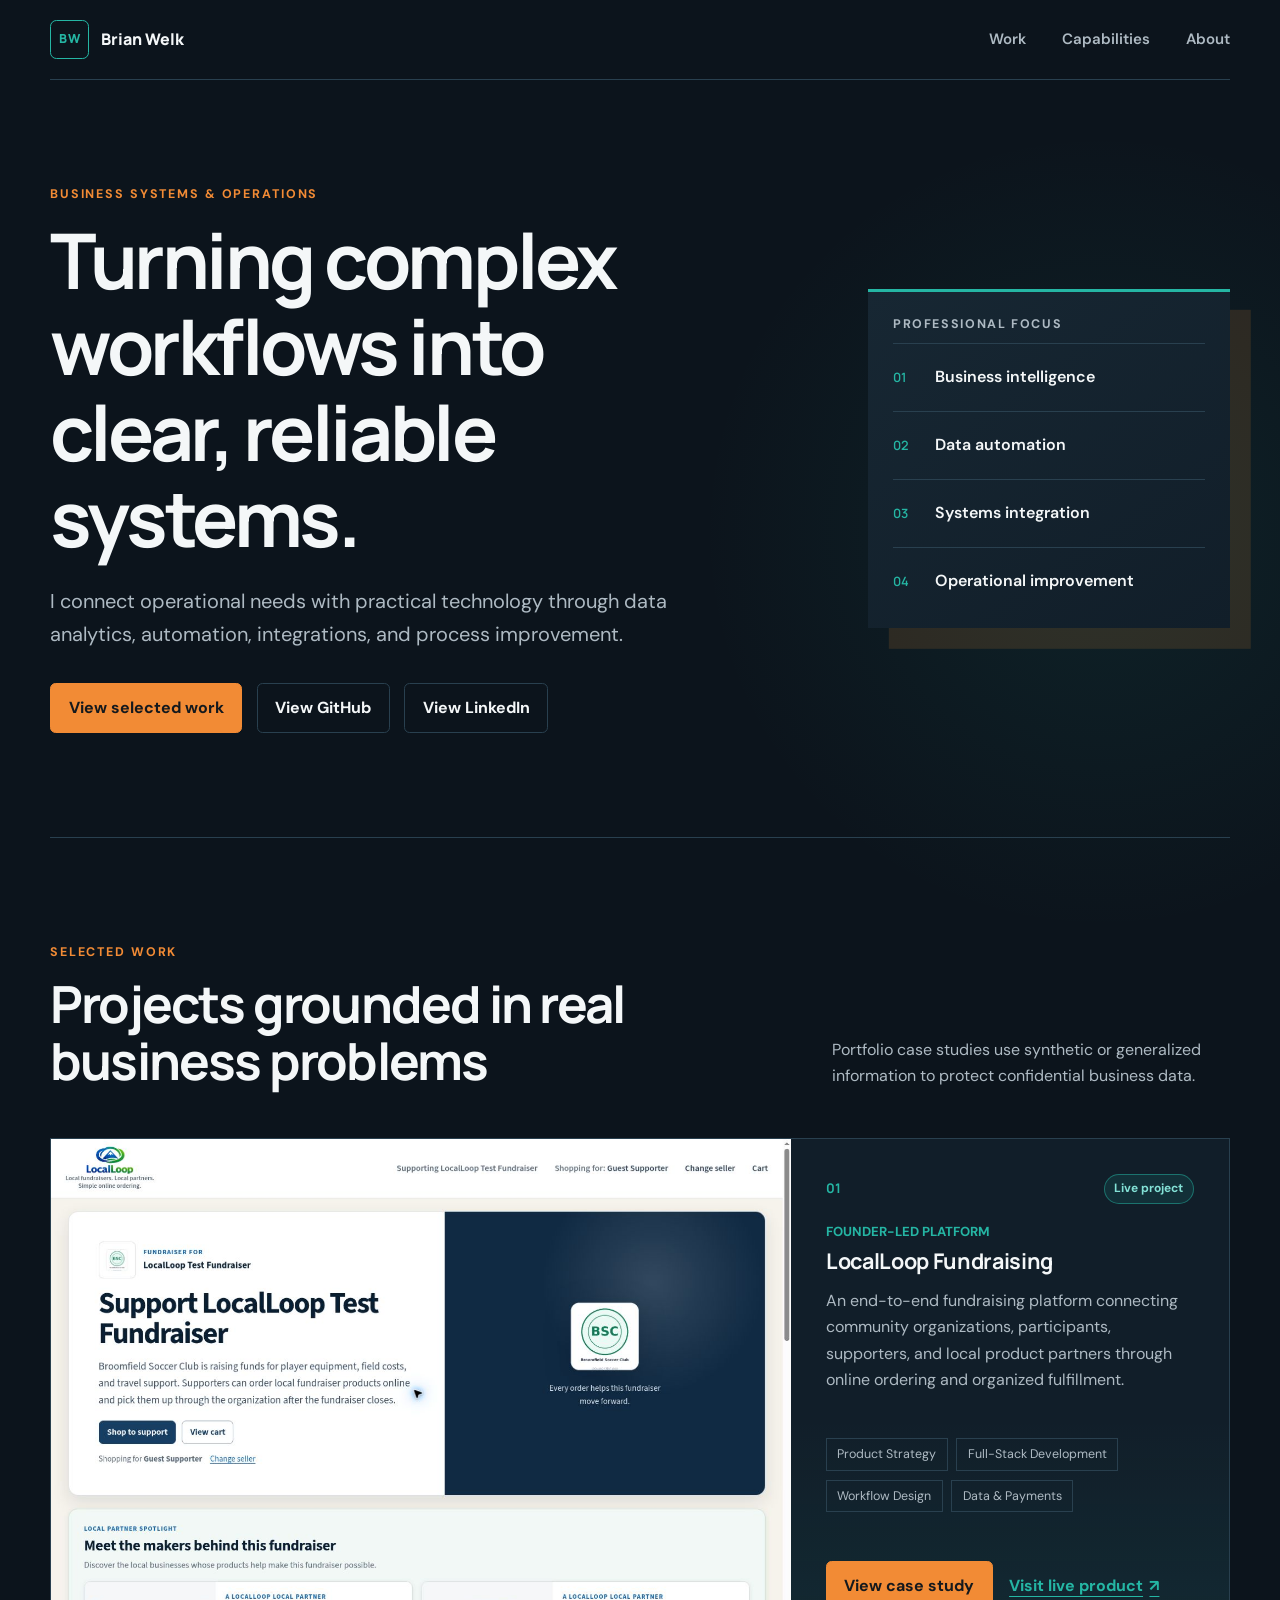
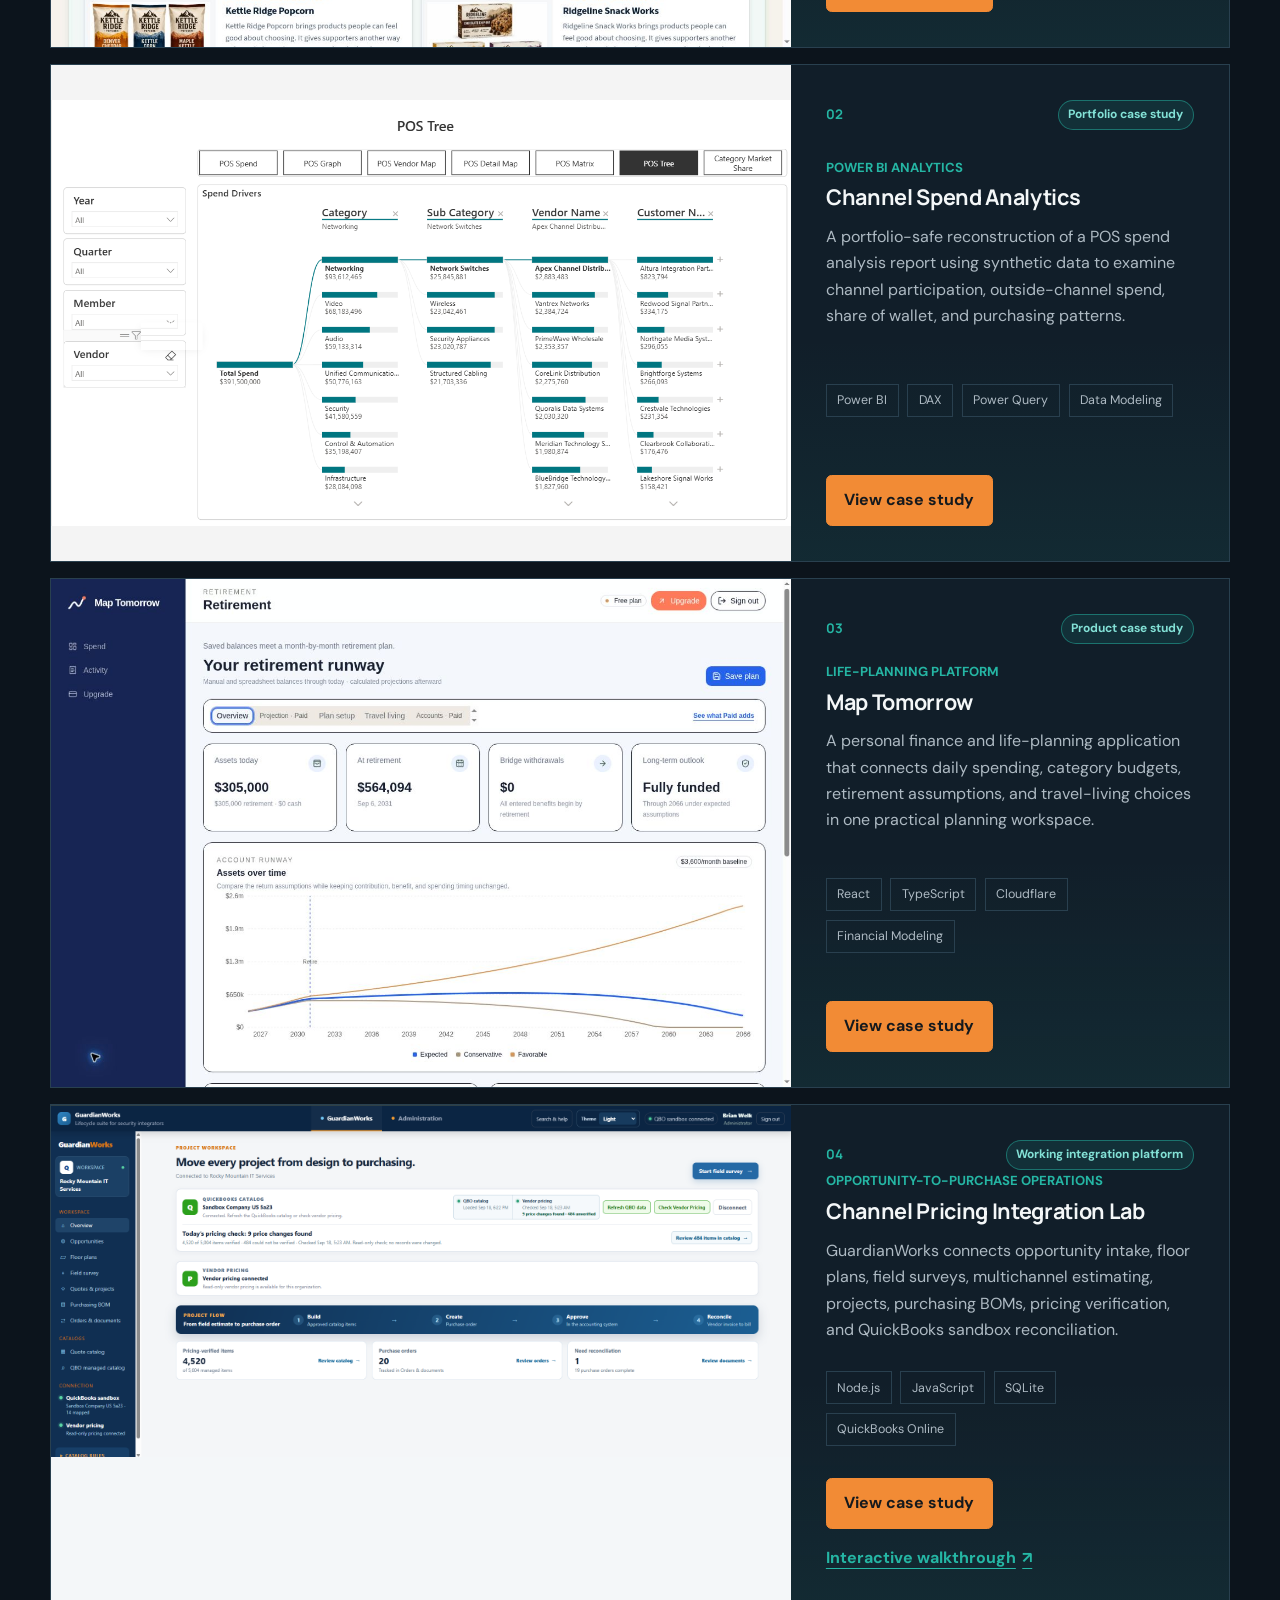
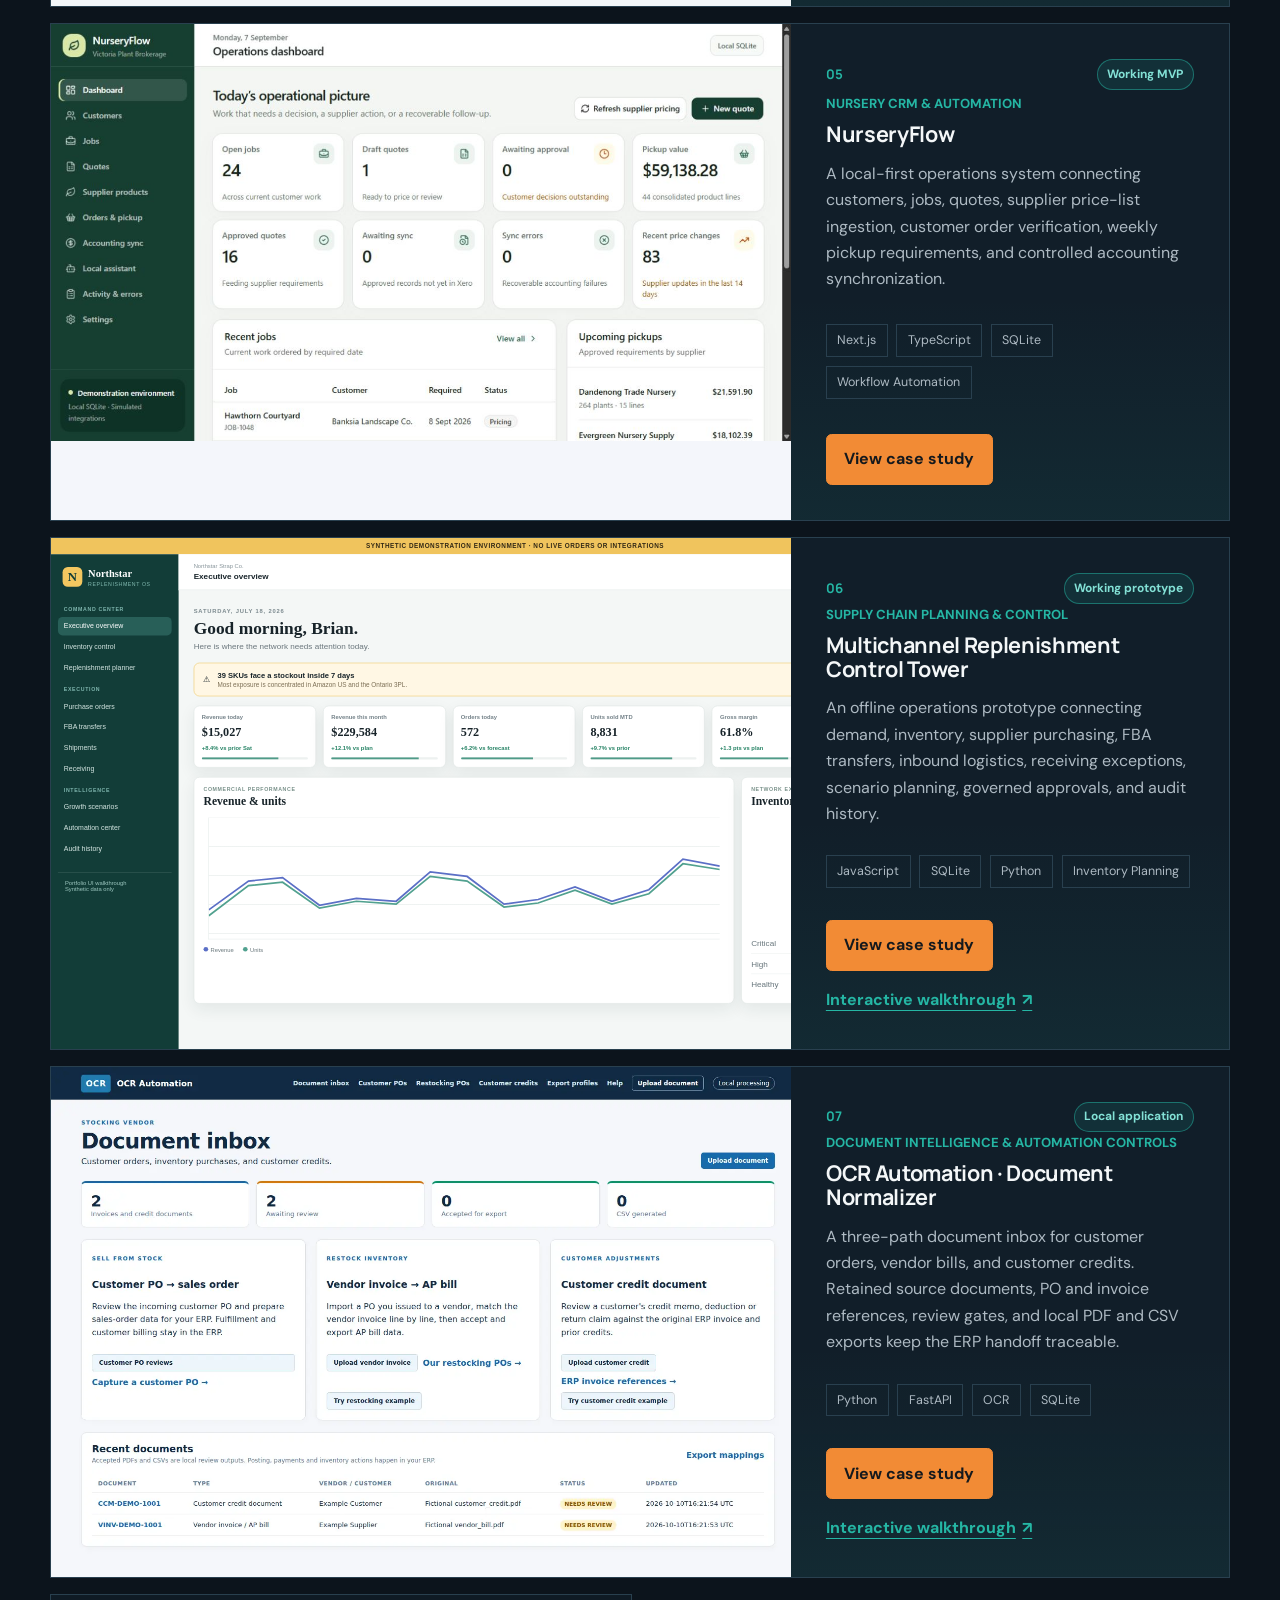
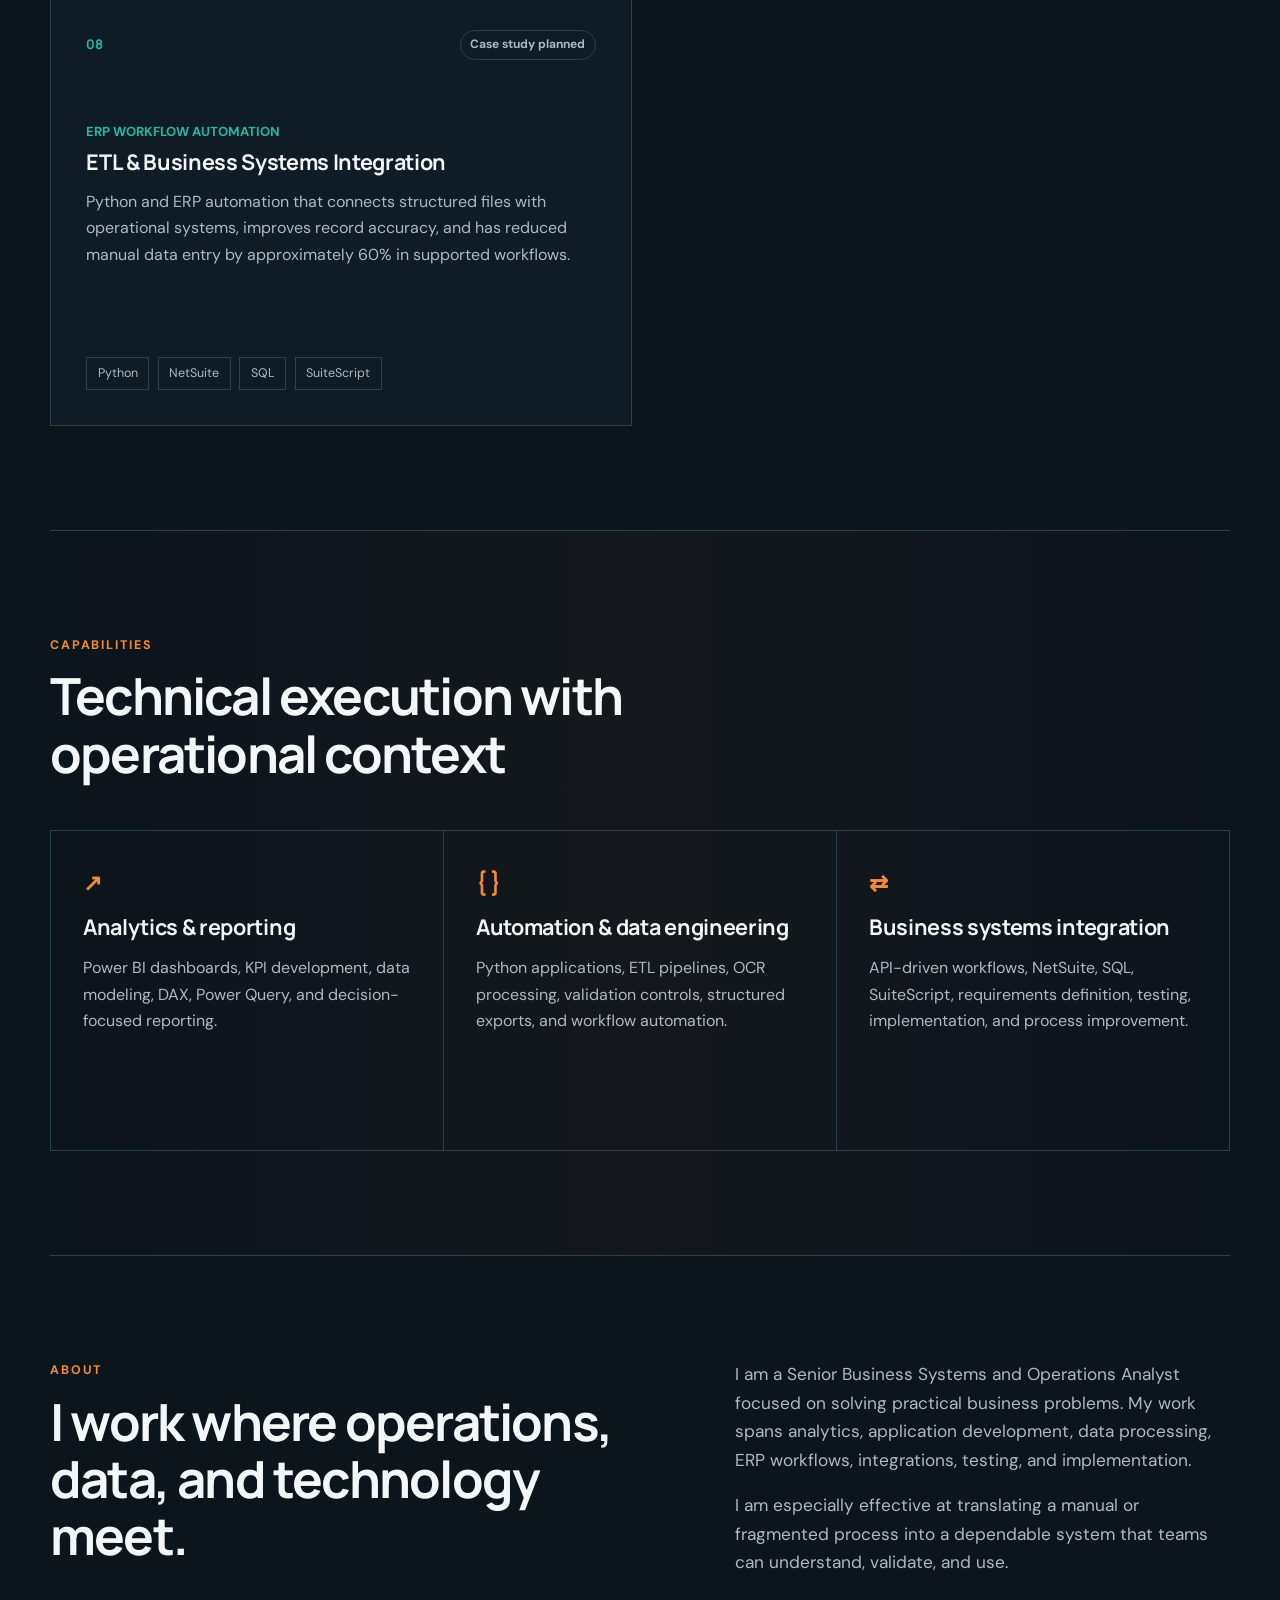
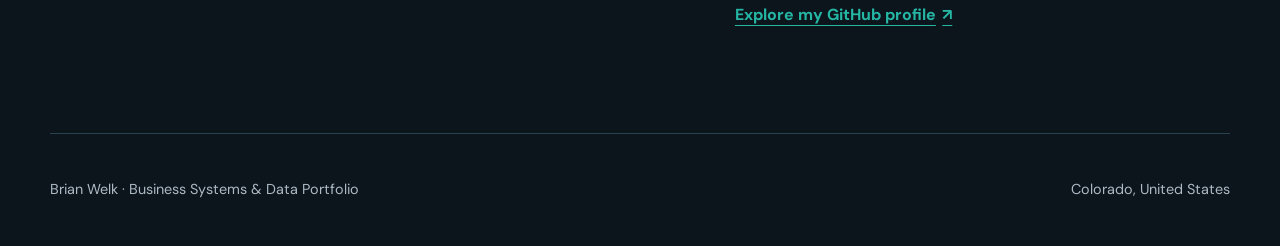
==== index.html @ 55d8aea2 "Refresh index.html from current OCR application" ====
<!doctype html>
<html lang="en">
  <head>
    <meta charset="utf-8" />
    <meta name="viewport" content="width=device-width, initial-scale=1" />
    <meta
      name="description"
      content="Brian Welk's portfolio of business systems, data analytics, automation, and integration work."
    />
    <meta name="theme-color" content="#101a24" />
    <title>Brian Welk | Business Systems Portfolio</title>
    <link rel="preconnect" href="https://fonts.googleapis.com" />
    <link rel="preconnect" href="https://fonts.gstatic.com" crossorigin />
    <link
      href="https://fonts.googleapis.com/css2?family=DM+Sans:wght@400;500;600;700&amp;family=Manrope:wght@600;700;800&amp;display=swap"
      rel="stylesheet"
    />
    <link rel="stylesheet" href="styles.css" />
  </head>
  <body>
    <a class="skip-link" href="#main">Skip to content</a>

    <header class="site-header">
      <a class="nameplate" href="#top" aria-label="Brian Welk home">
        <span class="nameplate-mark" aria-hidden="true">BW</span>
        <span>Brian Welk</span>
      </a>
      <nav aria-label="Primary navigation">
        <a href="#work">Work</a>
        <a href="#capabilities">Capabilities</a>
        <a href="#about">About</a>
      </nav>
    </header>

    <main id="main">
      <section class="hero" id="top">
        <div class="hero-copy">
          <p class="eyebrow">Business systems &amp; operations</p>
          <h1>Turning complex workflows into clear, reliable systems.</h1>
          <p class="hero-summary">
            I connect operational needs with practical technology through data analytics,
            automation, integrations, and process improvement.
          </p>
          <div class="hero-actions">
            <a class="button button-primary" href="#work">View selected work</a>
            <a
              class="button button-secondary"
              href="https://github.com/BRWelk"
              target="_blank"
              rel="noreferrer"
            >View GitHub</a>
            <a
              class="button button-secondary"
              href="https://www.linkedin.com/in/brianrwelk/"
              target="_blank"
              rel="noreferrer"
            >View LinkedIn</a>
          </div>
        </div>

        <aside class="focus-panel" aria-label="Professional focus">
          <p class="focus-label">Professional focus</p>
          <ul>
            <li><span>01</span> Business intelligence</li>
            <li><span>02</span> Data automation</li>
            <li><span>03</span> Systems integration</li>
            <li><span>04</span> Operational improvement</li>
          </ul>
        </aside>
      </section>

      <section class="section" id="work">
        <div class="section-heading">
          <div>
            <p class="eyebrow">Selected work</p>
            <h2>Projects grounded in real business problems</h2>
          </div>
          <p>
            Portfolio case studies use synthetic or generalized information to protect
            confidential business data.
          </p>
        </div>

        <div class="project-grid">
          <article class="project-card project-featured project-visual">
            <a class="project-image-link" href="projects/localloop.html" aria-label="View the LocalLoop Fundraising case study">
              <img src="assets/localloop/storefront.jpg" alt="LocalLoop fundraiser storefront showing a test fundraiser and local partner products" />
            </a>
            <div class="project-card-body">
              <div class="project-topline">
                <span class="project-number">01</span>
                <span class="status status-live">Live project</span>
              </div>
              <div>
                <p class="project-type">Founder-led platform</p>
                <h3>LocalLoop Fundraising</h3>
                <p>
                  An end-to-end fundraising platform connecting community organizations,
                  participants, supporters, and local product partners through online
                  ordering and organized fulfillment.
                </p>
              </div>
              <ul class="tag-list" aria-label="Capabilities">
                <li>Product Strategy</li>
                <li>Full-Stack Development</li>
                <li>Workflow Design</li>
                <li>Data &amp; Payments</li>
              </ul>
              <div class="project-links">
                <a class="button button-primary" href="projects/localloop.html">View case study</a>
                <a class="text-link" href="https://localloopfundraising.com/" target="_blank" rel="noreferrer">Visit live product <span aria-hidden="true">↗</span></a>
              </div>
            </div>
          </article>

          <article class="project-card project-featured project-visual">
            <a class="project-image-link" href="projects/channel-spend-analytics.html" aria-label="View the Channel Spend Analytics case study">
              <img class="powerbi-cover" src="assets/channel-spend/pos-tree-expanded.png" alt="Channel Spend Analytics decomposition tree showing category, subcategory, vendor, and customer spend drivers" />
            </a>
            <div class="project-card-body">
              <div class="project-topline">
                <span class="project-number">02</span>
                <span class="status status-live">Portfolio case study</span>
              </div>
              <div>
                <p class="project-type">Power BI analytics</p>
                <h3>Channel Spend Analytics</h3>
                <p>
                  A portfolio-safe reconstruction of a POS spend analysis report using
                  synthetic data to examine channel participation, outside-channel spend,
                  share of wallet, and purchasing patterns.
                </p>
              </div>
              <ul class="tag-list" aria-label="Technologies">
                <li>Power BI</li>
                <li>DAX</li>
                <li>Power Query</li>
                <li>Data Modeling</li>
              </ul>
              <div class="project-links">
                <a class="button button-primary" href="projects/channel-spend-analytics.html">View case study</a>
              </div>
            </div>
          </article>

          <article class="project-card project-featured project-visual">
            <a class="project-image-link" href="projects/map-tomorrow.html" aria-label="View the Map Tomorrow case study">
              <img class="app-cover" src="assets/map-tomorrow/retirement-overview.jpg" alt="Map Tomorrow retirement overview showing assets, retirement funding, and long-term projection scenarios" />
            </a>
            <div class="project-card-body">
              <div class="project-topline">
                <span class="project-number">03</span>
                <span class="status status-live">Product case study</span>
              </div>
              <div>
                <p class="project-type">Life-planning platform</p>
                <h3>Map Tomorrow</h3>
                <p>
                  A personal finance and life-planning application that connects daily
                  spending, category budgets, retirement assumptions, and travel-living
                  choices in one practical planning workspace.
                </p>
              </div>
              <ul class="tag-list" aria-label="Technologies">
                <li>React</li>
                <li>TypeScript</li>
                <li>Cloudflare</li>
                <li>Financial Modeling</li>
              </ul>
              <div class="project-links">
                <a class="button button-primary" href="projects/map-tomorrow.html">View case study</a>
              </div>
            </div>
          </article>

          <article class="project-card project-featured project-visual">
            <a class="project-image-link" href="projects/channel-pricing-integration-lab.html" aria-label="View the Channel Pricing Integration Lab case study">
              <img class="app-cover channel-card-cover" src="assets/channel-pricing/current/overview.webp" alt="GuardianWorks project workspace overview showing pricing verification, purchase orders, project flow, and reconciliation status" />
            </a>
            <div class="project-card-body">
              <div class="project-topline">
                <span class="project-number">04</span>
                <span class="status status-live">Working integration platform</span>
              </div>
              <div>
                <p class="project-type">Opportunity-to-purchase operations</p>
                <h3>Channel Pricing Integration Lab</h3>
                <p>
                  GuardianWorks connects opportunity intake, floor plans, field surveys,
                  multichannel estimating, projects, purchasing BOMs, pricing verification,
                  and QuickBooks sandbox reconciliation.
                </p>
              </div>
              <ul class="tag-list" aria-label="Technologies">
                <li>Node.js</li>
                <li>JavaScript</li>
                <li>SQLite</li>
                <li>QuickBooks Online</li>
              </ul>
              <div class="project-links">
                <a class="button button-primary" href="projects/channel-pricing-integration-lab.html">View case study</a>
                <a class="text-link" href="demos/guardianworks/index.html" target="_blank" rel="noreferrer">Interactive walkthrough <span aria-hidden="true">↗</span></a>
              </div>
            </div>
          </article>

          <article class="project-card project-featured project-visual">
            <a class="project-image-link" href="projects/nurseryflow.html" aria-label="View the NurseryFlow case study">
              <img class="app-cover" src="assets/nurseryflow/dashboard.png" alt="NurseryFlow operations dashboard showing jobs, quotes, supplier pickups, accounting status, and recent price changes" />
            </a>
            <div class="project-card-body">
              <div class="project-topline">
                <span class="project-number">05</span>
                <span class="status status-live">Working MVP</span>
              </div>
              <div>
                <p class="project-type">Nursery CRM &amp; automation</p>
                <h3>NurseryFlow</h3>
                <p>
                  A local-first operations system connecting customers, jobs, quotes,
                  supplier price-list ingestion, customer order verification, weekly
                  pickup requirements, and controlled accounting synchronization.
                </p>
              </div>
              <ul class="tag-list" aria-label="Technologies">
                <li>Next.js</li>
                <li>TypeScript</li>
                <li>SQLite</li>
                <li>Workflow Automation</li>
              </ul>
              <div class="project-links">
                <a class="button button-primary" href="projects/nurseryflow.html">View case study</a>
              </div>
            </div>
          </article>

          <article class="project-card project-featured project-visual">
            <a class="project-image-link" href="projects/replenishment-control-tower.html" aria-label="View the Multichannel Replenishment Control Tower case study">
              <div class="control-tower-card-preview">
                <iframe src="demos/replenishment-control-tower/index.html?view=overview" title="Multichannel Replenishment Control Tower executive overview preview" loading="lazy"></iframe>
              </div>
            </a>
            <div class="project-card-body">
              <div class="project-topline">
                <span class="project-number">06</span>
                <span class="status status-live">Working prototype</span>
              </div>
              <div>
                <p class="project-type">Supply chain planning &amp; control</p>
                <h3>Multichannel Replenishment Control Tower</h3>
                <p>
                  An offline operations prototype connecting demand, inventory, supplier
                  purchasing, FBA transfers, inbound logistics, receiving exceptions,
                  scenario planning, governed approvals, and audit history.
                </p>
              </div>
              <ul class="tag-list" aria-label="Technologies">
                <li>JavaScript</li>
                <li>SQLite</li>
                <li>Python</li>
                <li>Inventory Planning</li>
              </ul>
              <div class="project-links">
                <a class="button button-primary" href="projects/replenishment-control-tower.html">View case study</a>
                <a class="text-link" href="demos/replenishment-control-tower/index.html" target="_blank" rel="noreferrer">Interactive walkthrough <span aria-hidden="true">↗</span></a>
              </div>
            </div>
          </article>

          <article class="project-card project-featured project-visual">
            <a class="project-image-link" href="projects/ocr-document-normalizer.html" aria-label="View the OCR Document Normalizer case study">
              <div class="ocr-card-preview">
                <img src="assets/ocr/current/inbox.svg" alt="Current OCR Automation document inbox with customer PO, vendor invoice, and customer credit paths" loading="lazy" />
              </div>
            </a>
            <div class="project-card-body">
              <div class="project-topline">
                <span class="project-number">07</span>
                <span class="status status-live">Local application</span>
              </div>
              <div>
                <p class="project-type">Document intelligence &amp; automation controls</p>
                <h3>OCR Automation · Document Normalizer</h3>
                <p>
                  A three-path document inbox for customer orders, vendor bills, and customer
                  credits. Retained source documents, PO and invoice references, review gates,
                  and local PDF and CSV exports keep the ERP handoff traceable.
                </p>
              </div>
              <ul class="tag-list" aria-label="Technologies">
                <li>Python</li>
                <li>FastAPI</li>
                <li>OCR</li>
                <li>SQLite</li>
              </ul>
              <div class="project-links">
                <a class="button button-primary" href="projects/ocr-document-normalizer.html">View case study</a>
                <a class="text-link" href="demos/ocr-document-normalizer/index.html" target="_blank" rel="noreferrer">Interactive walkthrough <span aria-hidden="true">↗</span></a>
              </div>
            </div>
          </article>

          <article class="project-card">
            <div class="project-topline">
              <span class="project-number">08</span>
              <span class="status status-muted">Case study planned</span>
            </div>
            <div>
              <p class="project-type">ERP workflow automation</p>
              <h3>ETL &amp; Business Systems Integration</h3>
              <p>
                Python and ERP automation that connects structured files with operational
                systems, improves record accuracy, and has reduced manual data entry by
                approximately 60% in supported workflows.
              </p>
            </div>
            <ul class="tag-list" aria-label="Technologies">
              <li>Python</li>
              <li>NetSuite</li>
              <li>SQL</li>
              <li>SuiteScript</li>
            </ul>
          </article>
        </div>
      </section>

      <section class="section capabilities-section" id="capabilities">
        <div class="section-heading compact">
          <div>
            <p class="eyebrow">Capabilities</p>
            <h2>Technical execution with operational context</h2>
          </div>
        </div>

        <div class="capability-grid">
          <article>
            <span class="capability-icon" aria-hidden="true">↗</span>
            <h3>Analytics &amp; reporting</h3>
            <p>
              Power BI dashboards, KPI development, data modeling, DAX, Power Query, and
              decision-focused reporting.
            </p>
          </article>
          <article>
            <span class="capability-icon" aria-hidden="true">{ }</span>
            <h3>Automation &amp; data engineering</h3>
            <p>
              Python applications, ETL pipelines, OCR processing, validation controls,
              structured exports, and workflow automation.
            </p>
          </article>
          <article>
            <span class="capability-icon" aria-hidden="true">⇄</span>
            <h3>Business systems integration</h3>
            <p>
              API-driven workflows, NetSuite, SQL, SuiteScript, requirements definition,
              testing, implementation, and process improvement.
            </p>
          </article>
        </div>
      </section>

      <section class="section about-section" id="about">
        <div>
          <p class="eyebrow">About</p>
          <h2>I work where operations, data, and technology meet.</h2>
        </div>
        <div class="about-copy">
          <p>
            I am a Senior Business Systems and Operations Analyst focused on solving
            practical business problems. My work spans analytics, application development,
            data processing, ERP workflows, integrations, testing, and implementation.
          </p>
          <p>
            I am especially effective at translating a manual or fragmented process into a
            dependable system that teams can understand, validate, and use.
          </p>
          <a
            class="text-link"
            href="https://github.com/BRWelk"
            target="_blank"
            rel="noreferrer"
          >Explore my GitHub profile <span aria-hidden="true">↗</span></a>
        </div>
      </section>
    </main>

    <footer>
      <p>Brian Welk · Business Systems &amp; Data Portfolio</p>
      <p>Colorado, United States</p>
    </footer>
  </body>
</html>
---- styles.css ----
:root {
  color-scheme: dark;
  --ink: #f4f7f8;
  --muted: #aebac3;
  --canvas: #0c141c;
  --surface: #111e29;
  --surface-2: #172733;
  --line: #29404f;
  --teal: #25b6a4;
  --orange: #f28b35;
  --orange-soft: rgba(242, 139, 53, 0.14);
  --teal-soft: rgba(37, 182, 164, 0.12);
  --max-width: 1180px;
}

* {
  box-sizing: border-box;
}

html {
  scroll-behavior: smooth;
}

body {
  margin: 0;
  background:
    radial-gradient(circle at 86% 8%, rgba(37, 182, 164, 0.09), transparent 25rem),
    var(--canvas);
  color: var(--ink);
  font-family: "DM Sans", system-ui, -apple-system, BlinkMacSystemFont, "Segoe UI", sans-serif;
  font-size: 1rem;
  line-height: 1.65;
}

a {
  color: inherit;
}

.skip-link {
  position: fixed;
  top: 0.75rem;
  left: 0.75rem;
  z-index: 20;
  padding: 0.65rem 0.9rem;
  background: var(--ink);
  color: var(--canvas);
  transform: translateY(-150%);
}

.skip-link:focus {
  transform: translateY(0);
}

.site-header,
main,
footer {
  width: min(calc(100% - 2.5rem), var(--max-width));
  margin-inline: auto;
}

.site-header {
  min-height: 5rem;
  display: flex;
  align-items: center;
  justify-content: space-between;
  border-bottom: 1px solid var(--line);
}

.nameplate {
  display: inline-flex;
  align-items: center;
  gap: 0.75rem;
  font-family: "Manrope", sans-serif;
  font-weight: 800;
  text-decoration: none;
}

.nameplate-mark {
  width: 2.45rem;
  height: 2.45rem;
  display: grid;
  place-items: center;
  border: 1px solid var(--teal);
  border-radius: 0.4rem;
  color: var(--teal);
  font-size: 0.78rem;
  letter-spacing: 0.04em;
}

nav {
  display: flex;
  gap: clamp(1rem, 3vw, 2.25rem);
}

nav a {
  color: var(--muted);
  font-size: 0.94rem;
  font-weight: 600;
  text-decoration: none;
}

nav a:hover,
nav a:focus-visible {
  color: var(--ink);
}

.hero {
  min-height: 37rem;
  display: grid;
  grid-template-columns: minmax(0, 1.45fr) minmax(18rem, 0.72fr);
  gap: clamp(3rem, 7vw, 7rem);
  align-items: center;
  padding: 6.5rem 0;
  border-bottom: 1px solid var(--line);
}

.eyebrow {
  margin: 0 0 0.75rem;
  color: var(--orange);
  font-size: 0.78rem;
  font-weight: 700;
  letter-spacing: 0.15em;
  text-transform: uppercase;
}

h1,
h2,
h3 {
  margin-top: 0;
  font-family: "Manrope", sans-serif;
  line-height: 1.12;
}

h1 {
  max-width: 13ch;
  margin-bottom: 1.5rem;
  font-size: clamp(2.8rem, 6vw, 5.35rem);
  letter-spacing: -0.045em;
}

h2 {
  margin-bottom: 0;
  font-size: clamp(2rem, 4vw, 3.2rem);
  letter-spacing: -0.035em;
}

h3 {
  margin-bottom: 0.9rem;
  font-size: 1.35rem;
  letter-spacing: -0.015em;
}

.hero-summary {
  max-width: 42rem;
  margin: 0;
  color: var(--muted);
  font-size: clamp(1.05rem, 2vw, 1.25rem);
}

.hero-actions {
  display: flex;
  flex-wrap: wrap;
  gap: 0.9rem;
  margin-top: 2rem;
}

.button {
  display: inline-flex;
  min-height: 3rem;
  align-items: center;
  justify-content: center;
  padding: 0.7rem 1.1rem;
  border: 1px solid var(--line);
  border-radius: 0.35rem;
  font-weight: 700;
  text-decoration: none;
  transition: transform 160ms ease, border-color 160ms ease, background 160ms ease;
}

.button:hover,
.button:focus-visible {
  transform: translateY(-2px);
}

.button-primary {
  border-color: var(--orange);
  background: var(--orange);
  color: #15191d;
}

.button-secondary:hover,
.button-secondary:focus-visible {
  border-color: var(--teal);
  background: var(--teal-soft);
}

.focus-panel {
  position: relative;
  padding: 1.4rem 1.55rem 0.85rem;
  border-top: 3px solid var(--teal);
  background: linear-gradient(145deg, var(--surface-2), var(--surface));
  box-shadow: 1.3rem 1.3rem 0 var(--orange-soft);
}

.focus-label {
  margin: 0 0 0.5rem;
  color: var(--muted);
  font-size: 0.78rem;
  font-weight: 700;
  letter-spacing: 0.13em;
  text-transform: uppercase;
}

.focus-panel ul {
  margin: 0;
  padding: 0;
  list-style: none;
}

.focus-panel li {
  display: grid;
  grid-template-columns: 2.6rem 1fr;
  align-items: center;
  min-height: 4.25rem;
  border-top: 1px solid var(--line);
  font-weight: 600;
}

.focus-panel li span {
  color: var(--teal);
  font-family: "Manrope", sans-serif;
  font-size: 0.8rem;
}

.section {
  padding: 6.5rem 0;
  border-bottom: 1px solid var(--line);
}

.section-heading {
  display: grid;
  grid-template-columns: minmax(0, 1.2fr) minmax(18rem, 0.65fr);
  gap: 3rem;
  align-items: end;
  margin-bottom: 3rem;
}

.section-heading > p {
  margin: 0;
  color: var(--muted);
}

.section-heading.compact {
  grid-template-columns: minmax(0, 48rem);
}

.project-grid {
  display: grid;
  grid-template-columns: repeat(2, minmax(0, 1fr));
  gap: 1rem;
}

.project-card {
  min-height: 27rem;
  display: flex;
  flex-direction: column;
  justify-content: space-between;
  padding: clamp(1.5rem, 3vw, 2.2rem);
  border: 1px solid var(--line);
  background: rgba(17, 30, 41, 0.72);
}

.project-card.project-featured {
  grid-column: 1 / -1;
  min-height: auto;
  background:
    linear-gradient(180deg, transparent 55%, rgba(37, 182, 164, 0.08)),
    var(--surface);
}

.project-visual {
  display: grid;
  grid-template-columns: minmax(0, 1.35fr) minmax(19rem, 0.8fr);
  padding: 0;
  overflow: hidden;
}

.project-image-link {
  display: block;
  min-height: 31rem;
  background: var(--surface-2);
  overflow: hidden;
}

.project-image-link img {
  width: 100%;
  height: 100%;
  display: block;
  object-fit: cover;
  object-position: left top;
  transition: transform 260ms ease;
}

.project-image-link img.powerbi-cover {
  object-fit: contain;
  object-position: center;
  background: #f4f4f4;
}

.project-image-link img.app-cover {
  object-fit: contain;
  object-position: left top;
  background: #f4f6fb;
}

.project-image-link:hover img,
.project-image-link:focus-visible img {
  transform: scale(1.018);
}

.project-card-body {
  display: flex;
  flex-direction: column;
  justify-content: space-between;
  padding: clamp(1.5rem, 3vw, 2.2rem);
}

.project-topline {
  display: flex;
  align-items: center;
  justify-content: space-between;
  gap: 1rem;
}

.project-number {
  color: var(--teal);
  font-family: "Manrope", sans-serif;
  font-size: 0.83rem;
  font-weight: 700;
}

.status {
  padding: 0.27rem 0.6rem;
  border: 1px solid rgba(242, 139, 53, 0.45);
  border-radius: 999px;
  background: var(--orange-soft);
  color: #ffc18a;
  font-size: 0.75rem;
  font-weight: 700;
}

.status-muted {
  border-color: var(--line);
  background: transparent;
  color: var(--muted);
}

.status-live {
  border-color: rgba(37, 182, 164, 0.5);
  background: var(--teal-soft);
  color: #83e1d6;
}

.project-type {
  margin: 0 0 0.45rem;
  color: var(--teal);
  font-size: 0.82rem;
  font-weight: 700;
  text-transform: uppercase;
}

.project-card p:not(.project-type) {
  margin: 0;
  color: var(--muted);
}

.tag-list {
  display: flex;
  flex-wrap: wrap;
  gap: 0.55rem;
  margin: 1.75rem 0 0;
  padding: 0;
  list-style: none;
}

.tag-list li {
  padding: 0.32rem 0.65rem;
  border: 1px solid var(--line);
  color: var(--muted);
  font-size: 0.78rem;
}

.project-links {
  display: flex;
  flex-wrap: wrap;
  gap: 1rem;
  align-items: center;
  margin-top: 2rem;
}

.project-links .text-link {
  margin-top: 0;
}

.case-header {
  min-height: 5rem;
}

.case-header nav a {
  display: inline-flex;
  align-items: center;
  gap: 0.4rem;
}

.case-main {
  width: 100%;
}

.case-hero,
.case-section,
.case-gallery,
.case-next {
  width: min(calc(100% - 2.5rem), var(--max-width));
  margin-inline: auto;
}

.case-hero {
  display: grid;
  grid-template-columns: minmax(0, 1.15fr) minmax(19rem, 0.62fr);
  gap: clamp(3rem, 8vw, 8rem);
  align-items: end;
  padding: 6rem 0 4rem;
}

.case-hero h1 {
  max-width: 11ch;
  margin-bottom: 1.2rem;
}

.case-hero-summary {
  margin: 0;
  color: var(--muted);
  font-size: 1.16rem;
}

.case-facts {
  margin: 0;
  border-top: 1px solid var(--line);
}

.case-facts div {
  display: grid;
  grid-template-columns: 6.5rem 1fr;
  gap: 1rem;
  padding: 0.9rem 0;
  border-bottom: 1px solid var(--line);
}

.case-facts dt {
  color: var(--teal);
  font-size: 0.76rem;
  font-weight: 700;
  letter-spacing: 0.1em;
  text-transform: uppercase;
}

.case-facts dd {
  margin: 0;
  color: var(--muted);
}

.case-cover {
  width: min(calc(100% - 2.5rem), 1380px);
  margin: 0 auto 6rem;
  border: 1px solid var(--line);
  background: var(--surface);
}

.case-cover img {
  width: 100%;
  display: block;
}

.case-section {
  display: grid;
  grid-template-columns: minmax(15rem, 0.45fr) minmax(0, 1fr);
  gap: clamp(3rem, 9vw, 9rem);
  padding: 0 0 6rem;
}

.case-section + .case-section {
  padding-top: 6rem;
  border-top: 1px solid var(--line);
}

.case-section-copy {
  max-width: 48rem;
}

.case-section-copy > p {
  margin-top: 0;
  color: var(--muted);
  font-size: 1.08rem;
}

.outcome-list {
  display: grid;
  gap: 0.85rem;
  margin: 2rem 0 0;
  padding: 0;
  list-style: none;
}

.outcome-list li {
  padding: 1rem 1.15rem;
  border-left: 3px solid var(--teal);
  background: var(--surface);
}

.case-gallery {
  padding: 6rem 0;
  border-top: 1px solid var(--line);
}

.gallery-heading {
  max-width: 50rem;
  margin-bottom: 3rem;
}

.gallery-heading p:last-child {
  color: var(--muted);
}

.gallery-grid {
  display: grid;
  grid-template-columns: repeat(2, minmax(0, 1fr));
  gap: 1rem;
}

.gallery-item {
  margin: 0;
  border: 1px solid var(--line);
  background: var(--surface);
}

.gallery-item.gallery-wide {
  grid-column: 1 / -1;
}

.gallery-item img {
  width: 100%;
  display: block;
  aspect-ratio: 16 / 10;
  object-fit: cover;
  object-position: top left;
}

.report-cover,
.report-gallery .gallery-item {
  background: #f4f4f4;
}

.report-gallery .gallery-item img {
  aspect-ratio: auto;
  object-fit: contain;
}

.app-gallery .gallery-item {
  background: #f4f6fb;
}

.app-gallery .gallery-item img {
  aspect-ratio: 16 / 9;
  object-fit: contain;
  object-position: top left;
}

.gallery-item figcaption {
  padding: 1rem 1.2rem;
  color: var(--muted);
}

.gallery-item figcaption strong {
  display: block;
  margin-bottom: 0.2rem;
  color: var(--ink);
}

.case-next {
  padding: 5rem 0;
  border-top: 1px solid var(--line);
  text-align: center;
}

.case-next h2 {
  margin-bottom: 1.5rem;
}

.capabilities-section {
  background: linear-gradient(90deg, transparent, rgba(242, 139, 53, 0.035), transparent);
}

.capability-grid {
  display: grid;
  grid-template-columns: repeat(3, minmax(0, 1fr));
  border-top: 1px solid var(--line);
  border-left: 1px solid var(--line);
}

.capability-grid article {
  min-height: 20rem;
  padding: 2rem;
  border-right: 1px solid var(--line);
  border-bottom: 1px solid var(--line);
}

.capability-grid p {
  color: var(--muted);
}

.capability-icon {
  min-height: 3.25rem;
  display: block;
  color: var(--orange);
  font-family: "Manrope", sans-serif;
  font-size: 1.45rem;
  font-weight: 700;
}

.about-section {
  display: grid;
  grid-template-columns: minmax(0, 1fr) minmax(20rem, 0.85fr);
  gap: clamp(3rem, 8vw, 8rem);
}

.about-copy p {
  margin-top: 0;
  color: var(--muted);
  font-size: 1.08rem;
}

.text-link {
  display: inline-flex;
  align-items: center;
  gap: 0.4rem;
  margin-top: 0.5rem;
  color: var(--teal);
  font-weight: 700;
  text-decoration-thickness: 1px;
  text-underline-offset: 0.3rem;
}

footer {
  min-height: 7rem;
  display: flex;
  align-items: center;
  justify-content: space-between;
  gap: 1.5rem;
  color: var(--muted);
  font-size: 0.9rem;
}

footer p {
  margin: 0;
}

@media (max-width: 800px) {
  .hero,
  .section-heading,
  .about-section,
  .project-visual,
  .case-hero,
  .case-section {
    grid-template-columns: 1fr;
  }

  .hero {
    min-height: auto;
    padding: 4.5rem 0 5rem;
  }

  .project-grid,
  .capability-grid {
    grid-template-columns: 1fr;
  }

  .project-card,
  .project-card.project-featured,
  .capability-grid article {
    min-height: 23rem;
  }

  .project-card.project-featured {
    min-height: auto;
  }

  .project-image-link {
    min-height: auto;
    aspect-ratio: 16 / 10;
  }

  .gallery-grid {
    grid-template-columns: 1fr;
  }

  .gallery-item.gallery-wide {
    grid-column: auto;
  }
}

@media (max-width: 560px) {
  .site-header {
    min-height: 4.5rem;
  }

  .nameplate > span:last-child {
    display: none;
  }

  nav {
    gap: 0.9rem;
  }

  nav a {
    font-size: 0.86rem;
  }

  h1 {
    font-size: clamp(2.55rem, 15vw, 4rem);
  }

  .section {
    padding: 4.75rem 0;
  }

  footer {
    align-items: flex-start;
    flex-direction: column;
    justify-content: center;
  }
}

@media (prefers-reduced-motion: reduce) {
  html {
    scroll-behavior: auto;
  }

  *,
  *::before,
  *::after {
    transition-duration: 0.01ms !important;
  }
}


/* Multichannel Replenishment Control Tower case study */
.control-tower-card-preview {
  position: relative;
  width: 100%;
  height: 100%;
  min-height: 31rem;
  overflow: hidden;
  background: #f4f7f6;
}
.control-tower-card-preview iframe {
  position: absolute;
  top: 0;
  left: 0;
  width: 1600px;
  height: 1000px;
  border: 0;
  transform: scale(0.58);
  transform-origin: top left;
  pointer-events: none;
}
.control-tower-cover {
  overflow: hidden;
  background: #f4f7f6;
}
.control-tower-cover iframe {
  width: 100%;
  height: min(72vw, 820px);
  min-height: 620px;
  display: block;
  border: 0;
  background: #f4f7f6;
}
.control-tower-cover figcaption {
  padding: 0.9rem 1.2rem;
  color: var(--muted);
  font-size: 0.88rem;
}
.case-actions {
  width: min(calc(100% - 2.5rem), var(--max-width));
  margin: -3.5rem auto 6rem;
  display: flex;
  flex-wrap: wrap;
  gap: 0.8rem;
}
.control-tower-gallery .gallery-grid {
  gap: 1.5rem;
}
.control-tower-gallery .gallery-item {
  overflow: hidden;
}
.app-frame {
  height: 440px;
  overflow: hidden;
  background: #f4f7f6;
}
.app-frame iframe {
  width: 1600px;
  height: 1000px;
  border: 0;
  transform: scale(0.55);
  transform-origin: top left;
  pointer-events: none;
}
.gallery-item.gallery-wide .app-frame {
  height: 590px;
}
.gallery-item.gallery-wide .app-frame iframe {
  transform: scale(0.73);
}
.case-next-links {
  justify-content: center;
}
@media (max-width: 800px) {
  .control-tower-card-preview { min-height: 0; }
  .control-tower-card-preview iframe { transform: scale(0.45); }
  .control-tower-cover iframe { min-height: 520px; }
  .app-frame, .gallery-item.gallery-wide .app-frame { height: 420px; }
  .app-frame iframe, .gallery-item.gallery-wide .app-frame iframe { transform: scale(0.48); }
}
@media (max-width: 560px) {
  .control-tower-cover iframe { min-height: 420px; }
  .case-actions { margin-top: -4rem; }
  .app-frame, .gallery-item.gallery-wide .app-frame { height: 330px; }
  .app-frame iframe, .gallery-item.gallery-wide .app-frame iframe { transform: scale(0.34); }
}


/* OCR Document Normalizer case study */
.ocr-card-preview {
  position: relative;
  width: 100%;
  height: 100%;
  min-height: 31rem;
  overflow: hidden;
  background: #f5f7fa;
}
.ocr-card-preview iframe {
  position: absolute;
  top: 0;
  left: 0;
  width: 1480px;
  height: 980px;
  border: 0;
  transform: scale(0.59);
  transform-origin: top left;
  pointer-events: none;
}
.ocr-cover {
  overflow: hidden;
  background: #f5f7fa;
}
.ocr-cover iframe {
  width: 100%;
  height: min(76vw, 900px);
  min-height: 680px;
  display: block;
  border: 0;
  background: #f5f7fa;
}
.ocr-cover figcaption {
  padding: 0.9rem 1.2rem;
  color: var(--muted);
  font-size: 0.88rem;
}
.ocr-gallery .gallery-grid {
  gap: 1.5rem;
}
.ocr-frame {
  background: #f5f7fa;
}
.ocr-frame iframe {
  width: 1480px;
  height: 1000px;
  border: 0;
  transform: scale(0.55);
  transform-origin: top left;
  pointer-events: none;
}
.gallery-item.gallery-wide .ocr-frame iframe {
  transform: scale(0.72);
}
@media (max-width: 800px) {
  .ocr-card-preview { min-height: 0; }
  .ocr-card-preview iframe { transform: scale(0.46); }
  .ocr-cover iframe { min-height: 560px; }
  .ocr-frame iframe,
  .gallery-item.gallery-wide .ocr-frame iframe { transform: scale(0.47); }
}
@media (max-width: 560px) {
  .ocr-cover iframe { min-height: 440px; }
  .ocr-frame iframe,
  .gallery-item.gallery-wide .ocr-frame iframe { transform: scale(0.34); }
}


/* Current GuardianWorks screenshots */
.channel-card-cover {
  object-fit: contain !important;
  object-position: left top !important;
  background: #f4f7f9 !important;
}
.channel-real-cover {
  background: #f4f7f9;
}
.channel-real-cover a {
  display: block;
}
.channel-real-cover img {
  width: 100%;
  height: auto;
  display: block;
}
.channel-real-cover figcaption {
  padding: 0.9rem 1.2rem;
  color: var(--muted);
  font-size: 0.88rem;
}
.channel-real-gallery .gallery-grid {
  gap: 1.5rem;
}
.channel-real-gallery .gallery-item {
  overflow: hidden;
  background: #f4f7f9;
}
.channel-real-gallery .gallery-item a {
  display: block;
  background: #f4f7f9;
}
.channel-real-gallery .gallery-item img {
  width: 100%;
  height: auto;
  aspect-ratio: auto;
  object-fit: contain;
  object-position: top left;
  background: #f4f7f9;
}
.channel-real-gallery .channel-portrait img {
  max-height: 56rem;
  object-position: top center;
}
@media (max-width: 800px) {
  .channel-real-gallery .channel-portrait img {
    max-height: none;
  }
}
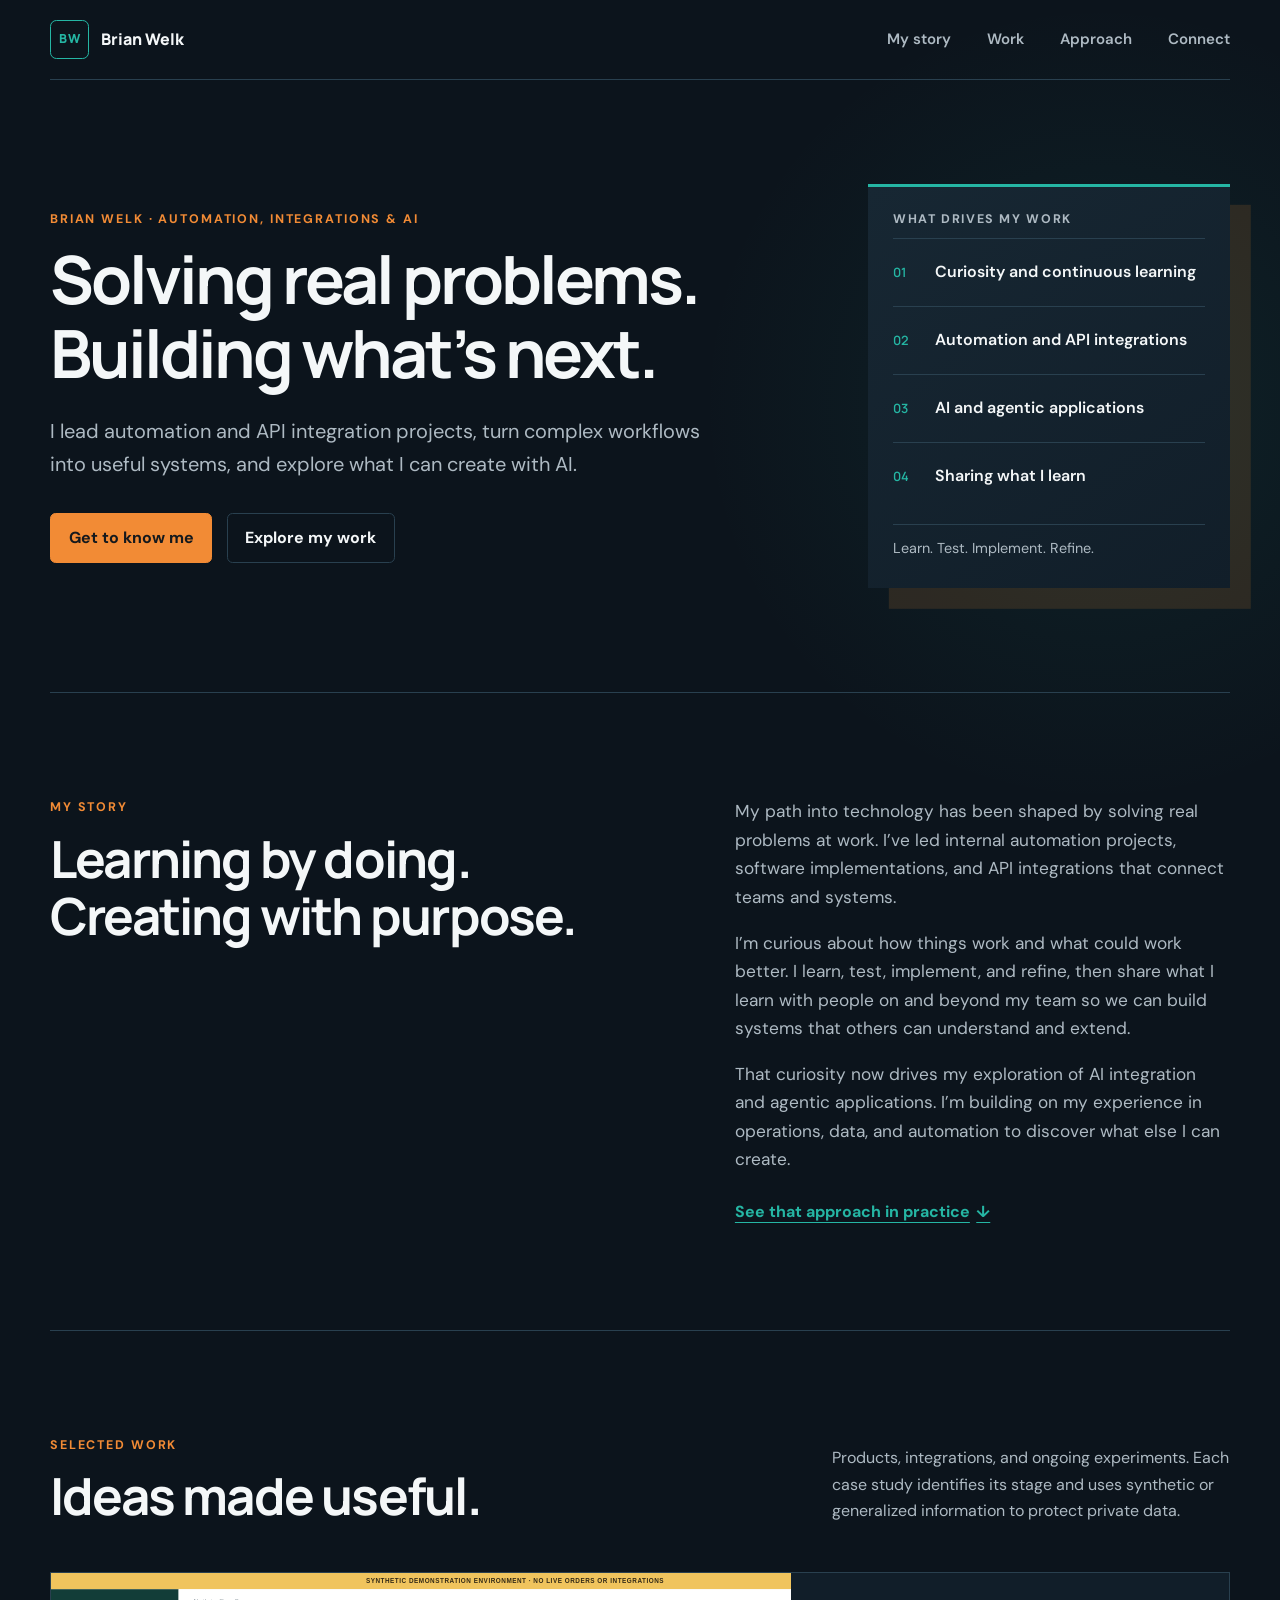
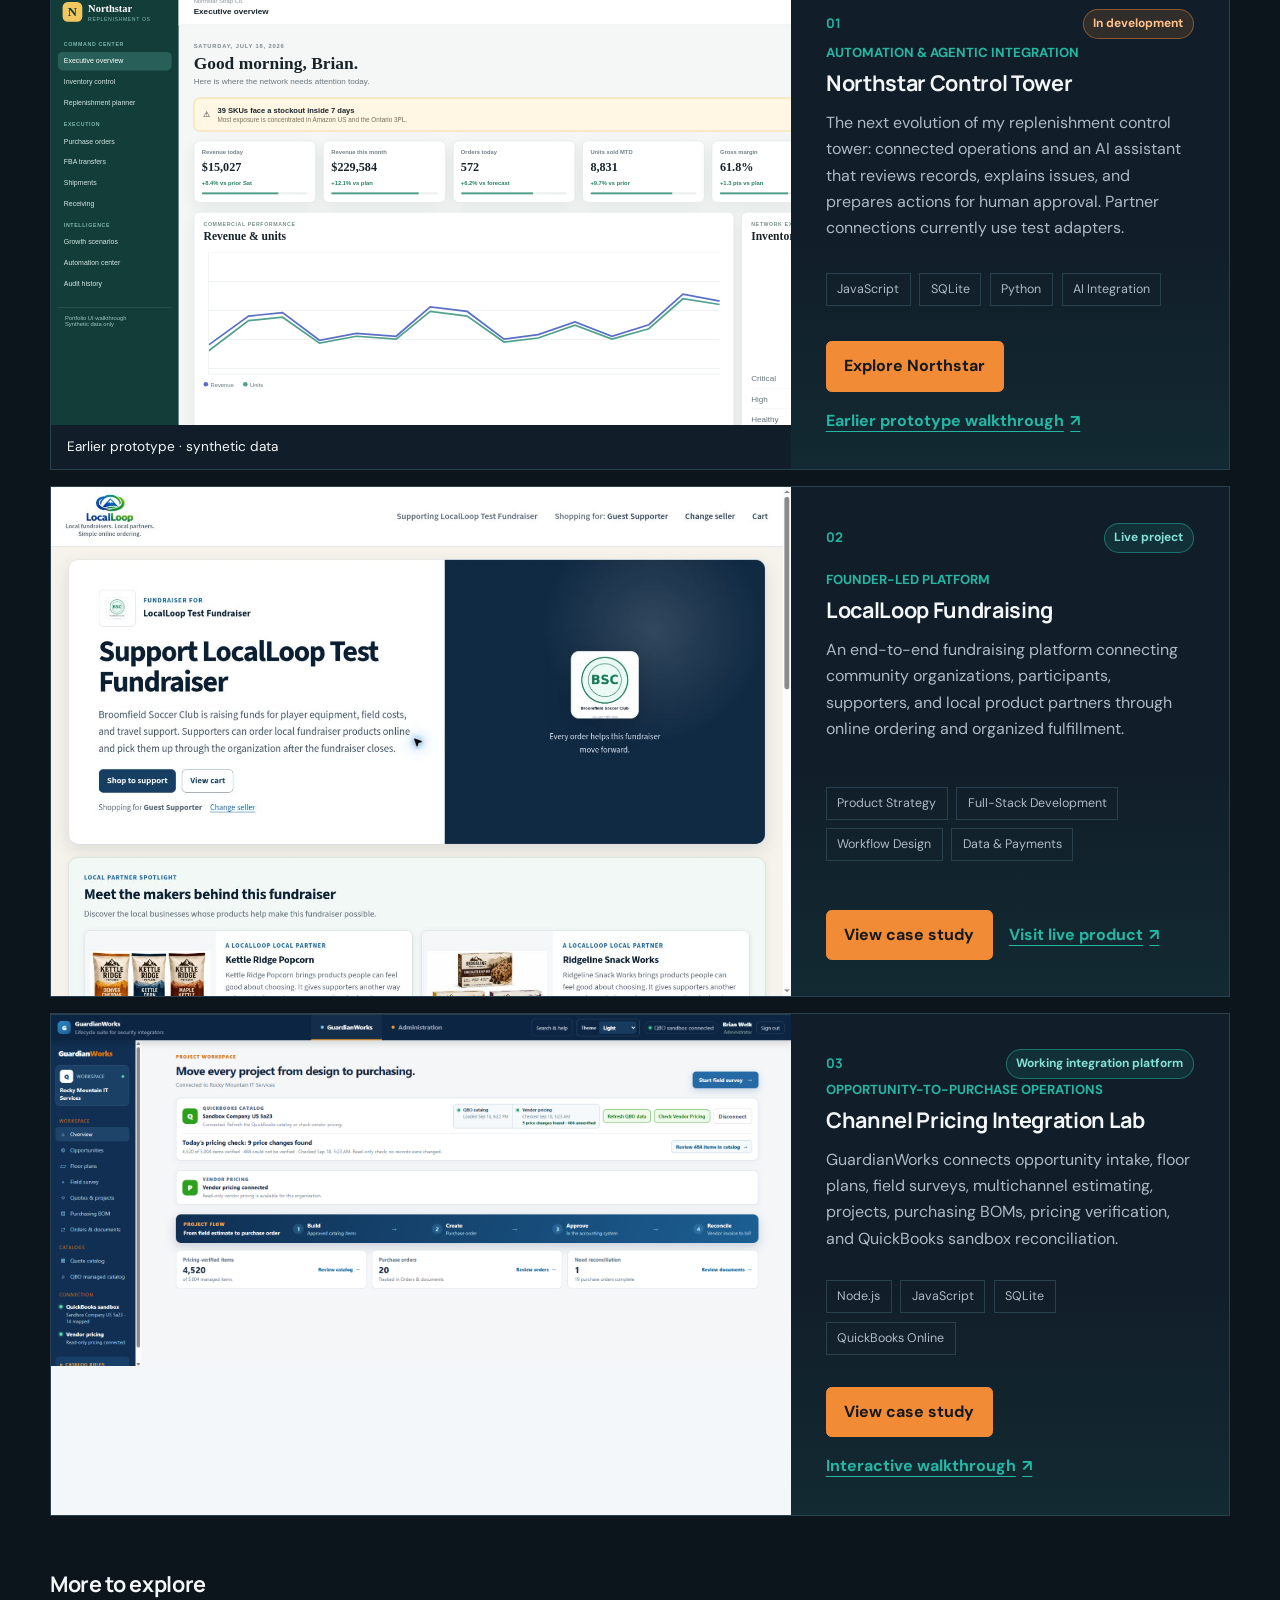
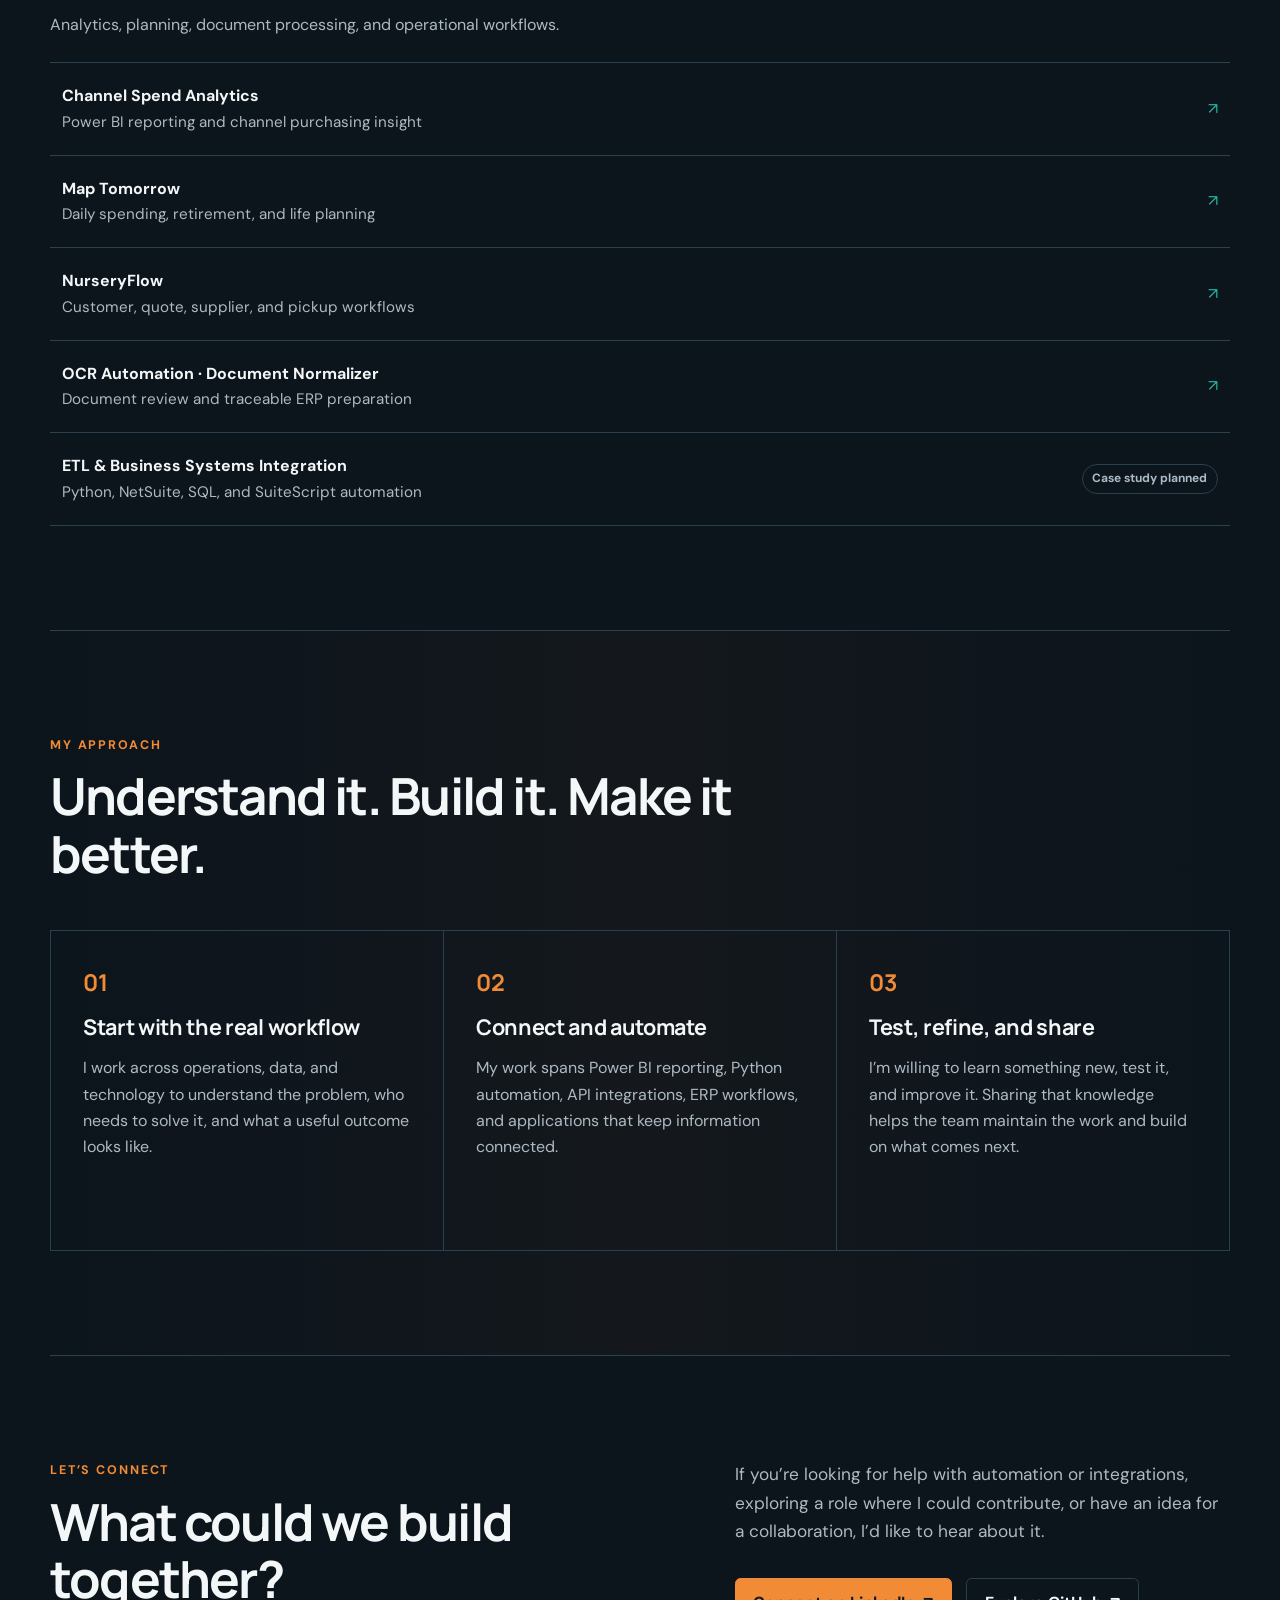
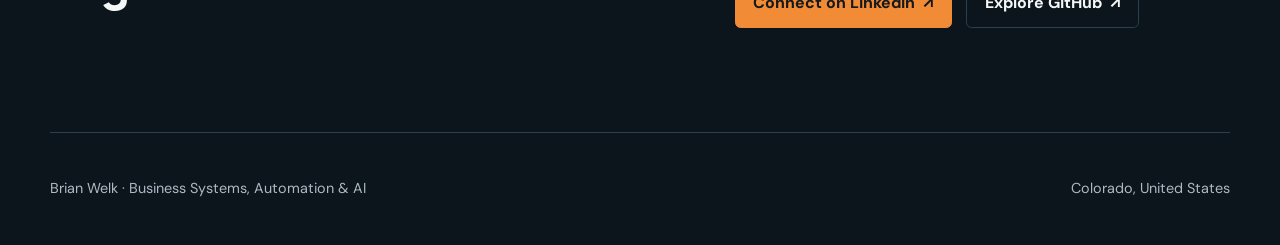
==== commit c8155ec4: "Evolve personal profile and Northstar story with Wix release packaging" ====
--- a/index.html
+++ b/index.html
@@ -3,92 +3,157 @@
   <head>
     <meta charset="utf-8" />
     <meta name="viewport" content="width=device-width, initial-scale=1" />
-    <meta
-      name="description"
-      content="Brian Welk's portfolio of business systems, data analytics, automation, and integration work."
-    />
+    <meta name="description" content="Brian Welk builds practical business systems through automation, API integrations, and continuous learning. Explore his story, projects, and work with AI." />
     <meta name="theme-color" content="#101a24" />
-    <title>Brian Welk | Business Systems Portfolio</title>
+    <title>Brian Welk | Automation, Integrations &amp; AI</title>
+    <link rel="canonical" href="https://brwelk.github.io/" />
+    <meta property="og:type" content="website" />
+    <meta property="og:title" content="Brian Welk | Automation, Integrations &amp; AI" />
+    <meta property="og:description" content="Learning by solving real problems. Building useful systems. Exploring what comes next with AI." />
+    <meta property="og:url" content="https://brwelk.github.io/" />
+    <meta property="og:site_name" content="Brian Welk" />
+    <meta name="twitter:card" content="summary" />
     <link rel="preconnect" href="https://fonts.googleapis.com" />
     <link rel="preconnect" href="https://fonts.gstatic.com" crossorigin />
-    <link
-      href="https://fonts.googleapis.com/css2?family=DM+Sans:wght@400;500;600;700&amp;family=Manrope:wght@600;700;800&amp;display=swap"
-      rel="stylesheet"
-    />
+    <link href="https://fonts.googleapis.com/css2?family=DM+Sans:wght@400;500;600;700&amp;family=Manrope:wght@600;700;800&amp;display=swap" rel="stylesheet" />
     <link rel="stylesheet" href="styles.css" />
+    <script type="application/ld+json">
+    {
+      "@context": "https://schema.org",
+      "@type": "ProfilePage",
+      "@id": "https://brwelk.github.io/#profile",
+      "url": "https://brwelk.github.io/",
+      "name": "Brian Welk | Automation, Integrations & AI",
+      "mainEntity": {
+        "@type": "Person",
+        "@id": "https://brwelk.github.io/#brian-welk",
+        "name": "Brian Welk",
+        "url": "https://brwelk.github.io/",
+        "description": "Brian Welk leads automation and API integration projects, builds practical business systems, and explores AI integration and agentic applications.",
+        "sameAs": ["https://github.com/BRWelk", "https://www.linkedin.com/in/brianrwelk/"],
+        "knowsAbout": ["Business systems", "Workflow automation", "API integrations", "Data analytics", "AI integration"]
+      }
+    }
+    </script>
   </head>
-  <body>
+  <body class="profile-home">
     <a class="skip-link" href="#main">Skip to content</a>
-
     <header class="site-header">
       <a class="nameplate" href="#top" aria-label="Brian Welk home">
         <span class="nameplate-mark" aria-hidden="true">BW</span>
         <span>Brian Welk</span>
       </a>
       <nav aria-label="Primary navigation">
+        <a href="#story">My story</a>
         <a href="#work">Work</a>
-        <a href="#capabilities">Capabilities</a>
-        <a href="#about">About</a>
+        <a href="#capabilities">Approach</a>
+        <a href="#connect">Connect</a>
       </nav>
     </header>
-
     <main id="main">
       <section class="hero" id="top">
         <div class="hero-copy">
-          <p class="eyebrow">Business systems &amp; operations</p>
-          <h1>Turning complex workflows into clear, reliable systems.</h1>
+          <p class="eyebrow">Brian Welk · Automation, integrations &amp; AI</p>
+          <h1>Solving real problems.<br />Building what’s next.</h1>
           <p class="hero-summary">
-            I connect operational needs with practical technology through data analytics,
-            automation, integrations, and process improvement.
+            I lead automation and API integration projects, turn complex workflows into
+            useful systems, and explore what I can create with AI.
           </p>
           <div class="hero-actions">
-            <a class="button button-primary" href="#work">View selected work</a>
-            <a
-              class="button button-secondary"
-              href="https://github.com/BRWelk"
-              target="_blank"
-              rel="noreferrer"
-            >View GitHub</a>
-            <a
-              class="button button-secondary"
-              href="https://www.linkedin.com/in/brianrwelk/"
-              target="_blank"
-              rel="noreferrer"
-            >View LinkedIn</a>
-          </div>
-        </div>
-
-        <aside class="focus-panel" aria-label="Professional focus">
-          <p class="focus-label">Professional focus</p>
+            <a class="button button-primary" href="#story">Get to know me</a>
+            <a class="button button-secondary" href="#work">Explore my work</a>
+          </div>
+        </div>
+        <aside class="focus-panel" aria-label="What drives my work">
+          <p class="focus-label">What drives my work</p>
           <ul>
-            <li><span>01</span> Business intelligence</li>
-            <li><span>02</span> Data automation</li>
-            <li><span>03</span> Systems integration</li>
-            <li><span>04</span> Operational improvement</li>
+            <li><span>01</span> Curiosity and continuous learning</li>
+            <li><span>02</span> Automation and API integrations</li>
+            <li><span>03</span> AI and agentic applications</li>
+            <li><span>04</span> Sharing what I learn</li>
           </ul>
+          <p class="focus-note">Learn. Test. Implement. Refine.</p>
         </aside>
+      </section>
+
+      <section class="section about-section story-section" id="story">
+        <div>
+          <p class="eyebrow">My story</p>
+          <h2>Learning by doing.<br />Creating with purpose.</h2>
+        </div>
+        <div class="about-copy">
+          <p>
+            My path into technology has been shaped by solving real problems at work.
+            I’ve led internal automation projects, software implementations, and API
+            integrations that connect teams and systems.
+          </p>
+          <p>
+            I’m curious about how things work and what could work better. I learn, test,
+            implement, and refine, then share what I learn with people on and beyond my
+            team so we can build systems that others can understand and extend.
+          </p>
+          <p>
+            That curiosity now drives my exploration of AI integration and agentic
+            applications. I’m building on my experience in operations, data, and
+            automation to discover what else I can create.
+          </p>
+          <a class="text-link" href="#work">See that approach in practice <span aria-hidden="true">↓</span></a>
+        </div>
       </section>
 
       <section class="section" id="work">
         <div class="section-heading">
           <div>
             <p class="eyebrow">Selected work</p>
-            <h2>Projects grounded in real business problems</h2>
-          </div>
-          <p>
-            Portfolio case studies use synthetic or generalized information to protect
-            confidential business data.
-          </p>
-        </div>
-
+            <h2>Ideas made useful.</h2>
+          </div>
+          <p>
+            Products, integrations, and ongoing experiments. Each case study identifies
+            its stage and uses synthetic or generalized information to protect private data.
+          </p>
+        </div>
         <div class="project-grid">
+          <article class="project-card project-featured project-visual">
+            <a class="project-image-link" href="projects/replenishment-control-tower.html" aria-label="View the Northstar Control Tower case study">
+              <div class="control-tower-card-preview">
+                <span class="preview-label">Earlier prototype · synthetic data</span>
+                <iframe src="demos/replenishment-control-tower/index.html?view=overview" title="Earlier control tower prototype overview with synthetic data" loading="lazy"></iframe>
+              </div>
+            </a>
+            <div class="project-card-body">
+              <div class="project-topline">
+                <span class="project-number">01</span>
+                <span class="status">In development</span>
+              </div>
+              <div>
+                <p class="project-type">Automation &amp; agentic integration</p>
+                <h3>Northstar Control Tower</h3>
+                <p>
+                  The next evolution of my replenishment control tower: connected operations
+                  and an AI assistant that reviews records, explains issues, and prepares
+                  actions for human approval. Partner connections currently use test adapters.
+                </p>
+              </div>
+              <ul class="tag-list" aria-label="Technologies">
+                <li>JavaScript</li>
+                <li>SQLite</li>
+                <li>Python</li>
+                <li>AI Integration</li>
+              </ul>
+              <div class="project-links">
+                <a class="button button-primary" href="projects/replenishment-control-tower.html">Explore Northstar</a>
+                <a class="text-link" href="demos/replenishment-control-tower/index.html" target="_blank" rel="noreferrer">Earlier prototype walkthrough <span aria-hidden="true">↗</span></a>
+              </div>
+            </div>
+          </article>
+
           <article class="project-card project-featured project-visual">
             <a class="project-image-link" href="projects/localloop.html" aria-label="View the LocalLoop Fundraising case study">
               <img src="assets/localloop/storefront.jpg" alt="LocalLoop fundraiser storefront showing a test fundraiser and local partner products" />
             </a>
             <div class="project-card-body">
               <div class="project-topline">
-                <span class="project-number">01</span>
+                <span class="project-number">02</span>
                 <span class="status status-live">Live project</span>
               </div>
               <div>
@@ -114,72 +179,12 @@
           </article>
 
           <article class="project-card project-featured project-visual">
-            <a class="project-image-link" href="projects/channel-spend-analytics.html" aria-label="View the Channel Spend Analytics case study">
-              <img class="powerbi-cover" src="assets/channel-spend/pos-tree-expanded.png" alt="Channel Spend Analytics decomposition tree showing category, subcategory, vendor, and customer spend drivers" />
-            </a>
-            <div class="project-card-body">
-              <div class="project-topline">
-                <span class="project-number">02</span>
-                <span class="status status-live">Portfolio case study</span>
-              </div>
-              <div>
-                <p class="project-type">Power BI analytics</p>
-                <h3>Channel Spend Analytics</h3>
-                <p>
-                  A portfolio-safe reconstruction of a POS spend analysis report using
-                  synthetic data to examine channel participation, outside-channel spend,
-                  share of wallet, and purchasing patterns.
-                </p>
-              </div>
-              <ul class="tag-list" aria-label="Technologies">
-                <li>Power BI</li>
-                <li>DAX</li>
-                <li>Power Query</li>
-                <li>Data Modeling</li>
-              </ul>
-              <div class="project-links">
-                <a class="button button-primary" href="projects/channel-spend-analytics.html">View case study</a>
-              </div>
-            </div>
-          </article>
-
-          <article class="project-card project-featured project-visual">
-            <a class="project-image-link" href="projects/map-tomorrow.html" aria-label="View the Map Tomorrow case study">
-              <img class="app-cover" src="assets/map-tomorrow/retirement-overview.jpg" alt="Map Tomorrow retirement overview showing assets, retirement funding, and long-term projection scenarios" />
-            </a>
-            <div class="project-card-body">
-              <div class="project-topline">
-                <span class="project-number">03</span>
-                <span class="status status-live">Product case study</span>
-              </div>
-              <div>
-                <p class="project-type">Life-planning platform</p>
-                <h3>Map Tomorrow</h3>
-                <p>
-                  A personal finance and life-planning application that connects daily
-                  spending, category budgets, retirement assumptions, and travel-living
-                  choices in one practical planning workspace.
-                </p>
-              </div>
-              <ul class="tag-list" aria-label="Technologies">
-                <li>React</li>
-                <li>TypeScript</li>
-                <li>Cloudflare</li>
-                <li>Financial Modeling</li>
-              </ul>
-              <div class="project-links">
-                <a class="button button-primary" href="projects/map-tomorrow.html">View case study</a>
-              </div>
-            </div>
-          </article>
-
-          <article class="project-card project-featured project-visual">
             <a class="project-image-link" href="projects/channel-pricing-integration-lab.html" aria-label="View the Channel Pricing Integration Lab case study">
               <img class="app-cover channel-card-cover" src="assets/channel-pricing/current/overview.webp" alt="GuardianWorks project workspace overview showing pricing verification, purchase orders, project flow, and reconciliation status" />
             </a>
             <div class="project-card-body">
               <div class="project-topline">
-                <span class="project-number">04</span>
+                <span class="project-number">03</span>
                 <span class="status status-live">Working integration platform</span>
               </div>
               <div>
@@ -203,190 +208,66 @@
               </div>
             </div>
           </article>
-
-          <article class="project-card project-featured project-visual">
-            <a class="project-image-link" href="projects/nurseryflow.html" aria-label="View the NurseryFlow case study">
-              <img class="app-cover" src="assets/nurseryflow/dashboard.png" alt="NurseryFlow operations dashboard showing jobs, quotes, supplier pickups, accounting status, and recent price changes" />
-            </a>
-            <div class="project-card-body">
-              <div class="project-topline">
-                <span class="project-number">05</span>
-                <span class="status status-live">Working MVP</span>
-              </div>
-              <div>
-                <p class="project-type">Nursery CRM &amp; automation</p>
-                <h3>NurseryFlow</h3>
-                <p>
-                  A local-first operations system connecting customers, jobs, quotes,
-                  supplier price-list ingestion, customer order verification, weekly
-                  pickup requirements, and controlled accounting synchronization.
-                </p>
-              </div>
-              <ul class="tag-list" aria-label="Technologies">
-                <li>Next.js</li>
-                <li>TypeScript</li>
-                <li>SQLite</li>
-                <li>Workflow Automation</li>
-              </ul>
-              <div class="project-links">
-                <a class="button button-primary" href="projects/nurseryflow.html">View case study</a>
-              </div>
-            </div>
-          </article>
-
-          <article class="project-card project-featured project-visual">
-            <a class="project-image-link" href="projects/replenishment-control-tower.html" aria-label="View the Multichannel Replenishment Control Tower case study">
-              <div class="control-tower-card-preview">
-                <iframe src="demos/replenishment-control-tower/index.html?view=overview" title="Multichannel Replenishment Control Tower executive overview preview" loading="lazy"></iframe>
-              </div>
-            </a>
-            <div class="project-card-body">
-              <div class="project-topline">
-                <span class="project-number">06</span>
-                <span class="status status-live">Working prototype</span>
-              </div>
-              <div>
-                <p class="project-type">Supply chain planning &amp; control</p>
-                <h3>Multichannel Replenishment Control Tower</h3>
-                <p>
-                  An offline operations prototype connecting demand, inventory, supplier
-                  purchasing, FBA transfers, inbound logistics, receiving exceptions,
-                  scenario planning, governed approvals, and audit history.
-                </p>
-              </div>
-              <ul class="tag-list" aria-label="Technologies">
-                <li>JavaScript</li>
-                <li>SQLite</li>
-                <li>Python</li>
-                <li>Inventory Planning</li>
-              </ul>
-              <div class="project-links">
-                <a class="button button-primary" href="projects/replenishment-control-tower.html">View case study</a>
-                <a class="text-link" href="demos/replenishment-control-tower/index.html" target="_blank" rel="noreferrer">Interactive walkthrough <span aria-hidden="true">↗</span></a>
-              </div>
-            </div>
-          </article>
-
-          <article class="project-card project-featured project-visual">
-            <a class="project-image-link" href="projects/ocr-document-normalizer.html" aria-label="View the OCR Document Normalizer case study">
-              <div class="ocr-card-preview">
-                <img src="assets/ocr/current/inbox.svg" alt="Current OCR Automation document inbox with customer PO, vendor invoice, and customer credit paths" loading="lazy" />
-              </div>
-            </a>
-            <div class="project-card-body">
-              <div class="project-topline">
-                <span class="project-number">07</span>
-                <span class="status status-live">Local application</span>
-              </div>
-              <div>
-                <p class="project-type">Document intelligence &amp; automation controls</p>
-                <h3>OCR Automation · Document Normalizer</h3>
-                <p>
-                  A three-path document inbox for customer orders, vendor bills, and customer
-                  credits. Retained source documents, PO and invoice references, review gates,
-                  and local PDF and CSV exports keep the ERP handoff traceable.
-                </p>
-              </div>
-              <ul class="tag-list" aria-label="Technologies">
-                <li>Python</li>
-                <li>FastAPI</li>
-                <li>OCR</li>
-                <li>SQLite</li>
-              </ul>
-              <div class="project-links">
-                <a class="button button-primary" href="projects/ocr-document-normalizer.html">View case study</a>
-                <a class="text-link" href="demos/ocr-document-normalizer/index.html" target="_blank" rel="noreferrer">Interactive walkthrough <span aria-hidden="true">↗</span></a>
-              </div>
-            </div>
-          </article>
-
-          <article class="project-card">
-            <div class="project-topline">
-              <span class="project-number">08</span>
-              <span class="status status-muted">Case study planned</span>
-            </div>
-            <div>
-              <p class="project-type">ERP workflow automation</p>
-              <h3>ETL &amp; Business Systems Integration</h3>
-              <p>
-                Python and ERP automation that connects structured files with operational
-                systems, improves record accuracy, and has reduced manual data entry by
-                approximately 60% in supported workflows.
-              </p>
-            </div>
-            <ul class="tag-list" aria-label="Technologies">
-              <li>Python</li>
-              <li>NetSuite</li>
-              <li>SQL</li>
-              <li>SuiteScript</li>
-            </ul>
-          </article>
+        </div>
+        <div class="more-work">
+          <h3>More to explore</h3>
+          <p>Analytics, planning, document processing, and operational workflows.</p>
+          <ul class="work-list">
+            <li><a href="projects/channel-spend-analytics.html"><span><strong>Channel Spend Analytics</strong><span>Power BI reporting and channel purchasing insight</span></span><span aria-hidden="true">↗</span></a></li>
+            <li><a href="projects/map-tomorrow.html"><span><strong>Map Tomorrow</strong><span>Daily spending, retirement, and life planning</span></span><span aria-hidden="true">↗</span></a></li>
+            <li><a href="projects/nurseryflow.html"><span><strong>NurseryFlow</strong><span>Customer, quote, supplier, and pickup workflows</span></span><span aria-hidden="true">↗</span></a></li>
+            <li><a href="projects/ocr-document-normalizer.html"><span><strong>OCR Automation · Document Normalizer</strong><span>Document review and traceable ERP preparation</span></span><span aria-hidden="true">↗</span></a></li>
+            <li class="work-planned"><span><strong>ETL &amp; Business Systems Integration</strong><span>Python, NetSuite, SQL, and SuiteScript automation</span></span><span class="status status-muted">Case study planned</span></li>
+          </ul>
         </div>
       </section>
 
       <section class="section capabilities-section" id="capabilities">
         <div class="section-heading compact">
           <div>
-            <p class="eyebrow">Capabilities</p>
-            <h2>Technical execution with operational context</h2>
-          </div>
-        </div>
-
+            <p class="eyebrow">My approach</p>
+            <h2>Understand it. Build it. Make it better.</h2>
+          </div>
+        </div>
         <div class="capability-grid">
           <article>
-            <span class="capability-icon" aria-hidden="true">↗</span>
-            <h3>Analytics &amp; reporting</h3>
-            <p>
-              Power BI dashboards, KPI development, data modeling, DAX, Power Query, and
-              decision-focused reporting.
-            </p>
+            <span class="capability-icon" aria-hidden="true">01</span>
+            <h3>Start with the real workflow</h3>
+            <p>I work across operations, data, and technology to understand the problem,
+              who needs to solve it, and what a useful outcome looks like.</p>
           </article>
           <article>
-            <span class="capability-icon" aria-hidden="true">{ }</span>
-            <h3>Automation &amp; data engineering</h3>
-            <p>
-              Python applications, ETL pipelines, OCR processing, validation controls,
-              structured exports, and workflow automation.
-            </p>
+            <span class="capability-icon" aria-hidden="true">02</span>
+            <h3>Connect and automate</h3>
+            <p>My work spans Power BI reporting, Python automation, API integrations,
+              ERP workflows, and applications that keep information connected.</p>
           </article>
           <article>
-            <span class="capability-icon" aria-hidden="true">⇄</span>
-            <h3>Business systems integration</h3>
-            <p>
-              API-driven workflows, NetSuite, SQL, SuiteScript, requirements definition,
-              testing, implementation, and process improvement.
-            </p>
-          </article>
-        </div>
-      </section>
-
-      <section class="section about-section" id="about">
+            <span class="capability-icon" aria-hidden="true">03</span>
+            <h3>Test, refine, and share</h3>
+            <p>I’m willing to learn something new, test it, and improve it. Sharing that
+              knowledge helps the team maintain the work and build on what comes next.</p>
+          </article>
+        </div>
+      </section>
+
+      <section class="section about-section connect-section" id="connect">
         <div>
-          <p class="eyebrow">About</p>
-          <h2>I work where operations, data, and technology meet.</h2>
+          <p class="eyebrow">Let’s connect</p>
+          <h2>What could we build together?</h2>
         </div>
         <div class="about-copy">
-          <p>
-            I am a Senior Business Systems and Operations Analyst focused on solving
-            practical business problems. My work spans analytics, application development,
-            data processing, ERP workflows, integrations, testing, and implementation.
-          </p>
-          <p>
-            I am especially effective at translating a manual or fragmented process into a
-            dependable system that teams can understand, validate, and use.
-          </p>
-          <a
-            class="text-link"
-            href="https://github.com/BRWelk"
-            target="_blank"
-            rel="noreferrer"
-          >Explore my GitHub profile <span aria-hidden="true">↗</span></a>
+          <p>If you’re looking for help with automation or integrations, exploring a role
+            where I could contribute, or have an idea for a collaboration, I’d like to hear about it.</p>
+          <div class="hero-actions">
+            <a class="button button-primary" href="https://www.linkedin.com/in/brianrwelk/" target="_blank" rel="noreferrer">Connect on LinkedIn <span aria-hidden="true">↗</span></a>
+            <a class="button button-secondary" href="https://github.com/BRWelk" target="_blank" rel="noreferrer">Explore GitHub <span aria-hidden="true">↗</span></a>
+          </div>
         </div>
       </section>
     </main>
-
     <footer>
-      <p>Brian Welk · Business Systems &amp; Data Portfolio</p>
+      <p>Brian Welk · Business Systems, Automation &amp; AI</p>
       <p>Colorado, United States</p>
     </footer>
   </body>
--- a/styles.css
+++ b/styles.css
@@ -219,7 +219,7 @@
 
 .focus-panel li {
   display: grid;
-  grid-template-columns: 2.6rem 1fr;
+  grid-template-columns: 2.6rem minmax(0, 1fr);
   align-items: center;
   min-height: 4.25rem;
   border-top: 1px solid var(--line);
@@ -840,6 +840,156 @@
 }
 
 
+/* Personal profile: story, featured work, and contact. */
+.profile-home,
+.case-main {
+  overflow-wrap: anywhere;
+}
+.hero > *,
+.about-section > *,
+.case-hero > *,
+.case-section > * {
+  min-width: 0;
+}
+.profile-home .hero h1 {
+  max-width: 17ch;
+  font-size: clamp(2.7rem, 5.2vw, 4.5rem);
+}
+.focus-note {
+  padding-top: 0.7rem;
+  border-top: 1px solid var(--line);
+  color: var(--muted);
+  font-size: 0.9rem;
+}
+.more-work {
+  margin-top: 3.5rem;
+}
+.more-work > p {
+  color: var(--muted);
+}
+.work-list {
+  margin: 1.5rem 0 0;
+  padding: 0;
+  list-style: none;
+  border-top: 1px solid var(--line);
+}
+.work-list li {
+  border-bottom: 1px solid var(--line);
+}
+.work-list a,
+.work-planned {
+  display: flex;
+  justify-content: space-between;
+  align-items: center;
+  gap: 1.5rem;
+  padding: 1.25rem 0.75rem;
+}
+.work-list a {
+  text-decoration: none;
+}
+.work-list a:hover,
+.work-list a:focus-visible {
+  background: var(--teal-soft);
+}
+.work-list strong,
+.work-list a > span:first-child > span,
+.work-planned > span:first-child > span {
+  display: block;
+}
+.work-list a > span:last-child {
+  color: var(--teal);
+}
+.work-list a > span:first-child > span,
+.work-planned > span:first-child > span {
+  color: var(--muted);
+  font-size: 0.95rem;
+}
+.work-planned .status {
+  flex-shrink: 0;
+}
+.control-tower-card-preview {
+  position: relative;
+}
+.preview-label {
+  position: absolute;
+  inset: auto 0 0;
+  z-index: 1;
+  padding: 0.7rem 1rem;
+  background: var(--surface);
+  color: var(--ink);
+  font-size: 0.85rem;
+}
+.development-note {
+  padding: 1.25rem 1.5rem;
+  border-left: 3px solid var(--orange);
+  background: var(--surface);
+  color: var(--muted);
+}
+.prototype-details > summary {
+  width: min(calc(100% - 2.5rem), var(--max-width));
+  margin: 0 auto 3rem;
+  padding: 1.25rem 1rem;
+  border-block: 1px solid var(--line);
+  color: var(--teal);
+  font-weight: 700;
+  cursor: pointer;
+}
+.prototype-details[open] > summary {
+  margin-bottom: 4rem;
+}
+.connect-section .button {
+  gap: 0.5rem;
+}
+a:focus-visible,
+summary:focus-visible {
+  outline: 3px solid #83e1d6;
+  outline-offset: 5px;
+}
+section[id] {
+  scroll-margin-top: 1.5rem;
+}
+@media (max-width: 1000px) {
+  .profile-home .hero,
+  .profile-home .project-visual,
+  .about-section {
+    grid-template-columns: 1fr;
+  }
+}
+@media (max-width: 800px) {
+  .site-header {
+    flex-wrap: wrap;
+    gap: 1rem;
+    padding-block: 1rem;
+  }
+  nav {
+    flex-wrap: wrap;
+  }
+  .case-facts div {
+    grid-template-columns: minmax(0, 6.5rem) minmax(0, 1fr);
+  }
+}
+@media (max-width: 560px) {
+  .profile-home .hero h1 {
+    font-size: clamp(2.45rem, 10vw, 3.4rem);
+  }
+  .work-planned {
+    align-items: flex-start;
+    flex-direction: column;
+    gap: 0.6rem;
+  }
+  .project-topline {
+    flex-wrap: wrap;
+  }
+  .case-facts div {
+    grid-template-columns: 1fr;
+    gap: 0.3rem;
+  }
+}
+@media (prefers-reduced-motion: reduce) {
+  html { scroll-behavior: auto; }
+  .button, .project-image-link img { transition: none; }
+}
+
 /* OCR Document Normalizer case study */
 .ocr-card-preview {
   position: relative;
@@ -860,6 +1010,28 @@
   transform-origin: top left;
   pointer-events: none;
 }
+.ocr-card-preview img {
+  width: 100%;
+  height: 100%;
+  min-height: 31rem;
+  display: block;
+  object-fit: cover;
+  object-position: top left;
+}
+.ocr-real-cover figcaption {
+  padding: 0.9rem 1.2rem;
+  color: var(--muted);
+  font-size: 0.88rem;
+}
+.ocr-real-gallery .gallery-item a {
+  display: block;
+  background: #f4f7f9;
+}
+.ocr-real-gallery .gallery-item img {
+  aspect-ratio: auto;
+  object-fit: contain;
+  background: #f4f7f9;
+}
 .ocr-cover {
   overflow: hidden;
   background: #f5f7fa;
@@ -897,6 +1069,7 @@
 @media (max-width: 800px) {
   .ocr-card-preview { min-height: 0; }
   .ocr-card-preview iframe { transform: scale(0.46); }
+  .ocr-card-preview img { min-height: 0; height: auto; }
   .ocr-cover iframe { min-height: 560px; }
   .ocr-frame iframe,
   .gallery-item.gallery-wide .ocr-frame iframe { transform: scale(0.47); }
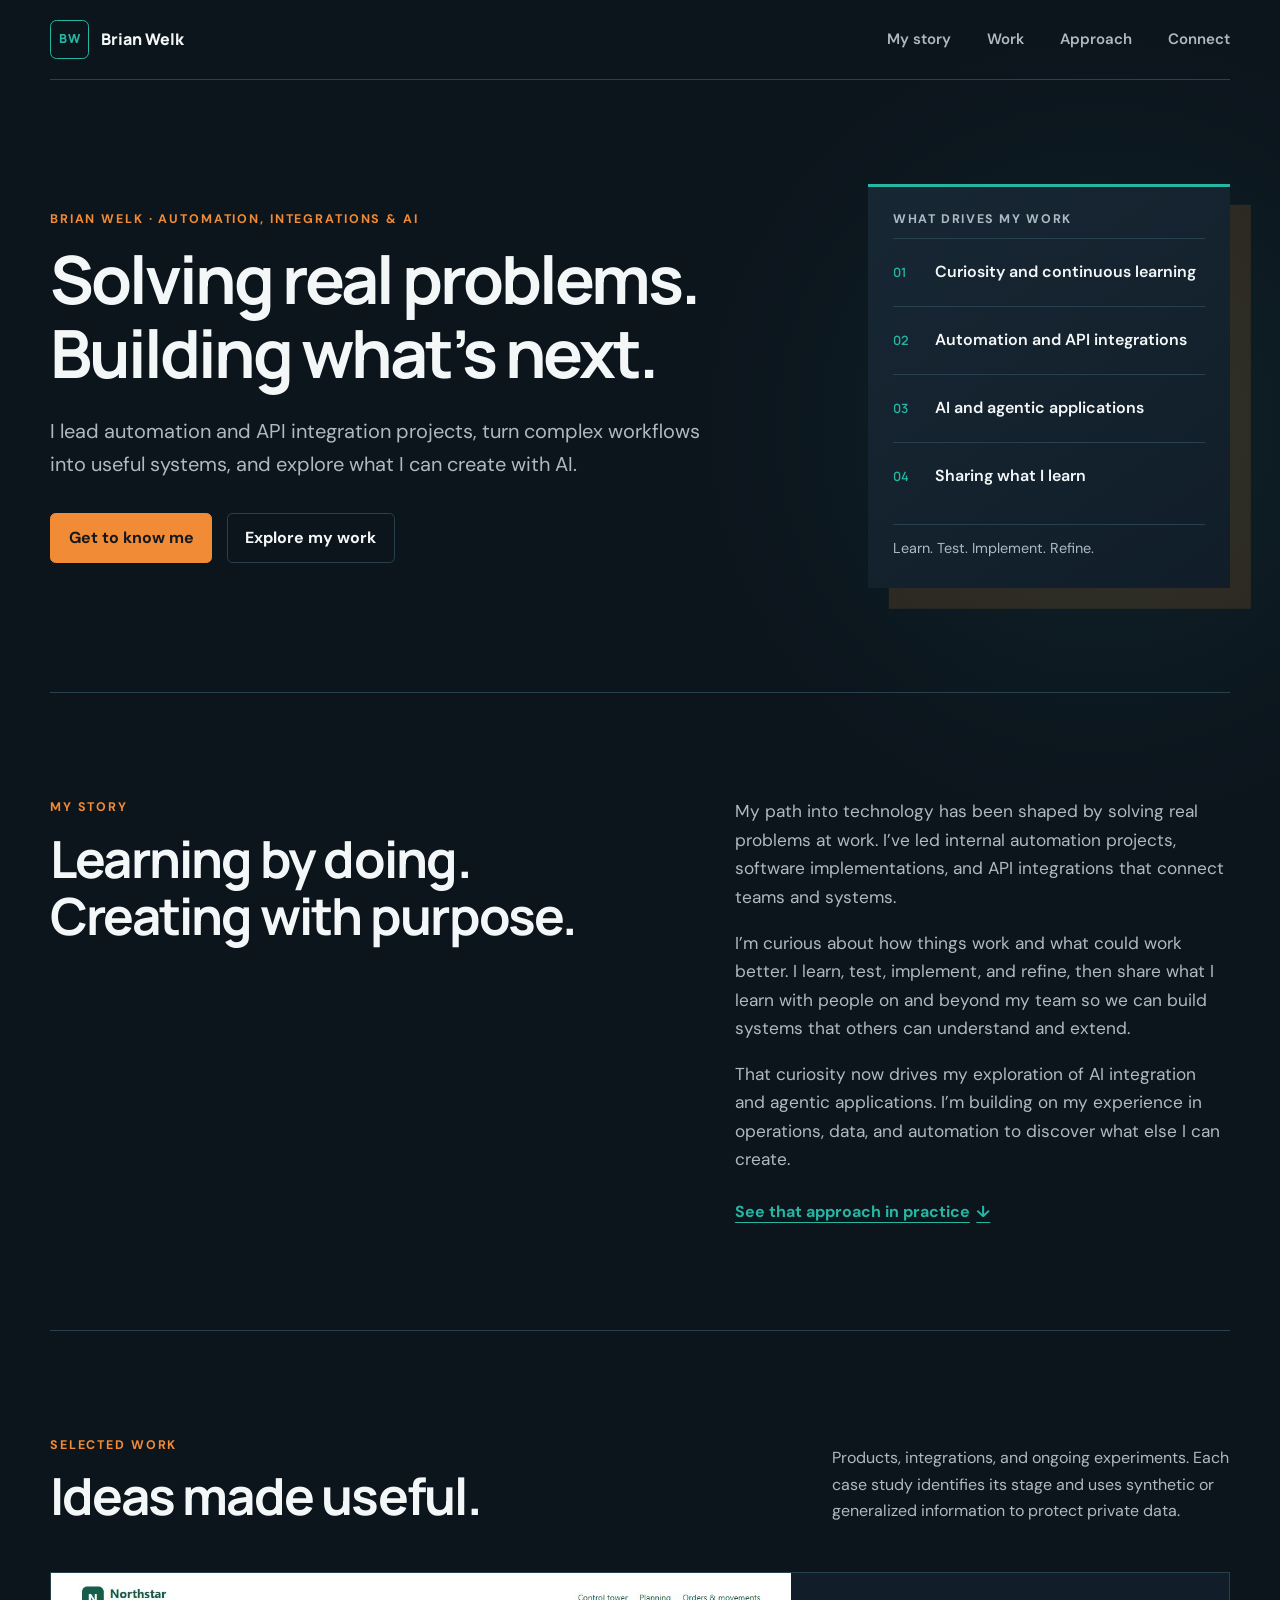
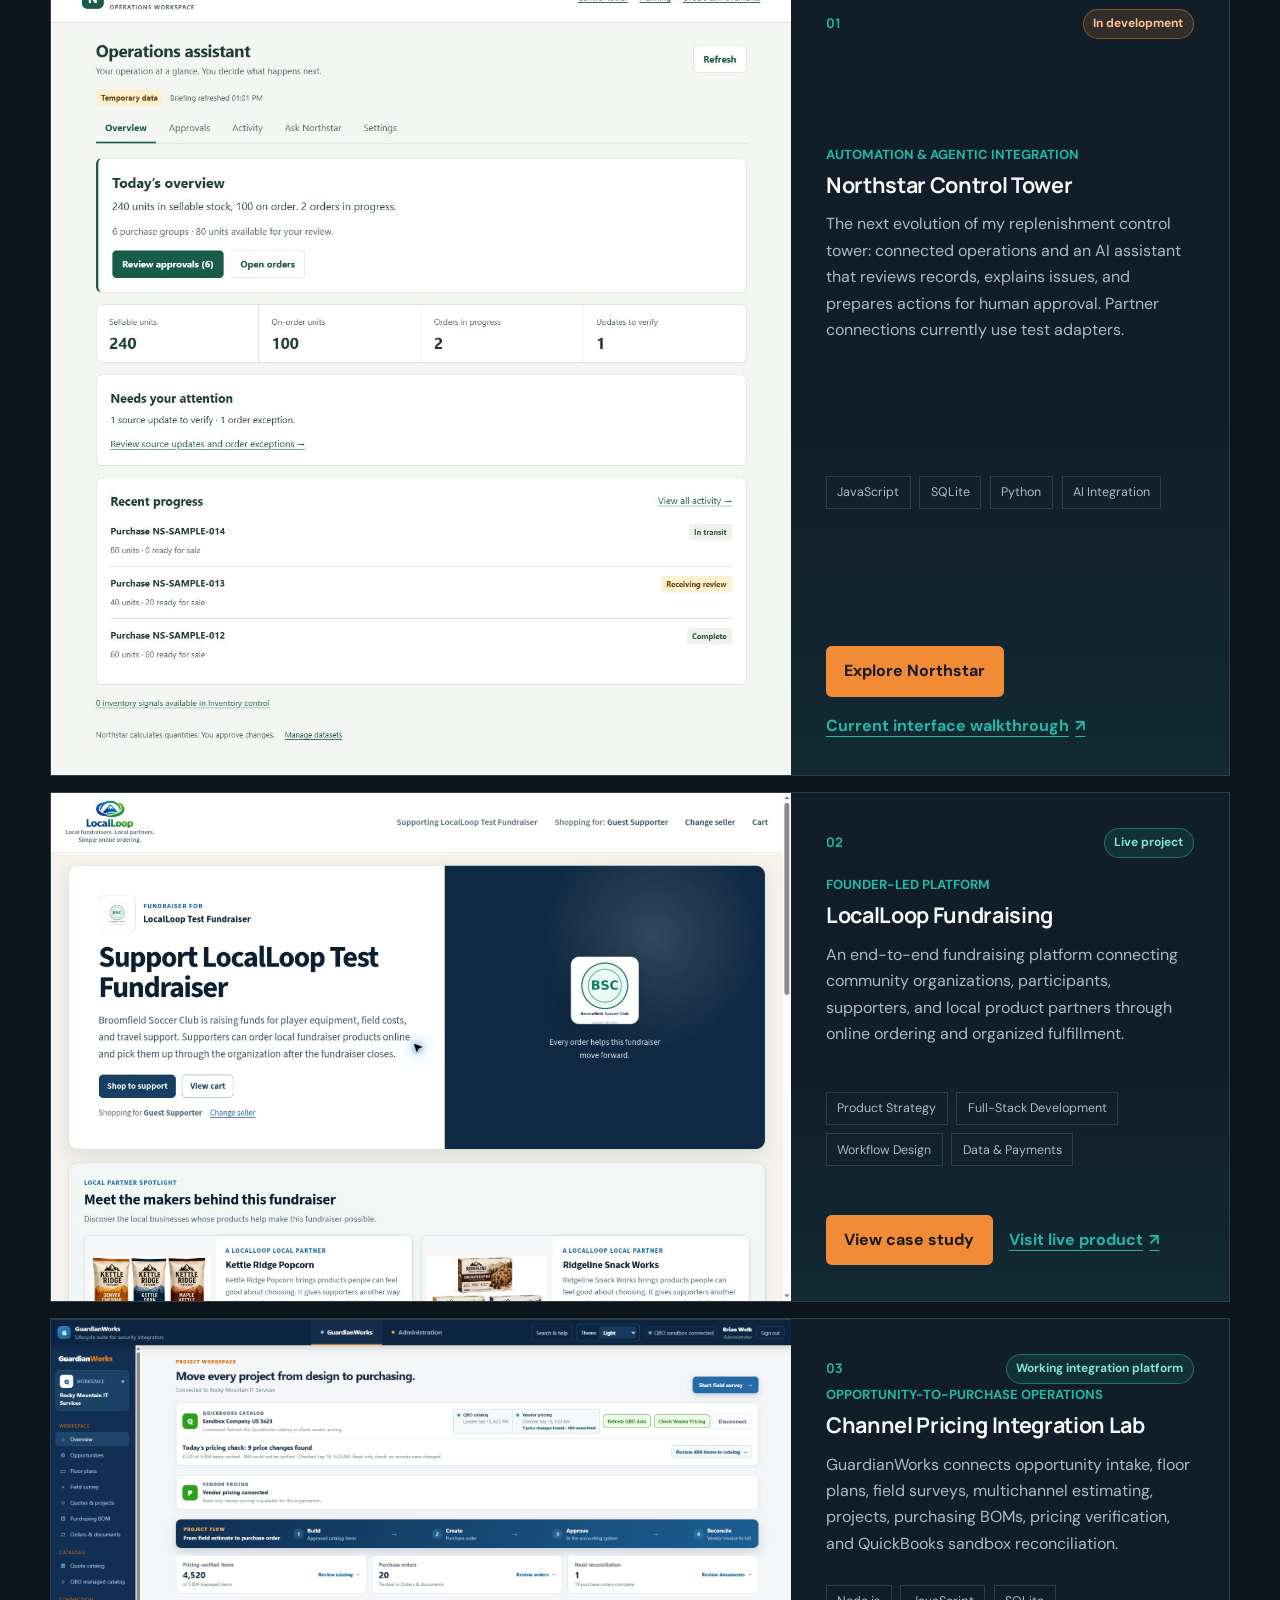
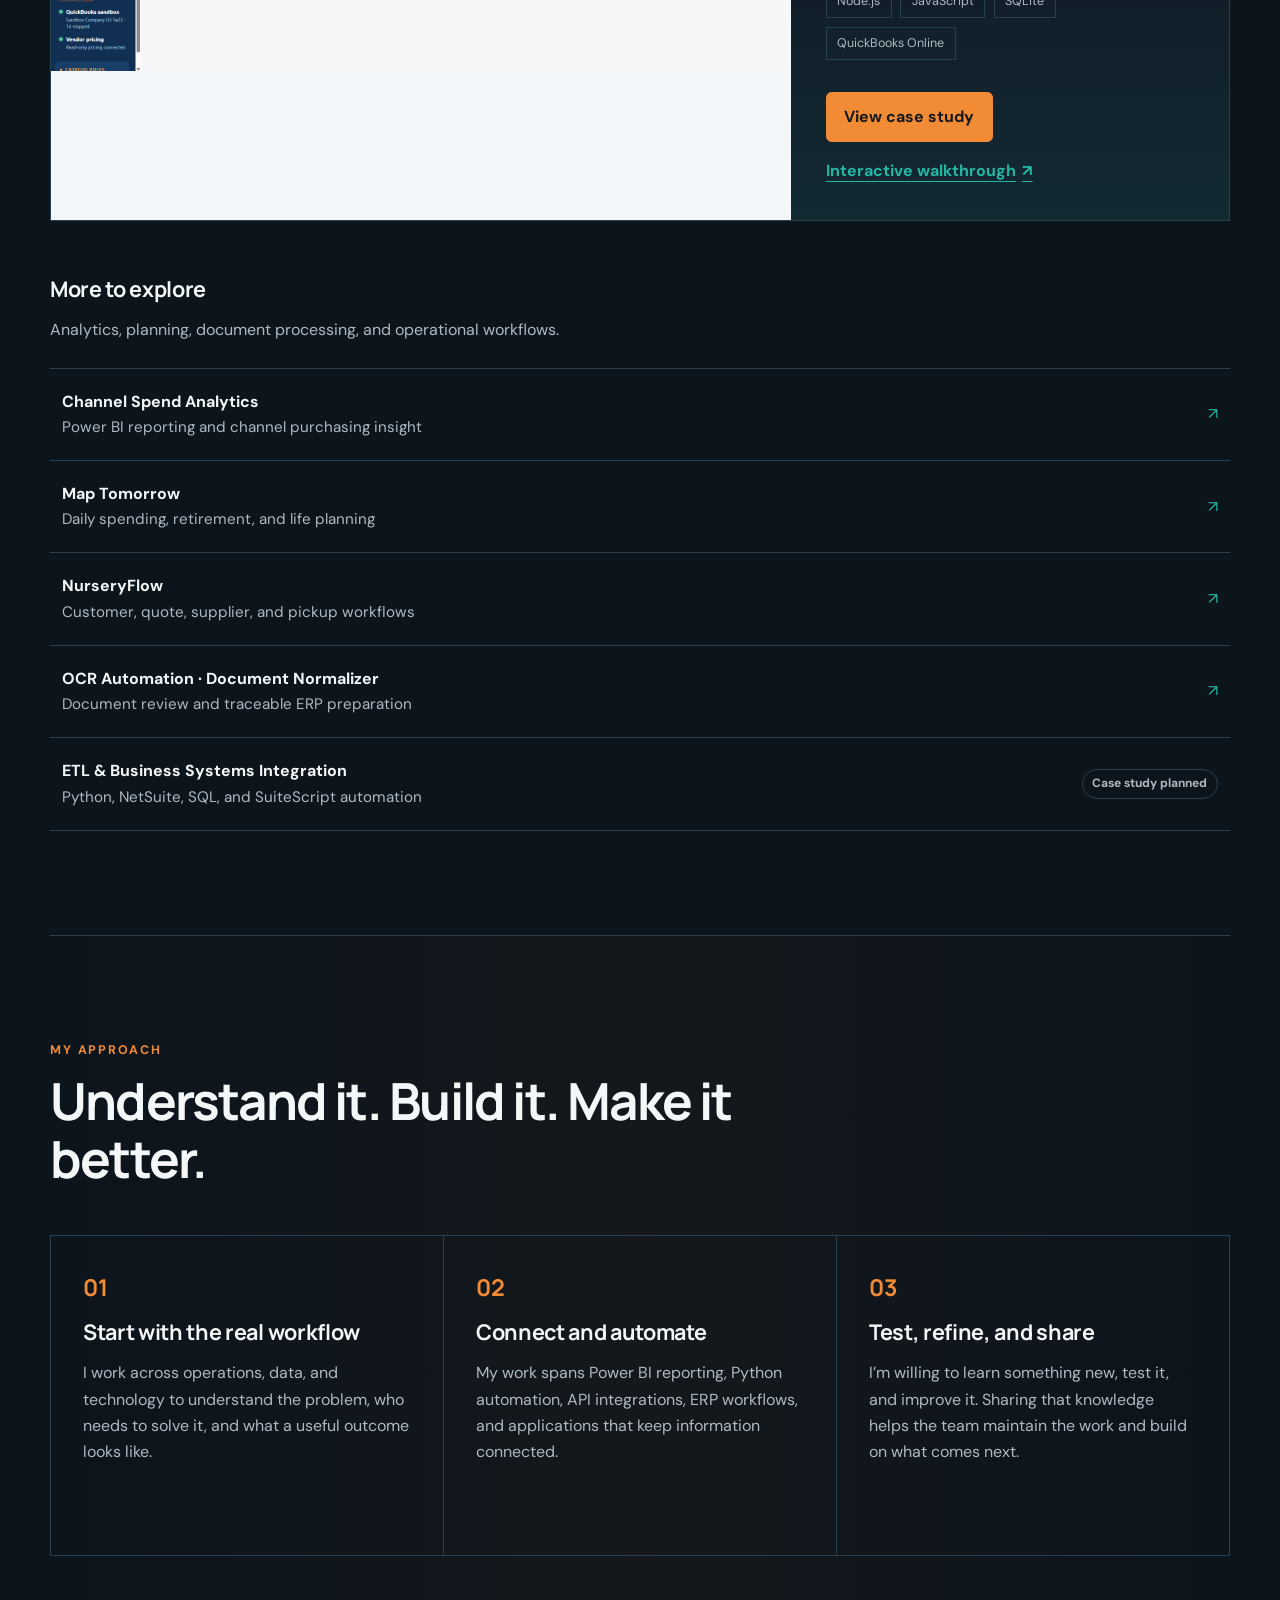
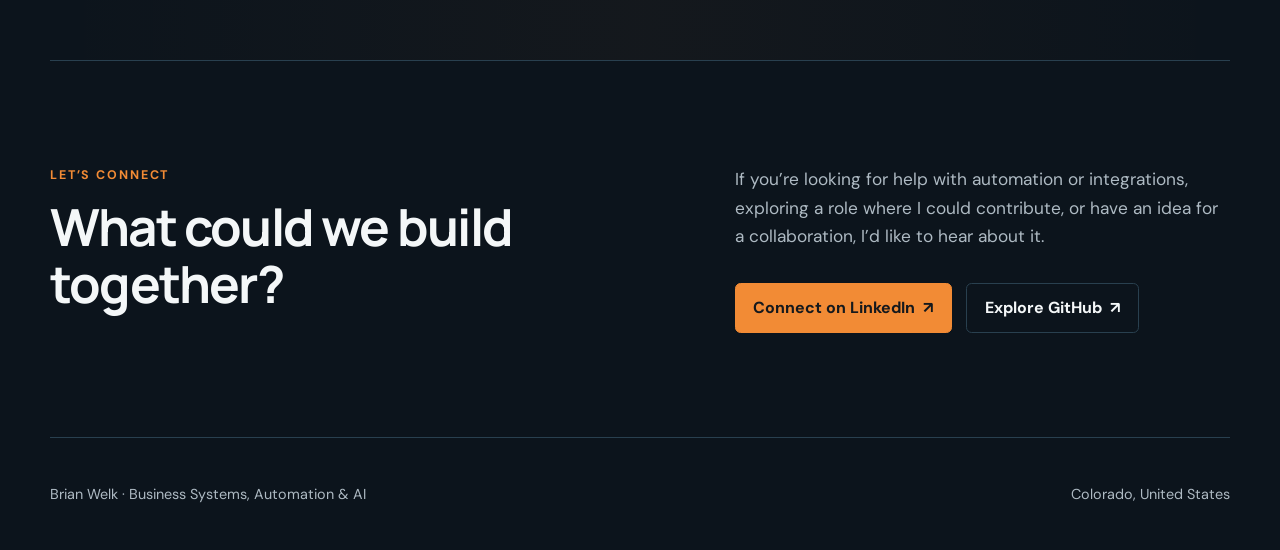
==== commit 9c601f5f: "Refresh Northstar screenshots and add current interface walkthrough" ====
--- a/index.html
+++ b/index.html
@@ -115,10 +115,7 @@
         <div class="project-grid">
           <article class="project-card project-featured project-visual">
             <a class="project-image-link" href="projects/replenishment-control-tower.html" aria-label="View the Northstar Control Tower case study">
-              <div class="control-tower-card-preview">
-                <span class="preview-label">Earlier prototype · synthetic data</span>
-                <iframe src="demos/replenishment-control-tower/index.html?view=overview" title="Earlier control tower prototype overview with synthetic data" loading="lazy"></iframe>
-              </div>
+              <img class="northstar-card-cover" src="assets/northstar/current/overview.jpg" alt="Current Northstar operations assistant overview with fictional inventory, purchase groups, and order progress" loading="lazy" />
             </a>
             <div class="project-card-body">
               <div class="project-topline">
@@ -142,7 +139,7 @@
               </ul>
               <div class="project-links">
                 <a class="button button-primary" href="projects/replenishment-control-tower.html">Explore Northstar</a>
-                <a class="text-link" href="demos/replenishment-control-tower/index.html" target="_blank" rel="noreferrer">Earlier prototype walkthrough <span aria-hidden="true">↗</span></a>
+                <a class="text-link" href="demos/northstar/index.html" target="_blank" rel="noreferrer">Current interface walkthrough <span aria-hidden="true">↗</span></a>
               </div>
             </div>
           </article>
--- a/styles.css
+++ b/styles.css
@@ -907,18 +907,6 @@
 .work-planned .status {
   flex-shrink: 0;
 }
-.control-tower-card-preview {
-  position: relative;
-}
-.preview-label {
-  position: absolute;
-  inset: auto 0 0;
-  z-index: 1;
-  padding: 0.7rem 1rem;
-  background: var(--surface);
-  color: var(--ink);
-  font-size: 0.85rem;
-}
 .development-note {
   padding: 1.25rem 1.5rem;
   border-left: 3px solid var(--orange);
@@ -936,6 +924,24 @@
 }
 .prototype-details[open] > summary {
   margin-bottom: 4rem;
+}
+.northstar-card-cover {
+  object-fit: cover;
+  object-position: top left;
+}
+.northstar-current-cover a,
+.northstar-current-gallery a {
+  display: block;
+}
+.northstar-current-cover img {
+  aspect-ratio: 16 / 10;
+  object-fit: cover;
+  object-position: top left;
+}
+.northstar-current-cover figcaption {
+  padding: 0.9rem 1.2rem;
+  color: var(--muted);
+  font-size: 0.9rem;
 }
 .connect-section .button {
   gap: 0.5rem;
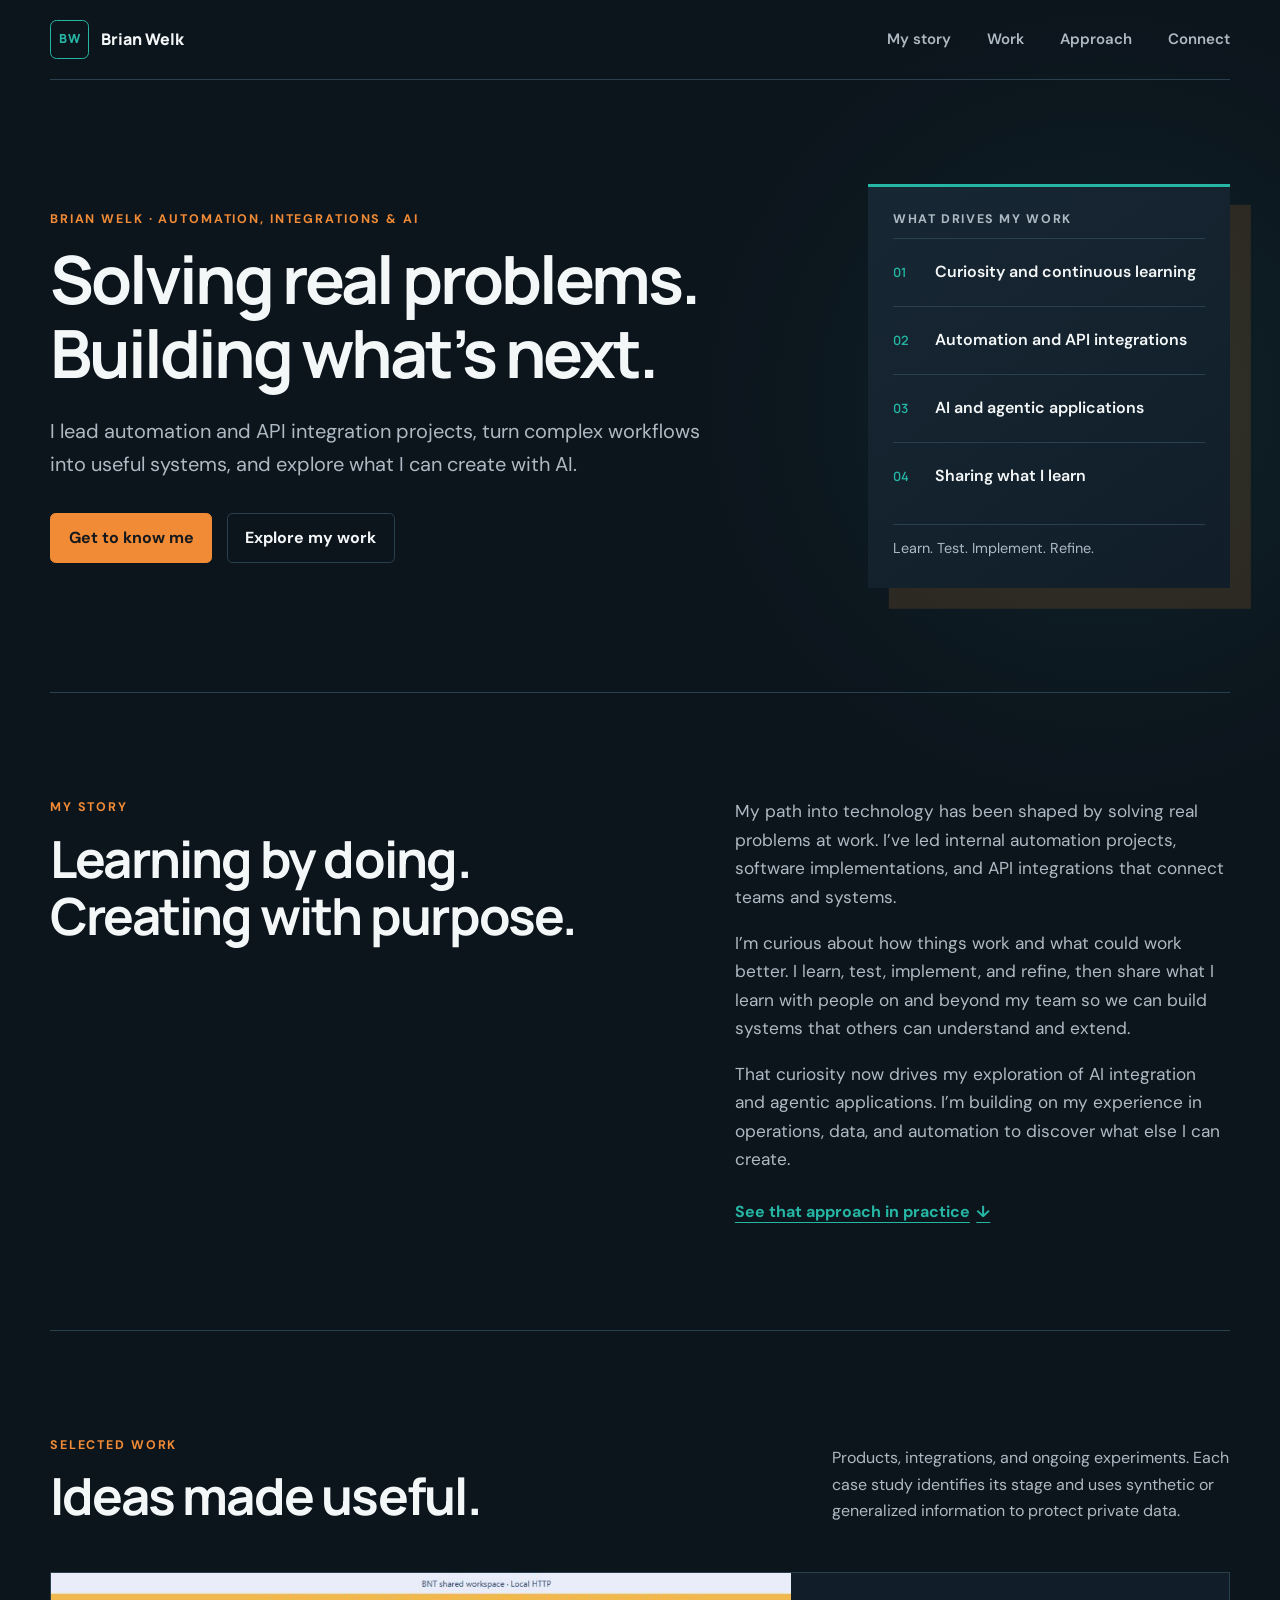
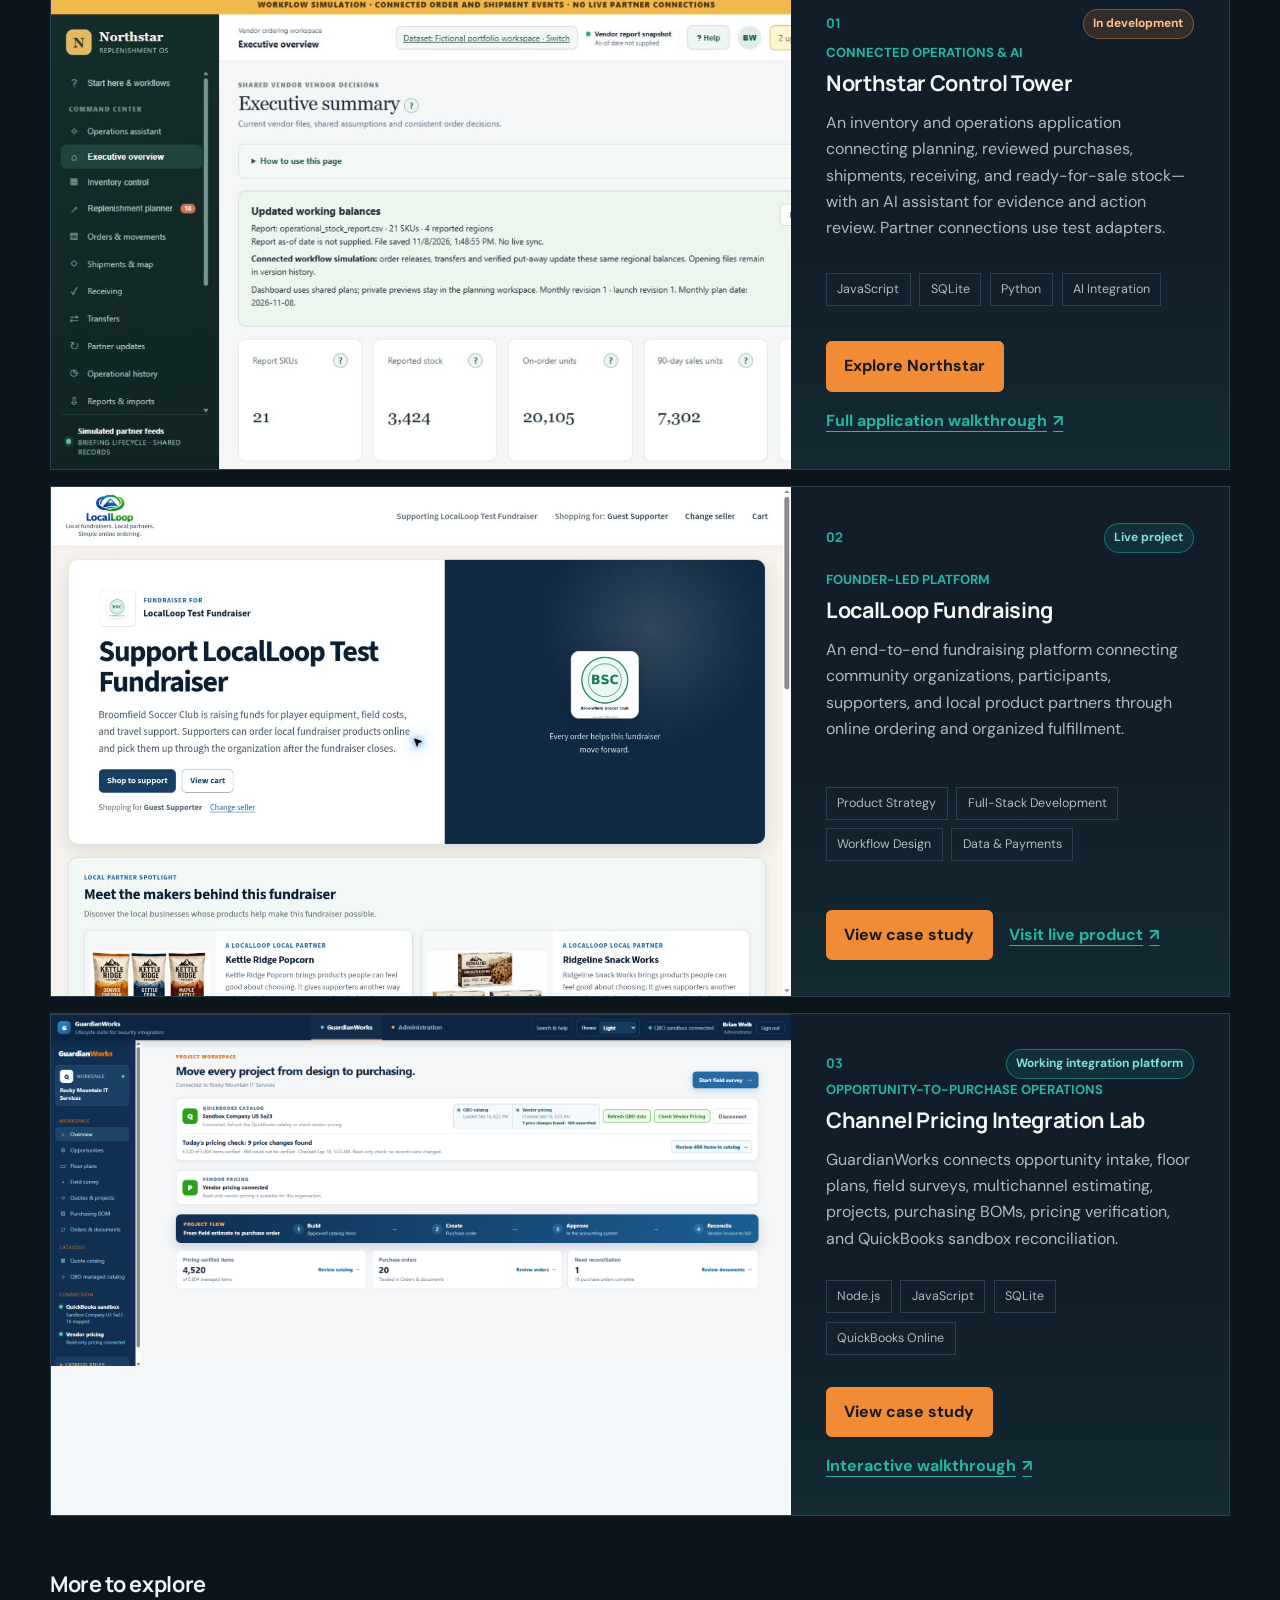
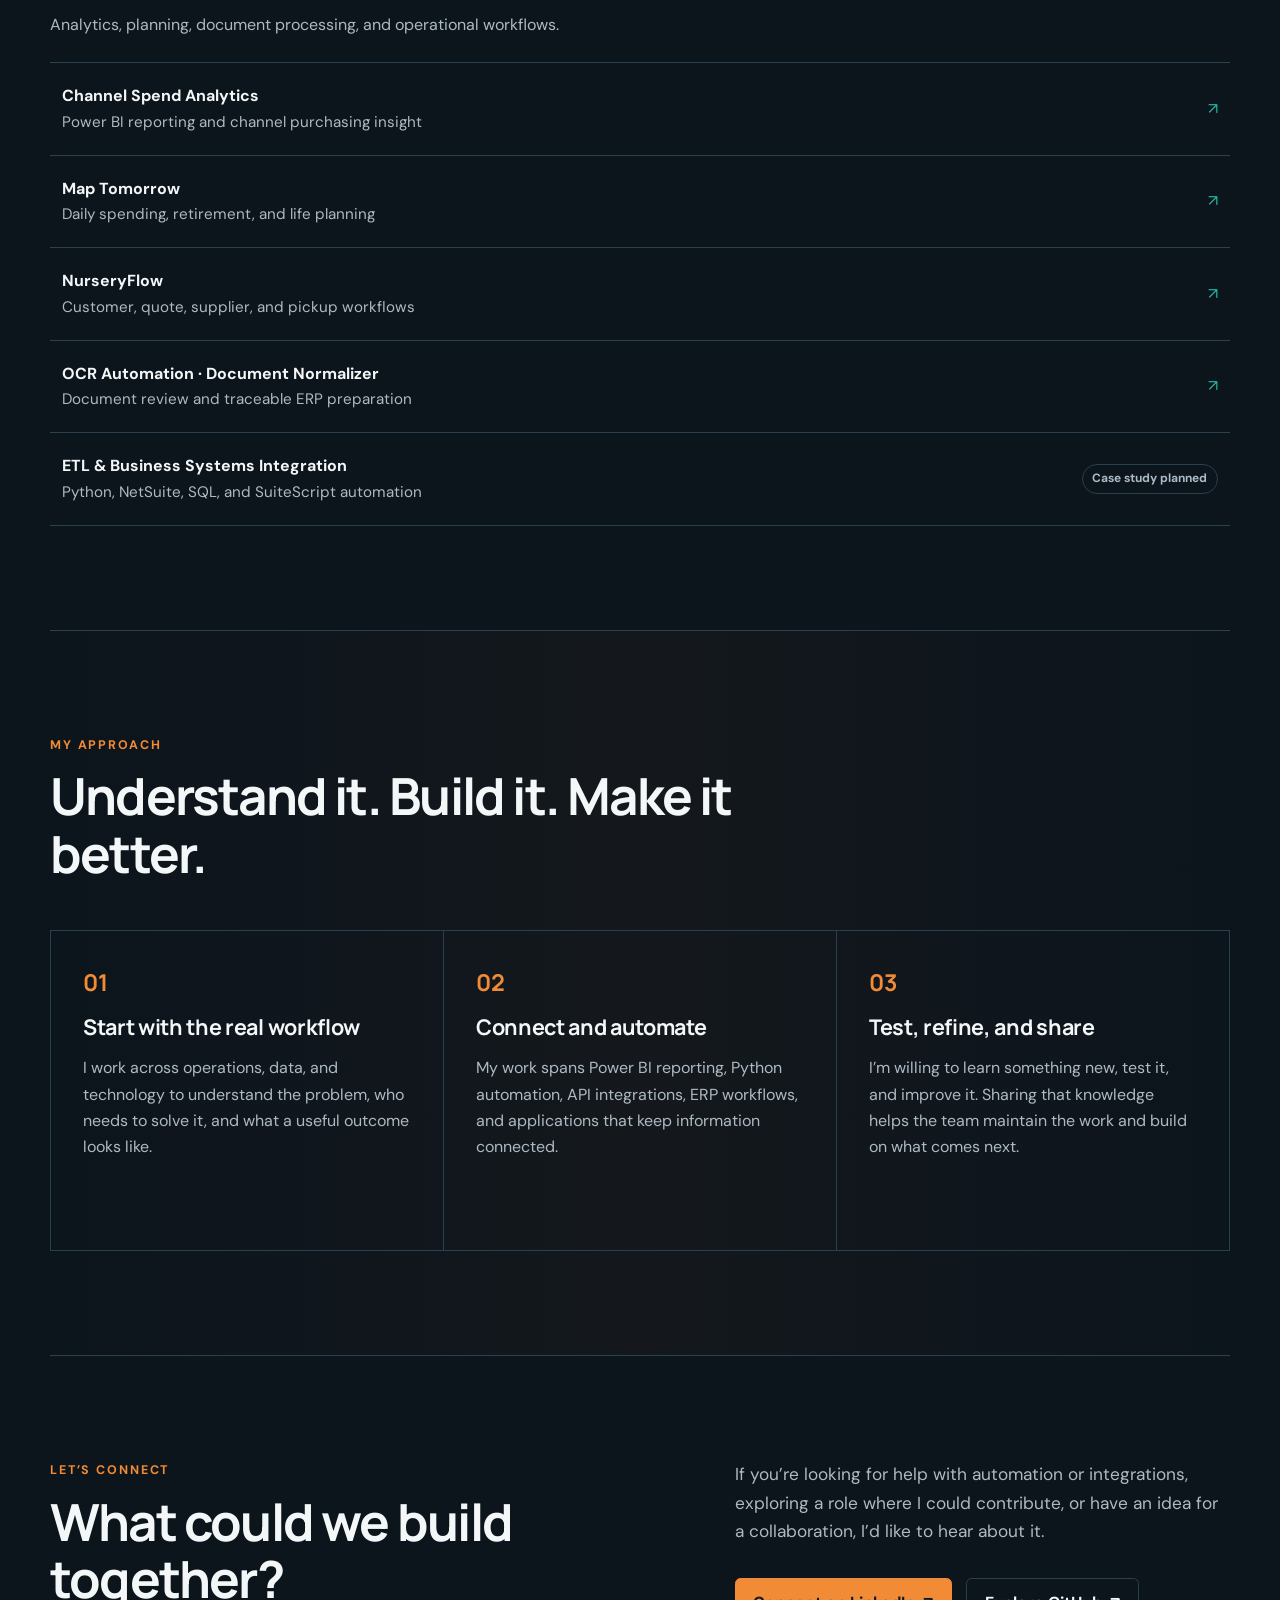
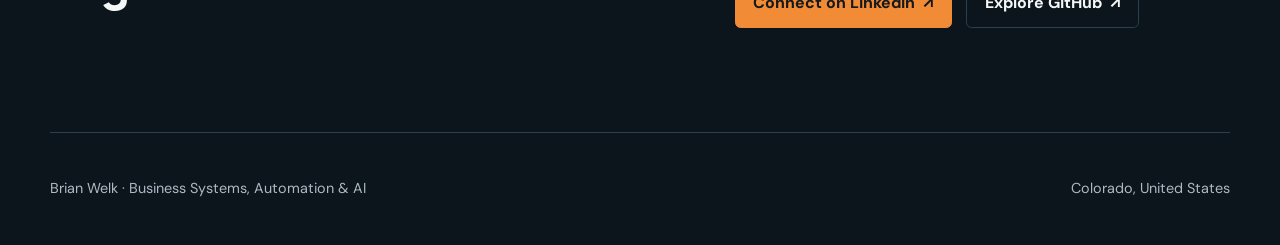
==== commit 7f56df6b: "Showcase complete Northstar operations in a 49-screen application tour" ====
--- a/index.html
+++ b/index.html
@@ -6,11 +6,11 @@
     <meta name="description" content="Brian Welk builds practical business systems through automation, API integrations, and continuous learning. Explore his story, projects, and work with AI." />
     <meta name="theme-color" content="#101a24" />
     <title>Brian Welk | Automation, Integrations &amp; AI</title>
-    <link rel="canonical" href="https://brwelk.github.io/" />
+    <link rel="canonical" href="https://builtbybrianwelk.com/" />
     <meta property="og:type" content="website" />
     <meta property="og:title" content="Brian Welk | Automation, Integrations &amp; AI" />
     <meta property="og:description" content="Learning by solving real problems. Building useful systems. Exploring what comes next with AI." />
-    <meta property="og:url" content="https://brwelk.github.io/" />
+    <meta property="og:url" content="https://builtbybrianwelk.com/" />
     <meta property="og:site_name" content="Brian Welk" />
     <meta name="twitter:card" content="summary" />
     <link rel="preconnect" href="https://fonts.googleapis.com" />
@@ -21,14 +21,14 @@
     {
       "@context": "https://schema.org",
       "@type": "ProfilePage",
-      "@id": "https://brwelk.github.io/#profile",
-      "url": "https://brwelk.github.io/",
+      "@id": "https://builtbybrianwelk.com/#profile",
+      "url": "https://builtbybrianwelk.com/",
       "name": "Brian Welk | Automation, Integrations & AI",
       "mainEntity": {
         "@type": "Person",
-        "@id": "https://brwelk.github.io/#brian-welk",
+        "@id": "https://builtbybrianwelk.com/#brian-welk",
         "name": "Brian Welk",
-        "url": "https://brwelk.github.io/",
+        "url": "https://builtbybrianwelk.com/",
         "description": "Brian Welk leads automation and API integration projects, builds practical business systems, and explores AI integration and agentic applications.",
         "sameAs": ["https://github.com/BRWelk", "https://www.linkedin.com/in/brianrwelk/"],
         "knowsAbout": ["Business systems", "Workflow automation", "API integrations", "Data analytics", "AI integration"]
@@ -115,7 +115,7 @@
         <div class="project-grid">
           <article class="project-card project-featured project-visual">
             <a class="project-image-link" href="projects/replenishment-control-tower.html" aria-label="View the Northstar Control Tower case study">
-              <img class="northstar-card-cover" src="assets/northstar/current/overview.jpg" alt="Current Northstar operations assistant overview with fictional inventory, purchase groups, and order progress" loading="lazy" />
+              <img class="northstar-card-cover" src="assets/northstar/operations/executive-overview.png" alt="Northstar executive overview connecting fictional inventory, regional balances, and purchasing plans" loading="lazy" />
             </a>
             <div class="project-card-body">
               <div class="project-topline">
@@ -123,12 +123,12 @@
                 <span class="status">In development</span>
               </div>
               <div>
-                <p class="project-type">Automation &amp; agentic integration</p>
+                <p class="project-type">Connected operations &amp; AI</p>
                 <h3>Northstar Control Tower</h3>
                 <p>
-                  The next evolution of my replenishment control tower: connected operations
-                  and an AI assistant that reviews records, explains issues, and prepares
-                  actions for human approval. Partner connections currently use test adapters.
+                  An inventory and operations application connecting planning, reviewed purchases,
+                  shipments, receiving, and ready-for-sale stock—with an AI assistant for evidence
+                  and action review. Partner connections use test adapters.
                 </p>
               </div>
               <ul class="tag-list" aria-label="Technologies">
@@ -139,7 +139,7 @@
               </ul>
               <div class="project-links">
                 <a class="button button-primary" href="projects/replenishment-control-tower.html">Explore Northstar</a>
-                <a class="text-link" href="demos/northstar/index.html" target="_blank" rel="noreferrer">Current interface walkthrough <span aria-hidden="true">↗</span></a>
+                <a class="text-link" href="demos/northstar/index.html" target="_blank" rel="noreferrer">Full application walkthrough <span aria-hidden="true">↗</span></a>
               </div>
             </div>
           </article>
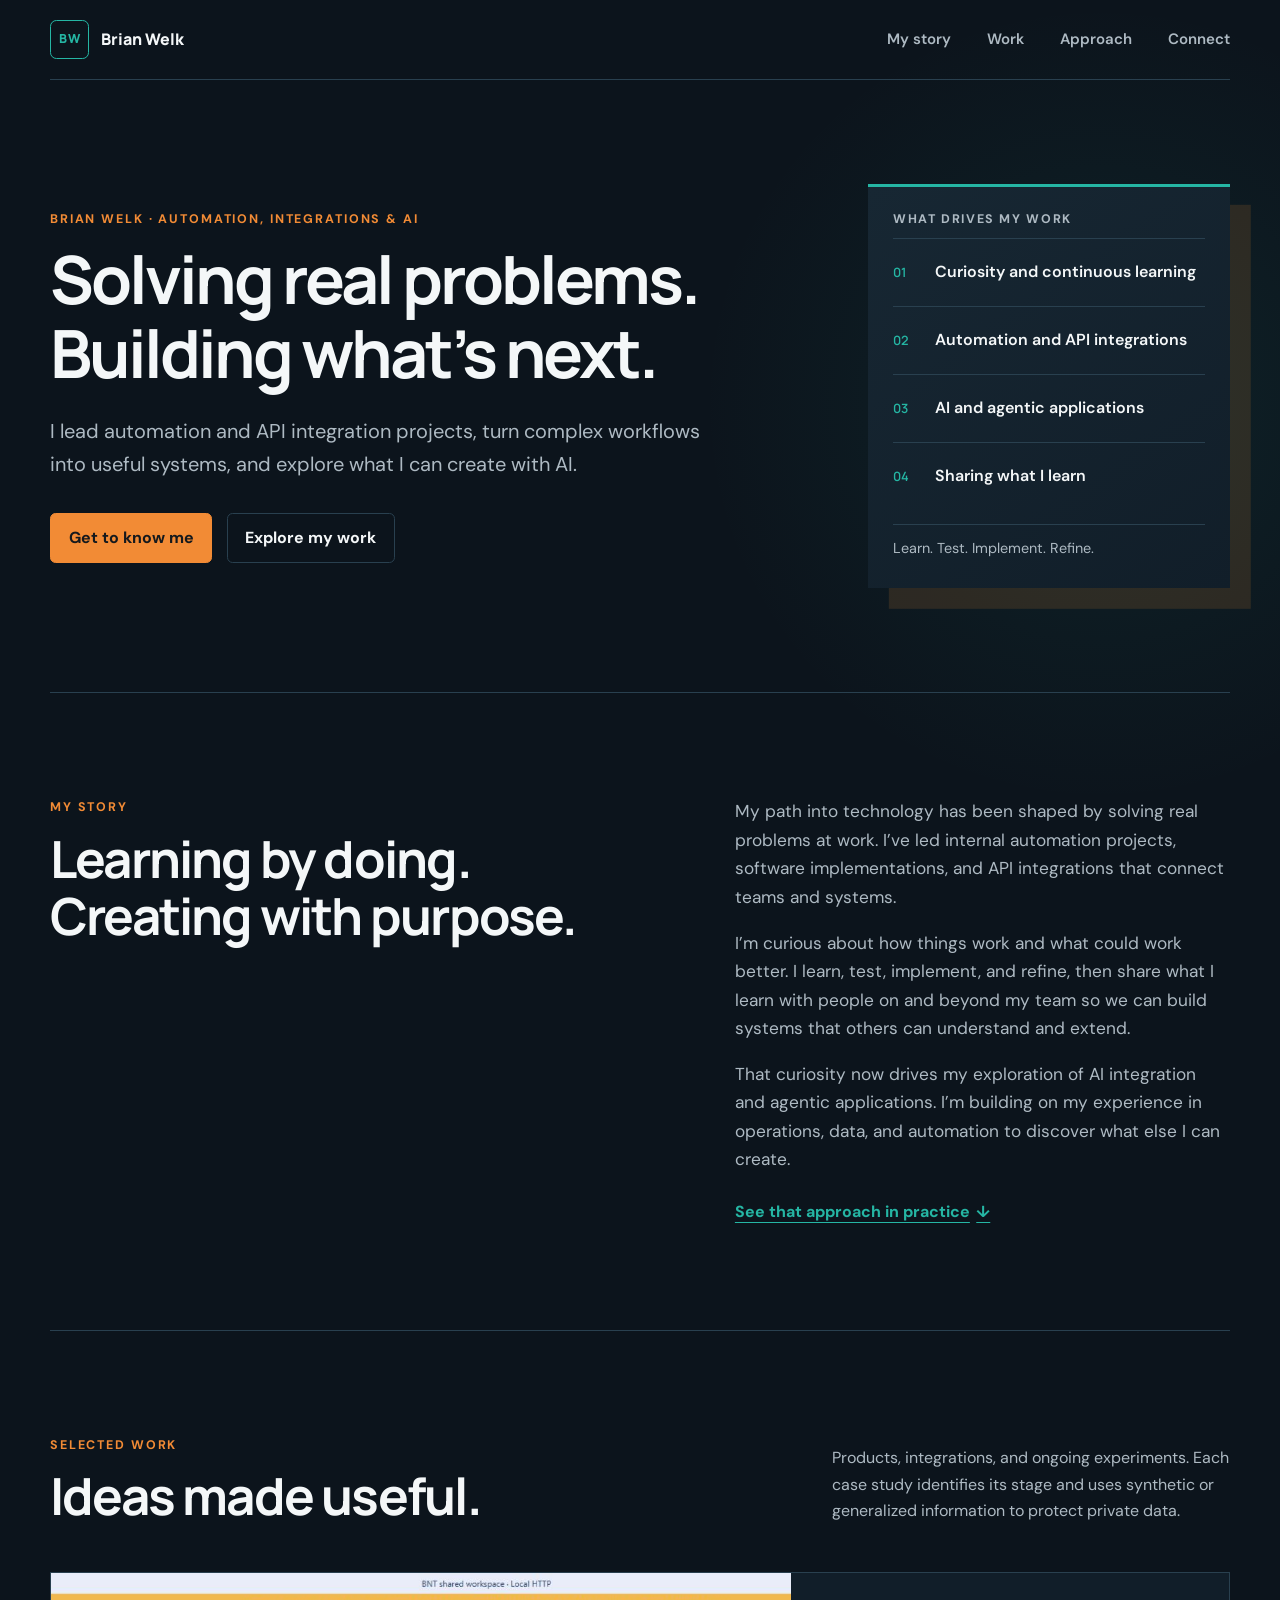
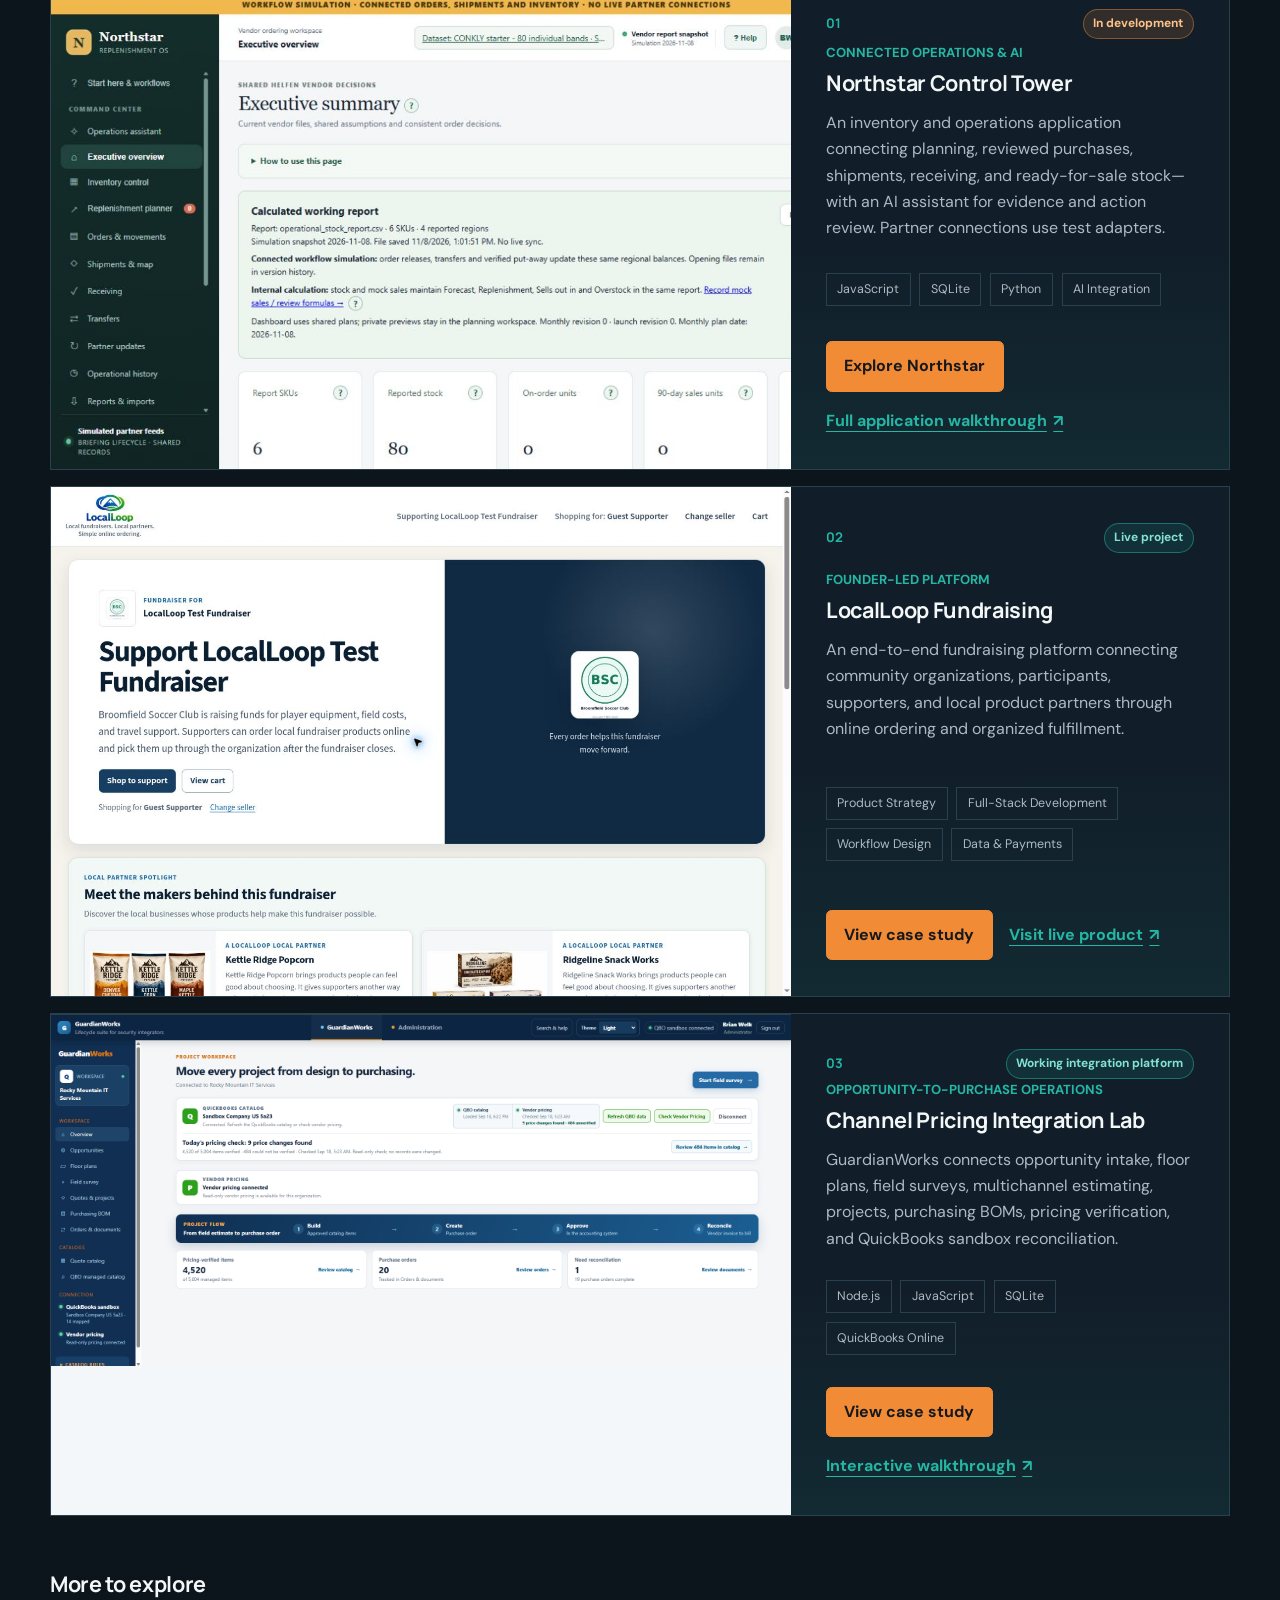
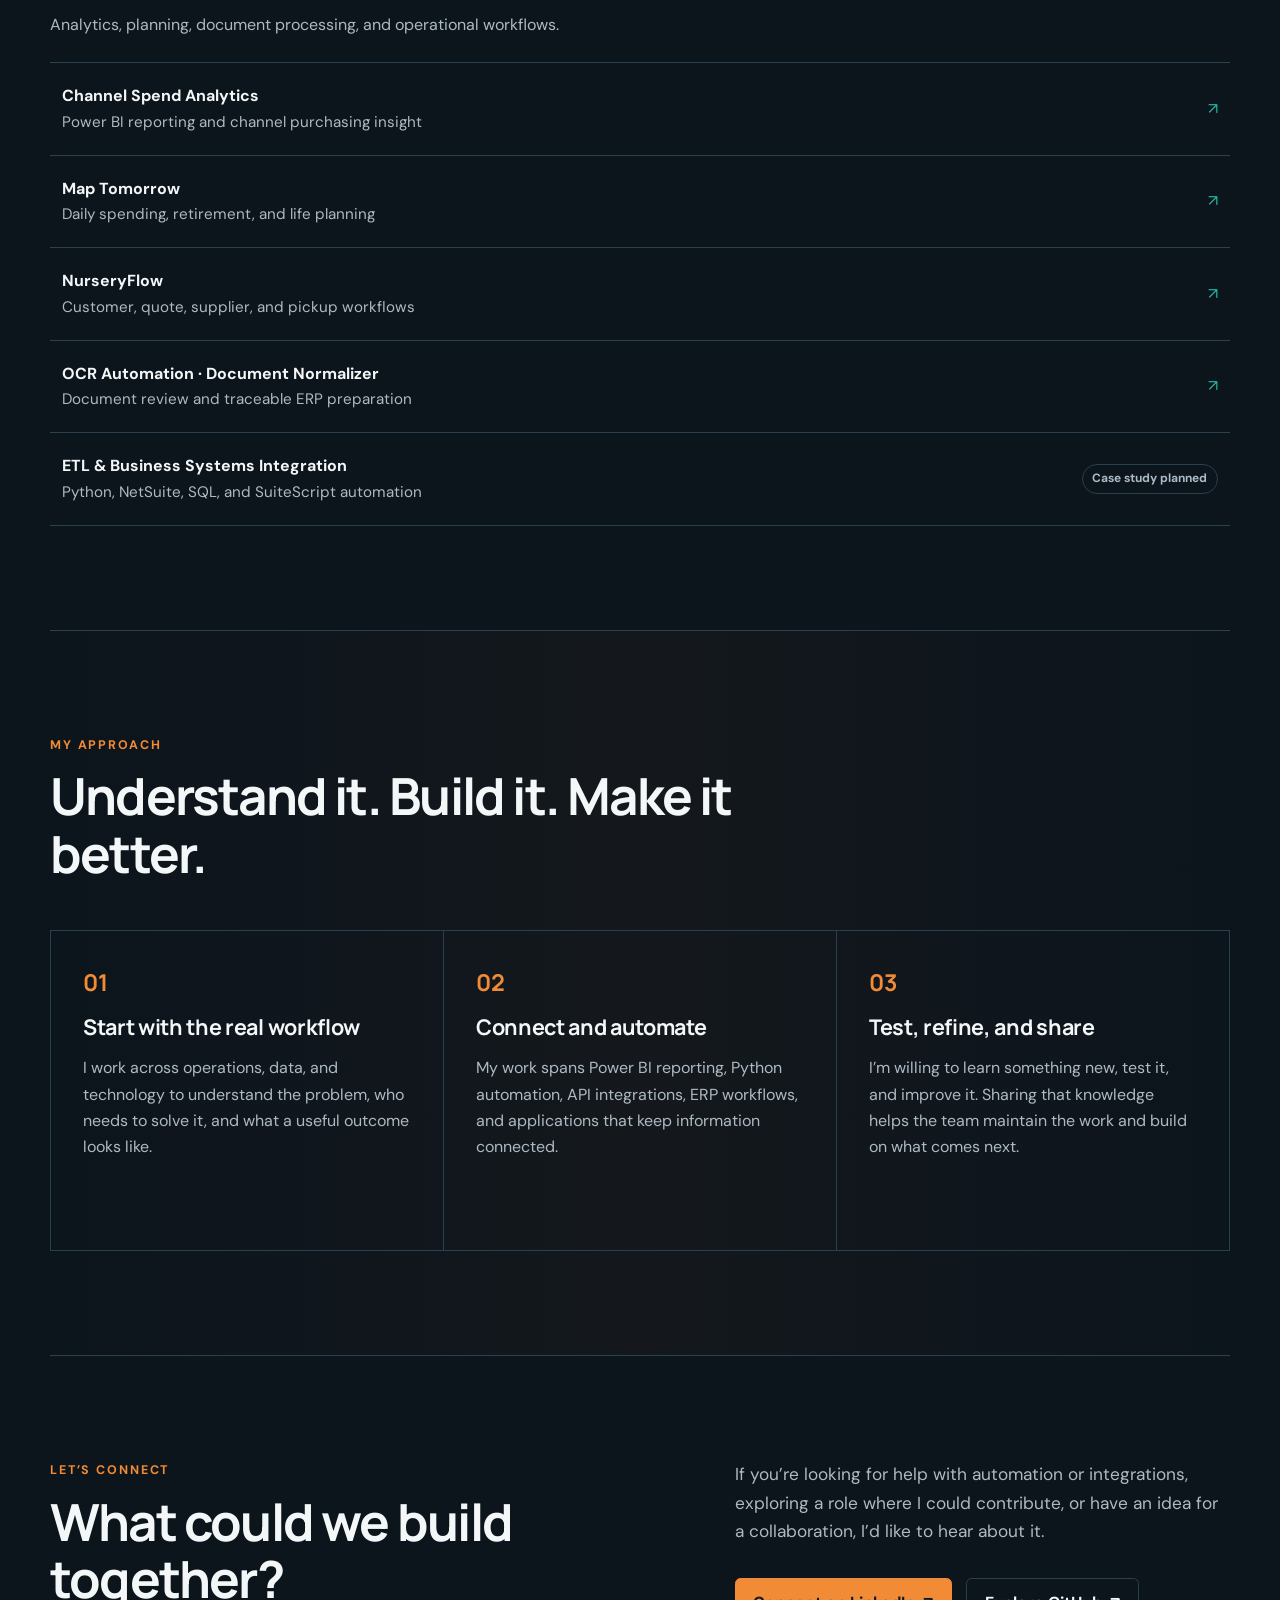
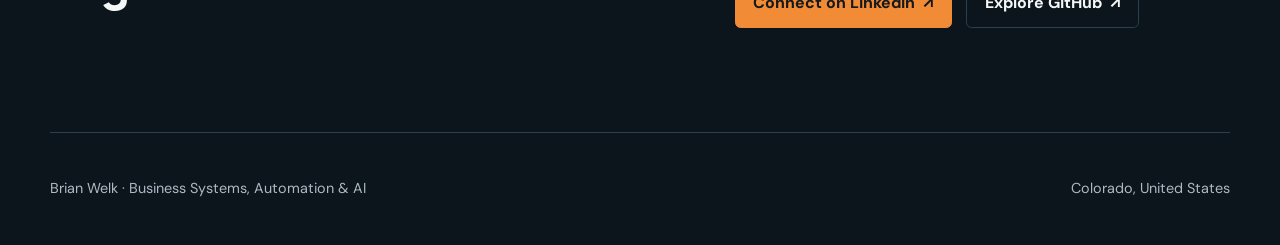
==== commit 630a1844: "Sync Northstar portfolio with the current BNT app and verify capture provenance" ====
--- a/index.html
+++ b/index.html
@@ -115,7 +115,7 @@
         <div class="project-grid">
           <article class="project-card project-featured project-visual">
             <a class="project-image-link" href="projects/replenishment-control-tower.html" aria-label="View the Northstar Control Tower case study">
-              <img class="northstar-card-cover" src="assets/northstar/operations/executive-overview.png" alt="Northstar executive overview connecting fictional inventory, regional balances, and purchasing plans" loading="lazy" />
+              <img class="northstar-card-cover" src="assets/northstar/live-20261108/executive-overview.jpg" alt="Current Northstar executive overview showing the CONKLY workspace with six products and 80 units in stock" loading="lazy" />
             </a>
             <div class="project-card-body">
               <div class="project-topline">
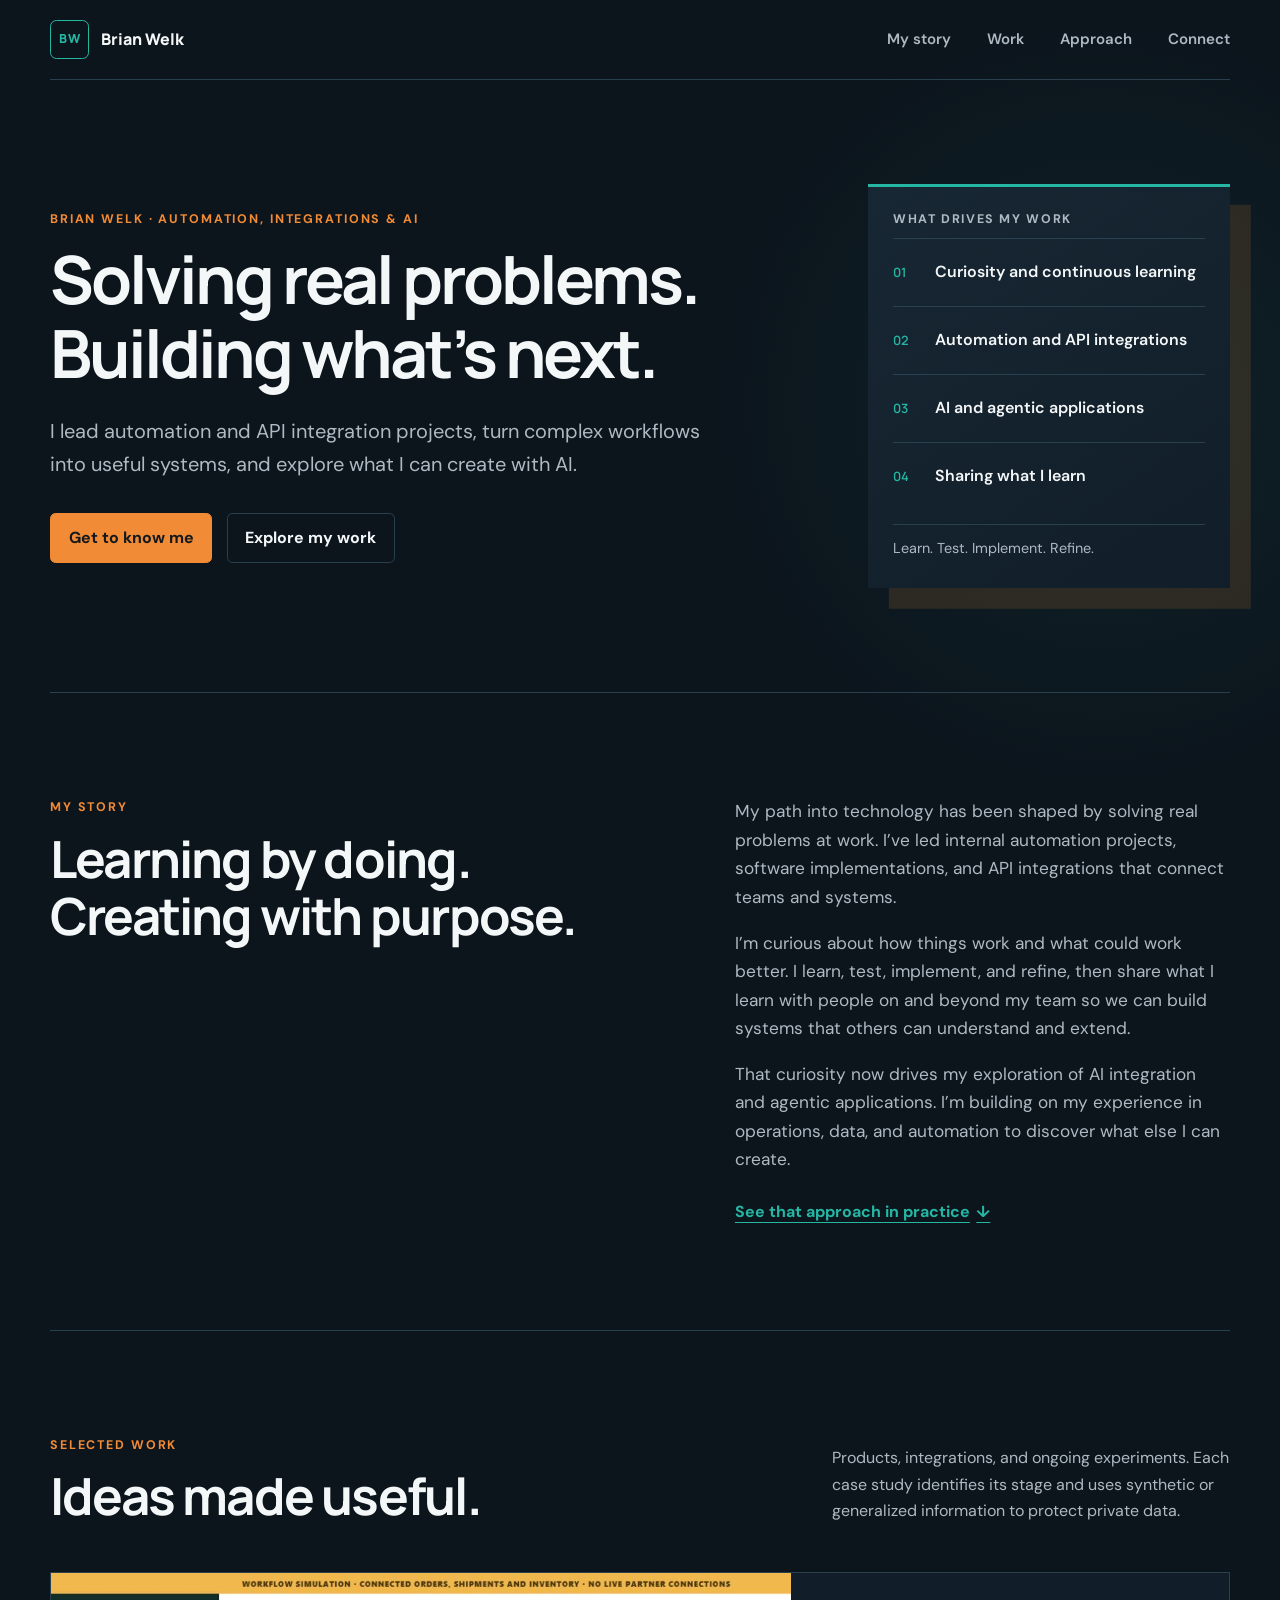
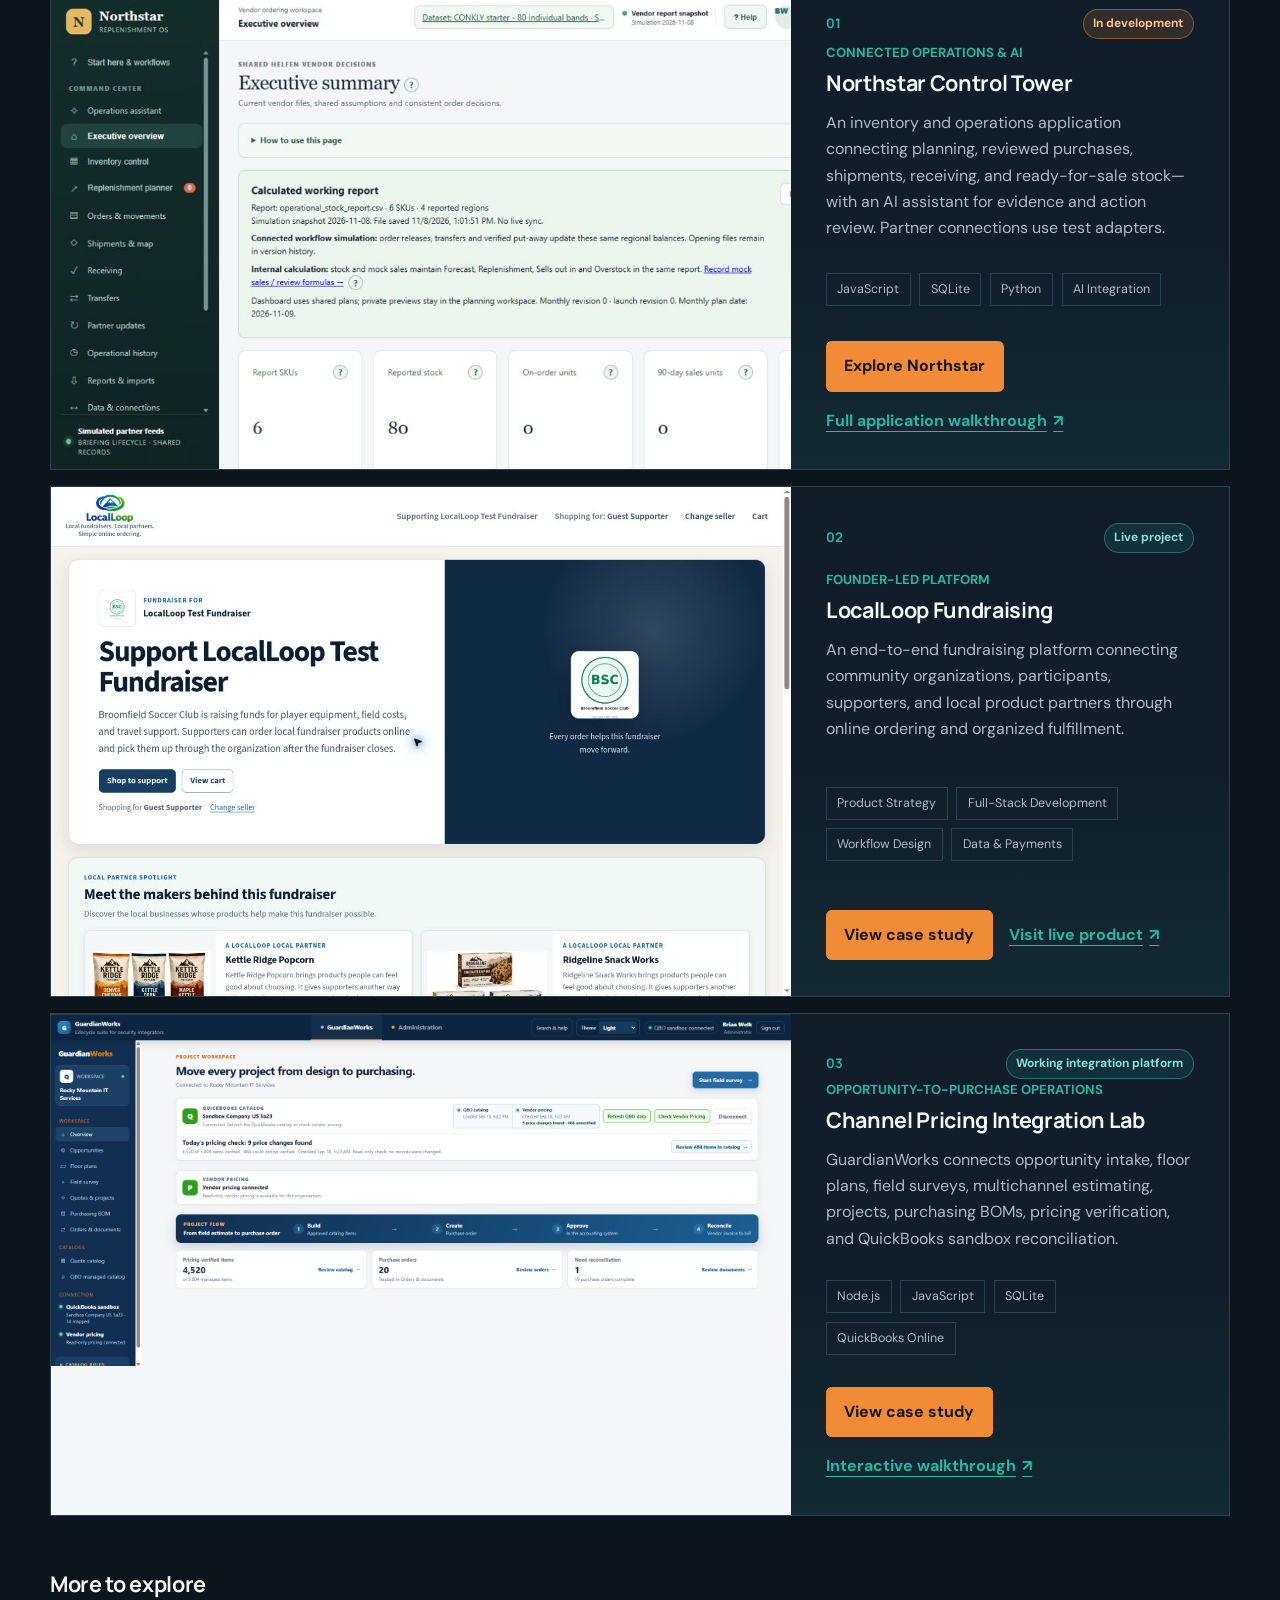
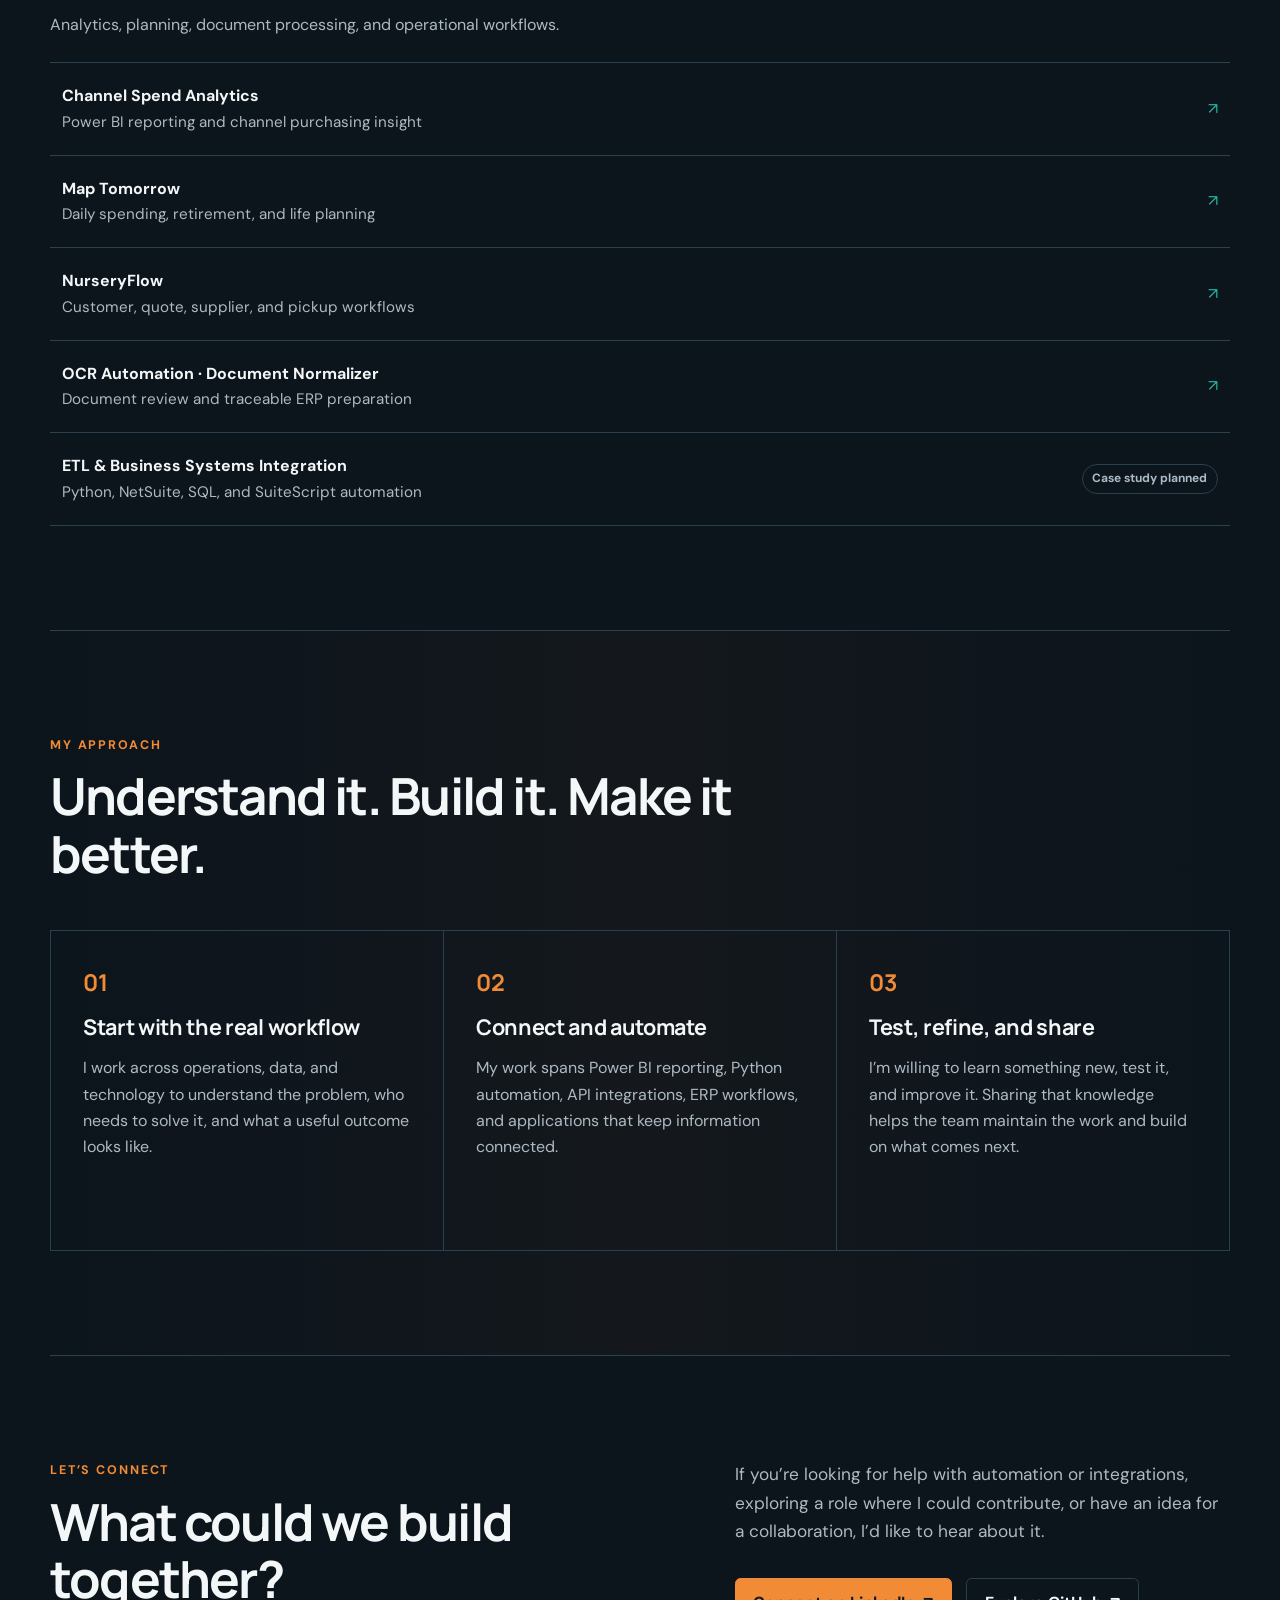
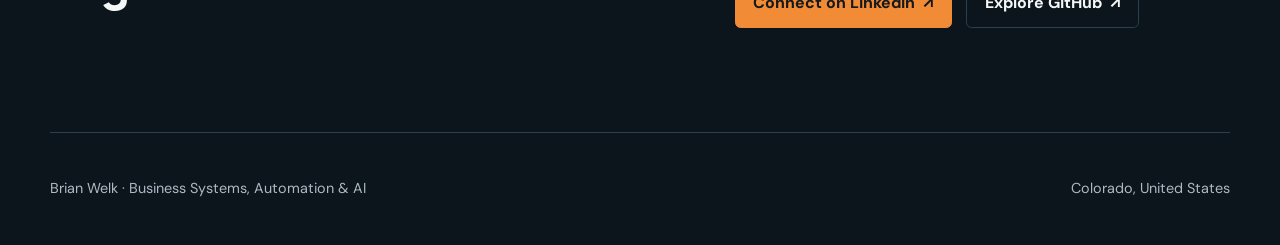
==== commit 861ff760: "Stage current Conkly showcase and require reviewed portfolio releases" ====
--- a/index.html
+++ b/index.html
@@ -115,7 +115,7 @@
         <div class="project-grid">
           <article class="project-card project-featured project-visual">
             <a class="project-image-link" href="projects/replenishment-control-tower.html" aria-label="View the Northstar Control Tower case study">
-              <img class="northstar-card-cover" src="assets/northstar/live-20261108/executive-overview.jpg" alt="Current Northstar executive overview showing the CONKLY workspace with six products and 80 units in stock" loading="lazy" />
+              <img class="northstar-card-cover" src="assets/northstar/live-20261109/executive-overview.jpg" alt="Current Northstar executive overview showing the CONKLY workspace with six products and 80 units in stock" loading="lazy" />
             </a>
             <div class="project-card-body">
               <div class="project-topline">
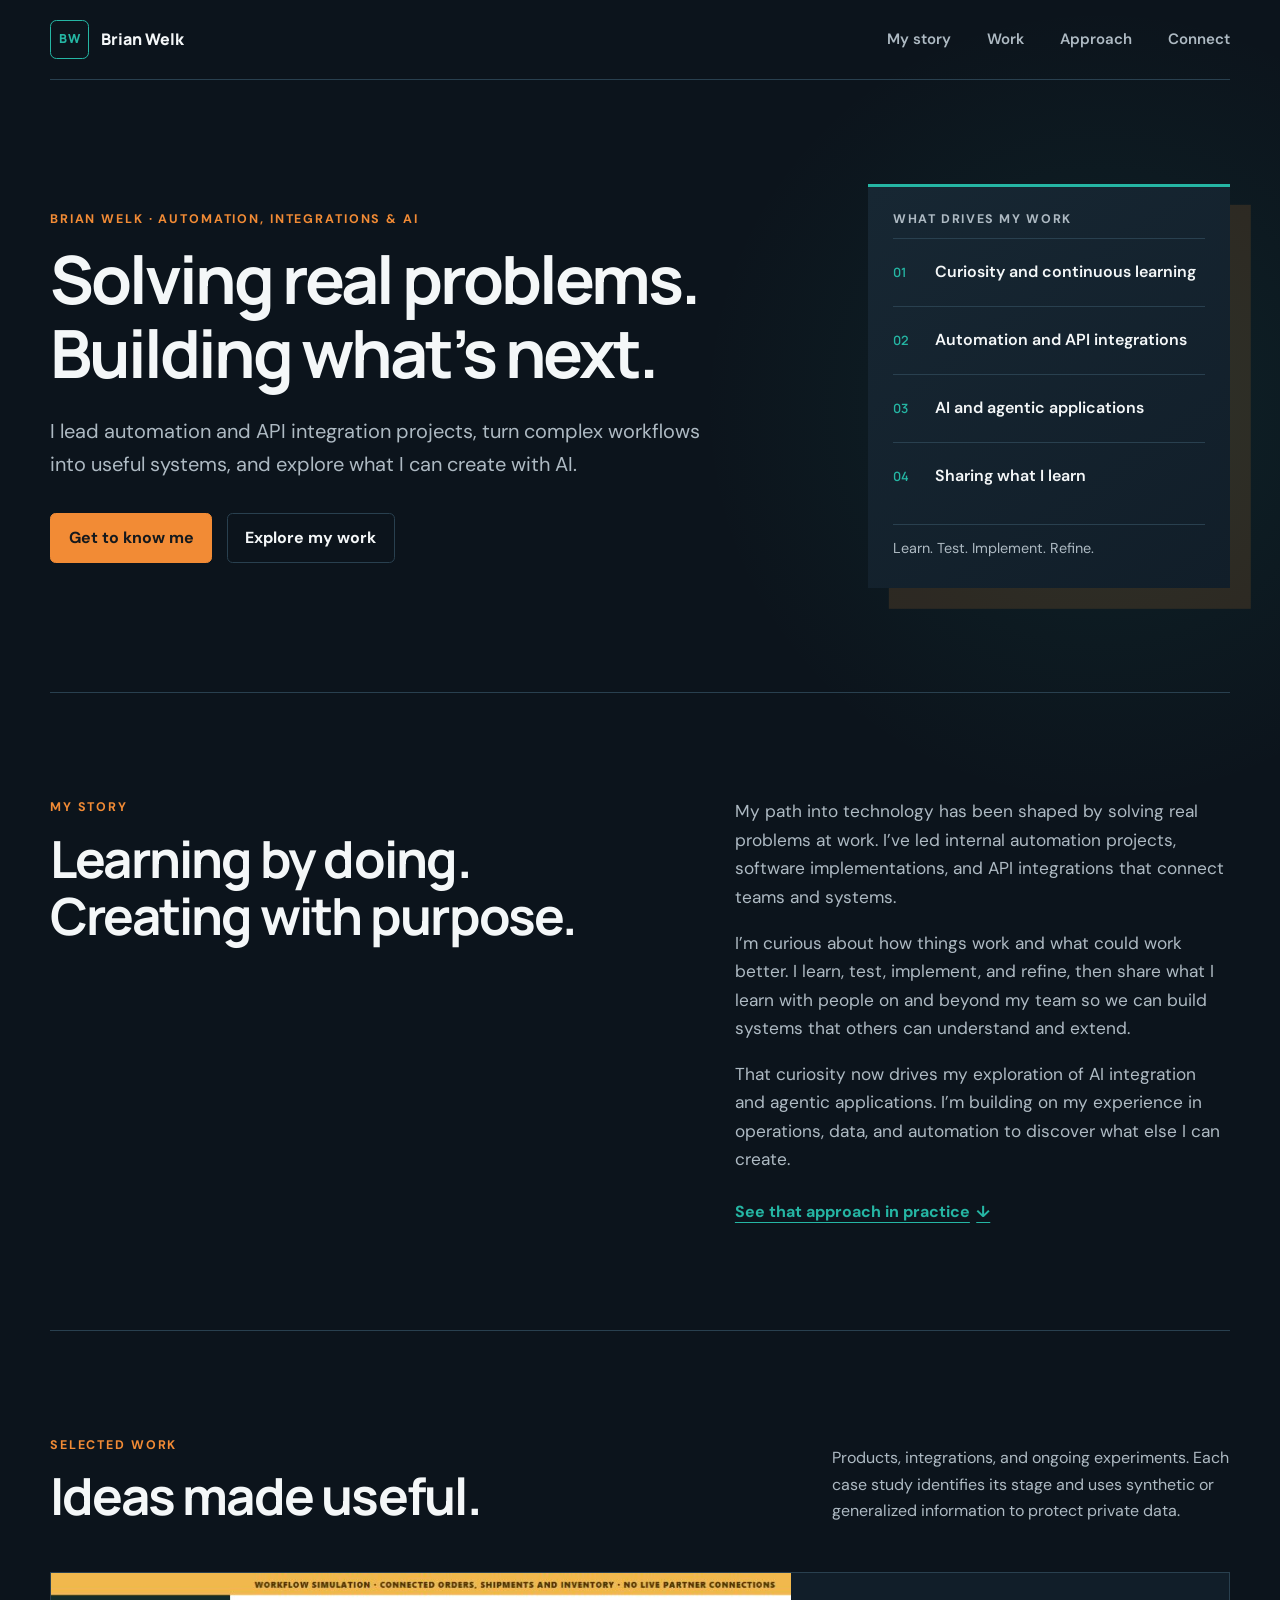
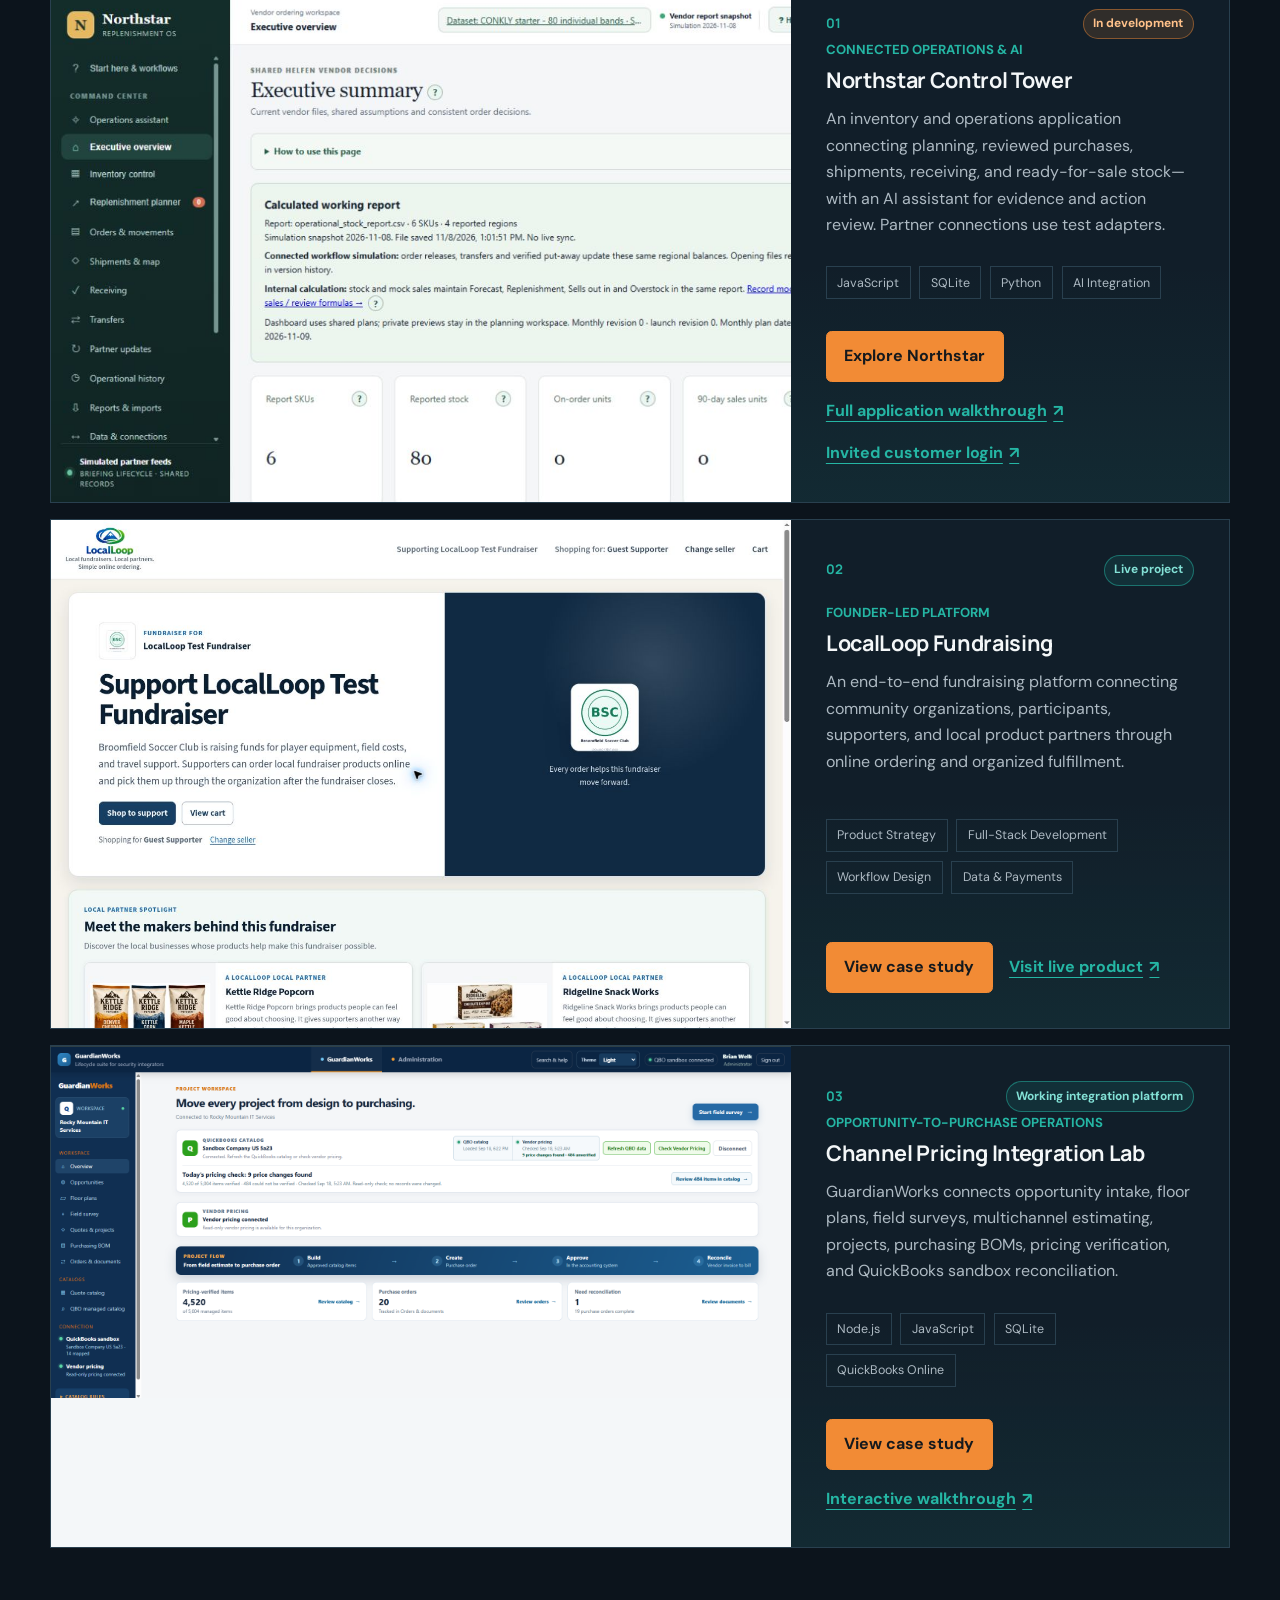
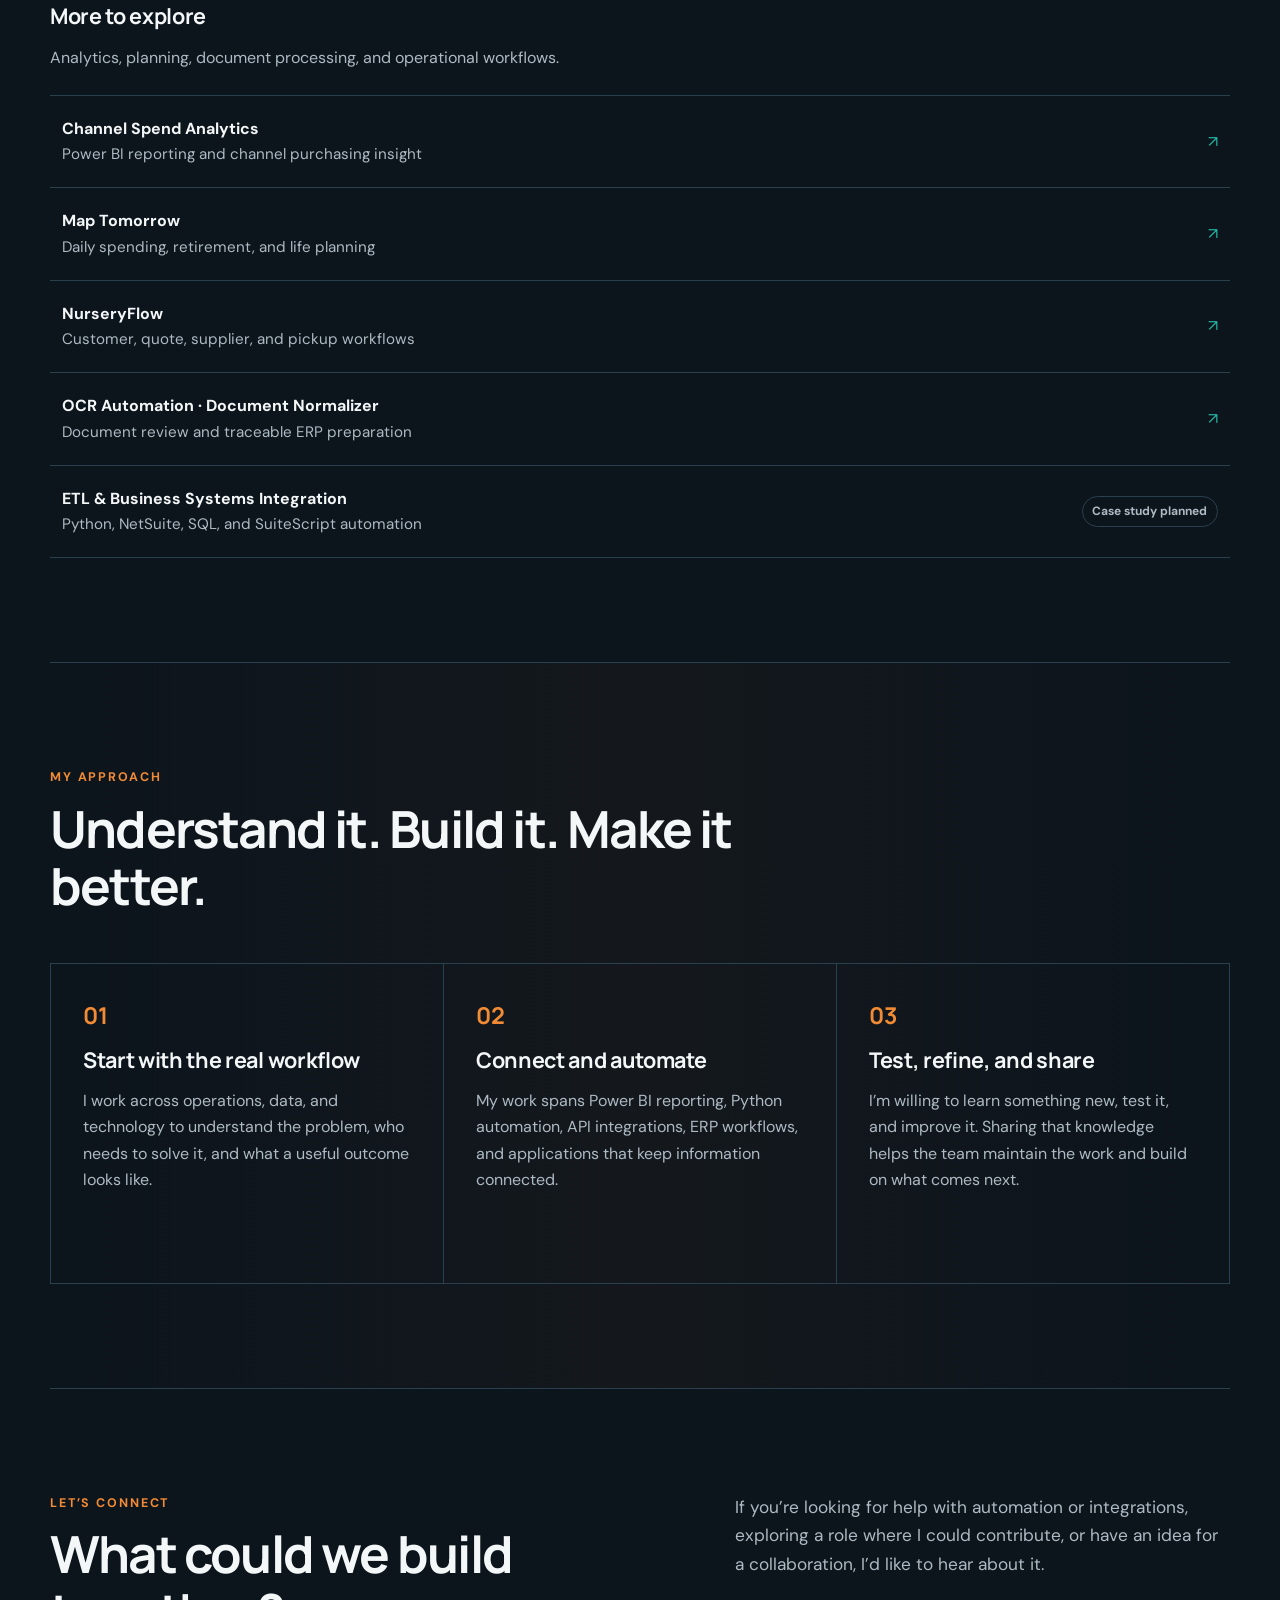
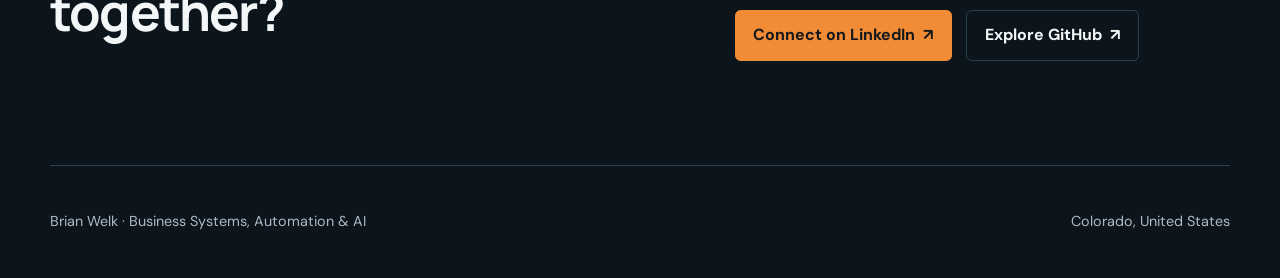
==== commit a56b3269: "Stage invite-only Northstar customer login links" ====
--- a/index.html
+++ b/index.html
@@ -140,6 +140,7 @@
               <div class="project-links">
                 <a class="button button-primary" href="projects/replenishment-control-tower.html">Explore Northstar</a>
                 <a class="text-link" href="demos/northstar/index.html" target="_blank" rel="noreferrer">Full application walkthrough <span aria-hidden="true">↗</span></a>
+                <a class="text-link" href="https://northstar-demo.gopanamaliving.com/" target="_blank" rel="noreferrer">Invited customer login <span aria-hidden="true">↗</span></a>
               </div>
             </div>
           </article>
